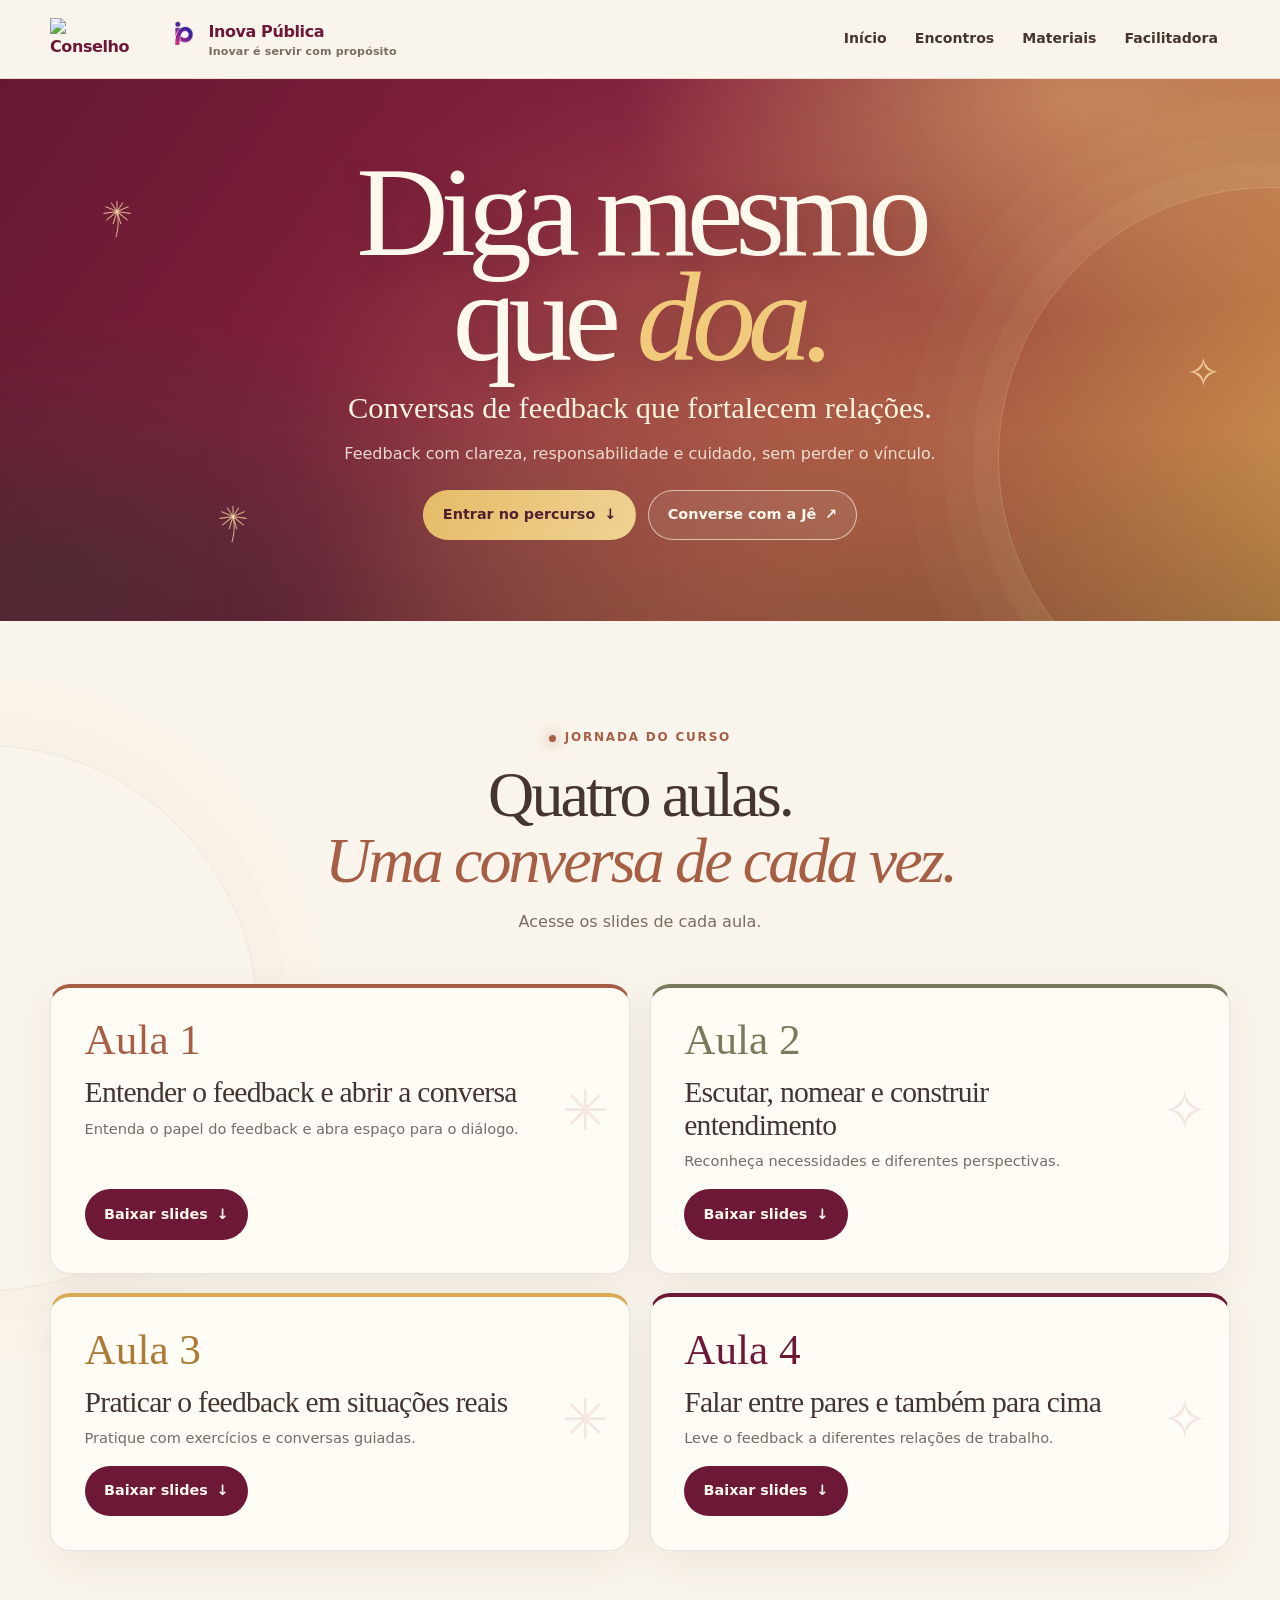
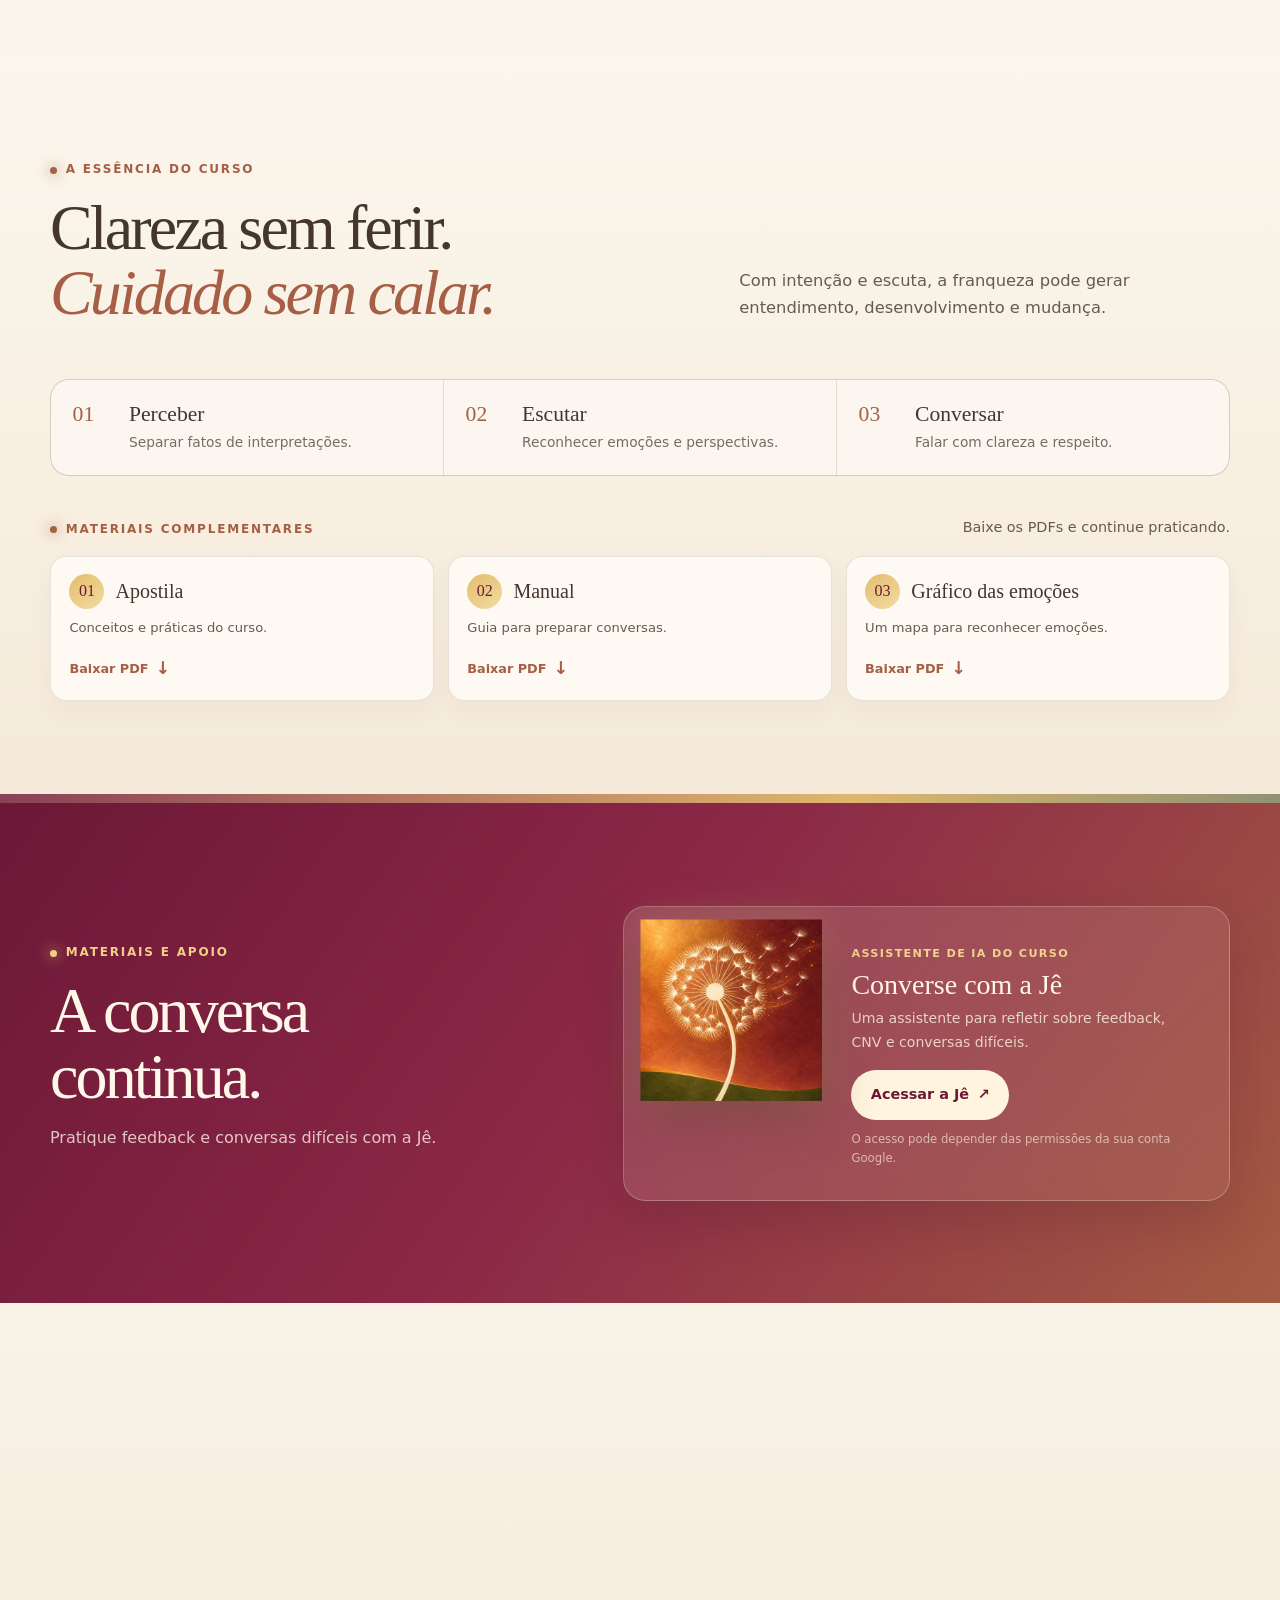
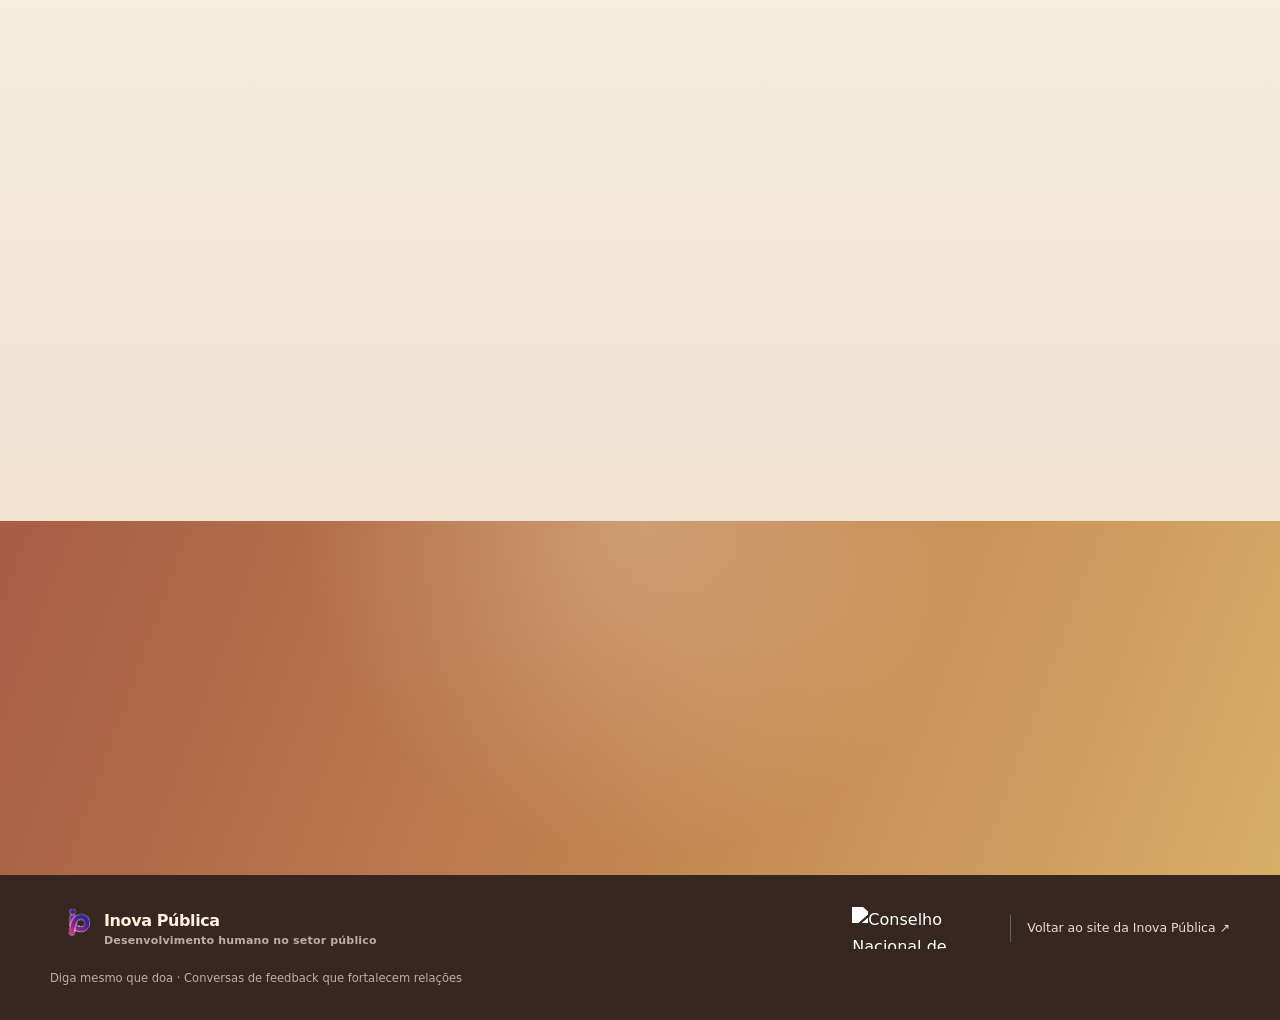
==== deploy/assets/cursos/diga-mesmo-que-doa/portal/index.html @ 983ce07f "Adiciona imagem de prévia para compartilhamento" ====
<!doctype html>
<html lang="pt-BR">
<head>
  <meta charset="utf-8">
  <meta name="viewport" content="width=device-width, initial-scale=1">
  <meta name="theme-color" content="#6c1836">
  <title>Diga mesmo que doa | Portal do curso</title>
  <meta name="description" content="Um percurso de conversas de feedback que fortalecem relações, com coragem, escuta e cuidado.">
  <meta property="og:title" content="Diga mesmo que doa">
  <meta property="og:description" content="Conversas de feedback que fortalecem relações.">
  <meta property="og:type" content="website">
  <meta property="og:url" content="https://andersonjonio-inova.github.io/site/deploy/assets/cursos/diga-mesmo-que-doa/portal/">
  <meta property="og:image" content="https://andersonjonio-inova.github.io/site/deploy/assets/cursos/diga-mesmo-que-doa/portal/assets/share-diga-mesmo-que-doa.png">
  <meta property="og:image:type" content="image/png">
  <meta property="og:image:width" content="1200">
  <meta property="og:image:height" content="630">
  <meta property="og:image:alt" content="Diga mesmo que doa: conversas de feedback que fortalecem relações, com ilustração de dente-de-leão.">
  <meta name="twitter:card" content="summary_large_image">
  <meta name="twitter:title" content="Diga mesmo que doa">
  <meta name="twitter:description" content="Conversas de feedback que fortalecem relações.">
  <meta name="twitter:image" content="https://andersonjonio-inova.github.io/site/deploy/assets/cursos/diga-mesmo-que-doa/portal/assets/share-diga-mesmo-que-doa.png">
  <link rel="stylesheet" href="assets/portal.css?v=je-destaque-06">
  <script src="assets/portal.js?v=redesign-01" defer></script>
</head>
<body>
  <a class="skip-link" href="#conteudo">Ir para o conteúdo</a>
  <header class="site-header">
    <div class="container header-inner">
      <a class="brand partnership-brand" href="#inicio" aria-label="Diga mesmo que doa, início">
        <img class="cnj-header-logo" src="https://www.cnj.jus.br/wp-content/uploads/2023/09/logo-cnj-preta-2023.png" alt="Conselho Nacional de Justiça">
        <span class="header-logo-divider" aria-hidden="true"></span>
        <img class="inova-header-logo" src="assets/logo-inova.png" alt="Inova Pública">
        <span class="header-brand-copy">Inova Pública<small>Inovar é servir com propósito</small></span>
      </a>
      <button class="menu-button" type="button" aria-expanded="false" aria-controls="menu-principal">Menu <span aria-hidden="true">☰</span></button>
      <nav class="site-nav" id="menu-principal" aria-label="Navegação principal">
        <a href="#inicio">Início</a><a href="#percurso">Encontros</a><a href="#materiais-pdf">Materiais</a><a href="#jeanne">Facilitadora</a>
      </nav>
    </div>
  </header>

  <main id="conteudo">
    <section class="hero" id="inicio">
      <div class="hero-glow" aria-hidden="true"></div>
      <div class="container hero-inner">
        <div class="hero-copy reveal">
          <h1>Diga mesmo<br>que <em>doa.</em></h1>
          <p class="hero-lead">Conversas de feedback que fortalecem relações.</p>
          <p class="hero-description">Feedback com clareza, responsabilidade e cuidado, sem perder o vínculo.</p>
          <div class="actions">
            <a class="button primary" href="#percurso">Entrar no percurso <span aria-hidden="true">↓</span></a>
            <a class="button outline" href="https://notebook.google.com/notebook/41f9f648-b92c-46b4-a08c-46b07037c9ea/preview" target="_blank" rel="noopener noreferrer">Converse com a Jê <span aria-hidden="true">↗</span></a>
          </div>
        </div>
      </div>
      <span class="seed seed-a" aria-hidden="true"><svg viewBox="0 0 32 42" fill="none"><g stroke="currentColor" stroke-width="1.15" stroke-linecap="round"><path d="M16 13 16 2M16 13 22 4M16 13 28 8M16 13 30 15M16 13 27 22M16 13 20 26M16 13 12 26M16 13 5 22M16 13 2 15M16 13 4 8M16 13 10 4"/><path d="M16 13c2 8 2 16-1 27"/></g><circle cx="16" cy="13" r="1.4" fill="currentColor"/></svg></span><div class="seed seed-b" aria-hidden="true">✧</div><span class="seed seed-c" aria-hidden="true"><svg viewBox="0 0 32 42" fill="none"><g stroke="currentColor" stroke-width="1.15" stroke-linecap="round"><path d="M16 13 16 2M16 13 22 4M16 13 28 8M16 13 30 15M16 13 27 22M16 13 20 26M16 13 12 26M16 13 5 22M16 13 2 15M16 13 4 8M16 13 10 4"/><path d="M16 13c2 8 2 16-1 27"/></g><circle cx="16" cy="13" r="1.4" fill="currentColor"/></svg></span>
    </section>

    <section class="journey section" id="percurso">
      <div class="container">
        <div class="section-heading centered reveal"><p class="eyebrow dark"><span class="eyebrow-dot"></span> Jornada do curso</p><h2>Quatro aulas.<br><em>Uma conversa de cada vez.</em></h2><p>Acesse os slides de cada aula.</p></div>
        <div class="days">
          <article class="day-card day-one reveal"><div class="day-head"><span class="day-number">Aula 1</span></div><h3>Entender o feedback e abrir a conversa</h3><p>Entenda o papel do feedback e abra espaço para o diálogo.</p><a class="button download" href="./slides/slides-dia-01.pdf" download="Diga-mesmo-que-doa-Aula-1.pdf">Baixar slides <span aria-hidden="true">↓</span></a><span class="card-spark" aria-hidden="true">✳︎</span></article>
          <article class="day-card day-two reveal"><div class="day-head"><span class="day-number">Aula 2</span></div><h3>Escutar, nomear e construir entendimento</h3><p>Reconheça necessidades e diferentes perspectivas.</p><a class="button download" href="./slides/slides-dia-02.pdf" download="Diga-mesmo-que-doa-Aula-2.pdf">Baixar slides <span aria-hidden="true">↓</span></a><span class="card-spark" aria-hidden="true">✧</span></article>
          <article class="day-card day-three reveal"><div class="day-head"><span class="day-number">Aula 3</span></div><h3>Praticar o feedback em situações reais</h3><p>Pratique com exercícios e conversas guiadas.</p><a class="button download" href="./slides/slides-dia-03.pdf" download="Diga-mesmo-que-doa-Aula-3.pdf">Baixar slides <span aria-hidden="true">↓</span></a><span class="card-spark" aria-hidden="true">✳︎</span></article>
          <article class="day-card day-four reveal"><div class="day-head"><span class="day-number">Aula 4</span></div><h3>Falar entre pares e também para cima</h3><p>Leve o feedback a diferentes relações de trabalho.</p><a class="button download" href="./slides/slides-dia-04.pdf" download="Diga-mesmo-que-doa-Aula-4.pdf">Baixar slides <span aria-hidden="true">↓</span></a><span class="card-spark" aria-hidden="true">✧</span></article>
        </div>
      </div>
    </section>

    <section class="essence section" id="essencia">
      <div class="container essence-grid">
        <div class="section-heading reveal"><p class="eyebrow dark"><span class="eyebrow-dot"></span> A essência do curso</p><h2>Clareza sem ferir.<br><em>Cuidado sem calar.</em></h2></div>
        <p class="essence-copy reveal">Com intenção e escuta, a franqueza pode gerar entendimento, desenvolvimento e mudança.</p>
      </div>
      <div class="container principles reveal">
        <article class="principle"><span>01</span><div><h3>Perceber</h3><p>Separar fatos de interpretações.</p></div></article>
        <article class="principle"><span>02</span><div><h3>Escutar</h3><p>Reconhecer emoções e perspectivas.</p></div></article>
        <article class="principle"><span>03</span><div><h3>Conversar</h3><p>Falar com clareza e respeito.</p></div></article>
      </div>
      <div class="container essence-materials reveal" id="materiais-pdf">
        <div class="essence-materials-heading"><p class="eyebrow dark"><span class="eyebrow-dot"></span> Materiais complementares</p><p>Baixe os PDFs e continue praticando.</p></div>
        <div class="essence-material-grid" aria-label="Materiais complementares em PDF">
          <a class="essence-resource" href="./materiais/Apostila_Diga_Mesmo_Que_Doa.pdf" download="Apostila_Diga_Mesmo_Que_Doa.pdf"><span class="essence-resource-head"><span class="essence-resource-number">01</span><strong>Apostila</strong></span><span class="essence-resource-description">Conceitos e práticas do curso.</span><span class="essence-resource-cta">Baixar PDF <b aria-hidden="true">↓</b></span></a>
          <a class="essence-resource" href="./materiais/Manual_Diga_Mesmo_Que_Doa.pdf" download="Manual_Diga_Mesmo_Que_Doa.pdf"><span class="essence-resource-head"><span class="essence-resource-number">02</span><strong>Manual</strong></span><span class="essence-resource-description">Guia para preparar conversas.</span><span class="essence-resource-cta">Baixar PDF <b aria-hidden="true">↓</b></span></a>
          <a class="essence-resource" href="./materiais/Grafico_das_Emocoes_Diga_Mesmo_Que_Doa.pdf" download="Grafico_das_Emocoes_Diga_Mesmo_Que_Doa.pdf"><span class="essence-resource-head"><span class="essence-resource-number">03</span><strong>Gráfico das emoções</strong></span><span class="essence-resource-description">Um mapa para reconhecer emoções.</span><span class="essence-resource-cta">Baixar PDF <b aria-hidden="true">↓</b></span></a>
        </div>
      </div>
    </section>

    <section class="resources section" id="materiais">
      <div class="container resources-panel reveal">
        <div class="resource-copy"><p class="eyebrow"><span class="eyebrow-dot"></span> Materiais e apoio</p><h2>A conversa<br>continua.</h2><p>Pratique feedback e conversas difíceis com a Jê.</p></div>
        <article class="assistant-card"><img class="je-avatar" src="assets/je-dente-de-leao.webp" alt="Dente-de-leão ilustrado que representa a assistente Jê."><div><span class="small-label">Assistente de IA do curso</span><h3>Converse com a Jê</h3><p>Uma assistente para refletir sobre feedback, CNV e conversas difíceis.</p><a class="button light" href="https://notebook.google.com/notebook/41f9f648-b92c-46b4-a08c-46b07037c9ea/preview" target="_blank" rel="noopener noreferrer">Acessar a Jê <span aria-hidden="true">↗</span></a><small>O acesso pode depender das permissões da sua conta Google.</small></div></article>

      </div>
    </section>

    <section class="facilitator section" id="jeanne">
      <div class="container facilitator-panel reveal">
        <div class="facilitator-photo"><img src="../../../img/jeanne-nogueira.png" alt="Retrato individual de Jeanne Nogueira."></div>
        <div class="facilitator-copy"><p class="eyebrow dark"><span class="eyebrow-dot"></span> Idealizadora do curso</p><h2>Jeanne Nogueira</h2><p class="facilitator-role">Desenvolvimento de Pessoas · Comunicação e Feedback</p><p>Jeanne Nogueira atua há mais de 10 anos no desenvolvimento de pessoas, comunicação eficaz, cultura organizacional e formação de lideranças no serviço público.</p><p>Pedagoga pela UnB, pós-graduada em Gestão de Pessoas e mestre em Gestão Estratégica de Organizações, possui sólida experiência em facilitação e um profundo conhecimento sobre aprendizagem do adulto.</p><p>Construiu sua trajetória em instituições federais como o Departamento de Polícia Federal, o TJDFT e o STJ, onde atuou como gestora da área de Desenvolvimento Gerencial.</p><p>Já ministrou treinamentos e palestras em diversos órgãos públicos, sempre com excelentes avaliações de reação, destacando-se pela clareza, acolhimento e capacidade de transformar temas sensíveis em aprendizados práticos e aplicáveis.</p></div>
      </div>
    </section>

    <section class="closing-band"><div class="container closing-inner reveal"><span class="closing-flower" aria-hidden="true">✳︎</span><p>Que a coragem abra espaço para a verdade,<br>e que o cuidado ajude a relação a continuar.</p><a href="#inicio">Voltar ao início <span aria-hidden="true">↑</span></a></div></section>
  </main>

  <footer class="site-footer"><div class="container footer-inner"><div class="footer-brand"><img src="assets/logo-inova.png" alt=""><span>Inova Pública<small>Desenvolvimento humano no setor público</small></span></div><div class="footer-partners"><img src="https://www.cnj.jus.br/wp-content/uploads/2023/09/logo-cnj-branca-2023.png" alt="Conselho Nacional de Justiça"><span aria-hidden="true"></span><a href="https://www.inovapublica.com.br/">Voltar ao site da Inova Pública ↗</a></div><small class="footer-credit">Diga mesmo que doa · Conversas de feedback que fortalecem relações</small></div></footer>
</body>
</html>
---- deploy/assets/cursos/diga-mesmo-que-doa/portal/assets/portal.css ----
:root{--terracotta:#a65e45;--sand:#d8b89c;--ivory:#eee3d3;--olive:#777b5b;--brown:#45352f;--paper:#faf5ec;--ink:#392d29;--muted:#786b62;--burgundy:#6c1836;--wine:#8e2446;--gold:#d9aa53;--line:rgba(69,53,47,.16);--serif:Georgia,"Times New Roman",serif;--sans:system-ui,-apple-system,BlinkMacSystemFont,"Segoe UI",sans-serif;--max:1180px;--shadow:0 20px 54px rgba(69,35,37,.12)}
*{box-sizing:border-box}html{scroll-behavior:smooth;scroll-padding-top:90px}body{margin:0;background:var(--paper);color:var(--ink);font:16px/1.65 var(--sans)}img{display:block;max-width:100%}a{color:inherit}.container{width:min(calc(100% - 2.5rem),var(--max));margin-inline:auto}.skip-link{position:fixed;top:.75rem;left:.75rem;z-index:100;padding:.7rem 1rem;border-radius:.6rem;background:white;color:var(--burgundy);transform:translateY(-180%)}.skip-link:focus{transform:none}:focus-visible{outline:3px solid var(--gold);outline-offset:4px}
.site-header{position:sticky;top:0;z-index:30;border-bottom:1px solid rgba(216,184,156,.45);background:rgba(250,245,236,.92);backdrop-filter:blur(14px)}.header-inner{min-height:78px;display:flex;align-items:center;justify-content:space-between;gap:1.5rem}.brand,.footer-brand{display:flex;align-items:center;gap:.75rem;text-decoration:none;color:var(--burgundy);font-weight:850;letter-spacing:-.025em}.brand img,.footer-brand img{width:42px;height:42px;object-fit:contain}.brand small,.footer-brand small{display:block;font-size:.69rem;line-height:1.3;color:var(--muted);font-weight:650;letter-spacing:.015em}.site-nav{display:flex;align-items:center;gap:.25rem}.site-nav a{padding:.6rem .75rem;border-radius:999px;color:var(--brown);text-decoration:none;font-size:.88rem;font-weight:750;transition:background .2s,color .2s}.site-nav a:hover{background:var(--ivory);color:var(--burgundy)}.menu-button{display:none;border:0;border-radius:999px;padding:.65rem .9rem;background:var(--burgundy);color:white;font:inherit;font-weight:750}
.hero{position:relative;overflow:hidden;isolation:isolate;padding:clamp(3.8rem,9vh,6rem) 0;background:linear-gradient(125deg,#671831 0%,#84213e 40%,#aa5c43 73%,#d09a4c 100%);color:#fff9ef}.hero:before,.hero:after{position:absolute;z-index:-1;content:"";pointer-events:none}.hero:before{inset:0;background:radial-gradient(ellipse at 84% 3%,rgba(246,208,127,.42),transparent 30%),radial-gradient(ellipse at 5% 90%,rgba(33,71,53,.32),transparent 36%),linear-gradient(180deg,transparent 65%,rgba(49,20,31,.28))}.hero:after{width:540px;height:540px;right:-260px;top:20%;border:1px solid rgba(255,236,197,.23);border-radius:50%;box-shadow:0 0 0 25px rgba(255,236,197,.035),0 0 0 55px rgba(255,236,197,.025),0 0 0 90px rgba(255,236,197,.018)}.hero-glow{position:absolute;z-index:-1;width:35rem;height:35rem;top:20%;left:28%;border-radius:50%;background:rgba(241,184,102,.16);filter:blur(80px);animation:glow-drift 9s ease-in-out infinite alternate}.hero-inner{position:relative}.hero-topline{display:flex;justify-content:space-between;align-items:center;gap:1.2rem;margin-bottom:clamp(2rem,4vw,3.6rem)}.eyebrow{display:inline-flex;align-items:center;gap:.55rem;margin:0 0 .9rem;color:#f2cf87;font-size:.75rem;font-weight:900;letter-spacing:.15em;text-transform:uppercase}.eyebrow.dark{color:var(--terracotta)}.eyebrow-dot{width:7px;height:7px;border-radius:50%;background:currentColor;box-shadow:0 0 14px currentColor}.inova-lockup img{width:32px;height:32px;object-fit:contain}.hero-copy{max-width:810px;margin:0 auto;text-align:center}.hero-kicker{margin:0 0 .5rem;color:#f4d7a0;font-size:.94rem;font-weight:700;letter-spacing:.035em}.hero h1{margin:0;color:#fff8ec;font:500 clamp(4rem,10vw,8.4rem)/.82 var(--serif);letter-spacing:-.065em;text-shadow:0 8px 28px rgba(54,17,30,.22)}.hero h1 em{color:#f1ca7b;font-weight:400}.hero-lead{margin:1.2rem 0 .75rem;color:#fff4df;font:500 clamp(1.25rem,2.5vw,1.9rem)/1.3 var(--serif)}.hero-description{max-width:660px;margin:0 auto;color:rgba(255,248,236,.84);font-size:1rem}.actions{display:flex;justify-content:center;flex-wrap:wrap;gap:.8rem;margin-top:1.45rem}.button{display:inline-flex;min-height:48px;align-items:center;justify-content:center;gap:.55rem;padding:.76rem 1.15rem;border:1px solid transparent;border-radius:999px;text-decoration:none;font-size:.9rem;font-weight:850;transition:transform .22s,box-shadow .22s,background .22s,color .22s}.button:hover{transform:translateY(-3px);box-shadow:0 10px 25px rgba(40,20,23,.17)}.button.primary{background:linear-gradient(115deg,#e5bc68,#f0d293);color:#4e2030}.button.outline{border-color:rgba(255,248,236,.65);background:rgba(255,255,255,.07);color:#fff9ef}.key-visual img{width:100%;aspect-ratio:1.505;object-fit:cover;border-radius:1rem}.key-visual figcaption{position:absolute;right:2rem;bottom:1.7rem;max-width:270px;padding:.55rem .9rem;border:1px solid rgba(255,255,255,.65);border-radius:999px;background:rgba(70,32,43,.8);color:#fff7e7;font:italic .95rem var(--serif);backdrop-filter:blur(7px)}.hero-bottomline{display:flex;justify-content:space-between;align-items:center;gap:1rem;padding:1.35rem .2rem .2rem;color:rgba(255,248,236,.76);font-size:.79rem;letter-spacing:.035em}.hero-bottomline a{color:#f5d88e;text-decoration:none;font-weight:800}.hero-bottomline a span{padding-left:.2rem}.seed{position:absolute;z-index:-1;display:block;width:30px;height:42px;color:rgba(255,226,173,.72);animation:seed-drift 8s ease-in-out infinite}.seed svg{display:block;width:100%;height:100%;overflow:visible}.seed-a{top:22%;left:8%}.seed-b{top:48%;right:5%;font-size:2.6rem;animation-delay:-3s}.seed-c{bottom:14%;left:17%;font-size:1.4rem;animation-delay:-5s}
.section{padding:clamp(4.3rem,8vw,7.5rem) 0}.essence{position:relative;background:linear-gradient(180deg,#fbf6ed,#f5ead9)}.essence:after{position:absolute;right:0;bottom:0;left:0;height:9px;background:linear-gradient(90deg,var(--burgundy),var(--terracotta),var(--gold),var(--olive));content:"";opacity:.8}.essence-grid{display:grid;grid-template-columns:1.1fr .9fr;gap:clamp(2rem,7vw,6rem);align-items:end}.section-heading h2,.resource-copy h2,.facilitator-copy h2{margin:0;color:var(--brown);font:500 clamp(2.3rem,5vw,4.35rem)/1.03 var(--serif);letter-spacing:-.045em}.section-heading h2 em{color:var(--terracotta);font-weight:400}.essence-copy{max-width:470px;margin:0 0 .3rem;color:#685950;font-size:1.02rem}.principles{display:grid;grid-template-columns:repeat(3,1fr);gap:1px;margin-top:3.3rem;border:1px solid rgba(69,53,47,.1);border-radius:1.2rem;background:rgba(69,53,47,.1);overflow:hidden}.principle{display:grid;grid-template-columns:42px 1fr;gap:.9rem;padding:1.35rem;background:rgba(255,252,246,.84)}.principle>span{color:var(--terracotta);font:1.35rem var(--serif)}.principle h3{margin:0;color:var(--brown);font:500 1.35rem var(--serif)}.principle p{margin:.25rem 0 0;color:var(--muted);font-size:.86rem}
.journey{position:relative;background:var(--paper);overflow:hidden}.journey:before{position:absolute;top:12%;left:-18rem;width:34rem;height:34rem;border:1px solid rgba(166,94,69,.1);border-radius:50%;box-shadow:0 0 0 30px rgba(216,184,156,.04),0 0 0 65px rgba(216,184,156,.03);content:""}.section-heading.centered{position:relative;max-width:760px;margin:0 auto 3rem;text-align:center}.section-heading.centered .eyebrow{justify-content:center}.section-heading.centered>p:last-child{max-width:560px;margin:.95rem auto 0;color:var(--muted)}.days{position:relative;display:grid;grid-template-columns:repeat(2,minmax(0,1fr));gap:1.2rem}.day-card{position:relative;display:flex;min-width:0;flex-direction:column;overflow:hidden;padding:clamp(1.4rem,3vw,2.1rem);border:1px solid rgba(69,53,47,.12);border-top:4px solid var(--terracotta);border-radius:1.25rem;background:rgba(255,252,247,.9);box-shadow:0 12px 38px rgba(69,53,47,.07);transition:transform .3s,box-shadow .3s,border-color .3s}.day-card:hover{transform:translateY(-6px);box-shadow:var(--shadow);border-top-color:var(--gold)}.day-two{border-top-color:var(--olive)}.day-three{border-top-color:var(--gold)}.day-four{border-top-color:var(--burgundy)}.day-head{display:flex;align-items:center;justify-content:space-between;gap:.8rem}.day-number{color:var(--terracotta);font:2.7rem/.9 var(--serif)}.day-two .day-number{color:var(--olive)}.day-three .day-number{color:#aa7b35}.day-four .day-number{color:var(--burgundy)}.day-meta{padding:.35rem .7rem;border:1px solid rgba(166,94,69,.17);border-radius:999px;background:#f6ede0;color:var(--brown);font-size:.74rem;font-weight:800;letter-spacing:.025em}.day-card h3{max-width:440px;margin:1rem 0 .5rem;color:var(--brown);font:500 clamp(1.45rem,2.5vw,1.85rem)/1.1 var(--serif);letter-spacing:-.025em}.day-card>p{margin:0 0 1rem;color:var(--muted);font-size:.91rem}.topic-list{display:flex;flex-wrap:wrap;gap:.45rem;list-style:none;margin:0 0 1.35rem;padding:0}.topic-list li{padding:.36rem .65rem;border:1px solid rgba(69,53,47,.07);border-radius:999px;background:#f3ebdf;color:#68564d;font-size:.75rem;line-height:1.35}.topic-list li:nth-child(3n){background:#e9ecdf}.button.download{align-self:flex-start;margin-top:auto;background:var(--burgundy);color:#fff8ec}.button.download:hover{background:#50142b}.card-spark{position:absolute;top:4.8rem;right:1.3rem;color:rgba(166,94,69,.12);font-size:3.5rem;transition:transform .6s,color .4s}.day-card:hover .card-spark{transform:rotate(28deg) scale(1.12);color:rgba(217,170,83,.34)}
.resources{background:linear-gradient(125deg,#6c1836 0%,#8b2747 46%,#a45b43 100%);color:#fff7e9}.resources-panel{position:relative;display:grid;grid-template-columns:.9fr 1.1fr;gap:clamp(2rem,6vw,5rem);align-items:center}.resource-copy h2{color:#fff7e9}.resource-copy>p:last-child{max-width:450px;color:rgba(255,247,233,.78)}.assistant-card{display:grid;grid-template-columns:86px 1fr;gap:1.2rem;padding:clamp(1.3rem,3vw,2rem);border:1px solid rgba(255,247,233,.25);border-radius:1.4rem;background:linear-gradient(135deg,rgba(255,248,235,.15),rgba(255,248,235,.06));box-shadow:0 20px 50px rgba(42,14,25,.15);backdrop-filter:blur(10px)}.assistant-card{grid-template-columns:176px 1fr}.je-avatar{position:relative;z-index:1;width:168px;height:168px;object-fit:cover;border:0;border-radius:0;transform:translate(-.55rem,-.8rem) scale(1.08);transform-origin:center;filter:drop-shadow(0 14px 24px rgba(29,11,17,.34)) drop-shadow(0 0 18px rgba(236,194,112,.34))}.small-label{color:#f1d28f;font-size:.7rem;font-weight:850;letter-spacing:.12em;text-transform:uppercase}.assistant-card h3{margin:.25rem 0 .4rem;font:500 1.75rem var(--serif)}.assistant-card p{margin:0 0 1rem;color:rgba(255,247,233,.78);font-size:.88rem}.button.light{background:#fff5df;color:var(--burgundy)}.assistant-card small{display:block;margin-top:.6rem;color:rgba(255,247,233,.63);font-size:.73rem}
.facilitator{background:linear-gradient(180deg,#f9f3e8,#efe2cf)}.facilitator-panel{display:grid;grid-template-columns:minmax(240px,.7fr) minmax(0,1.3fr);gap:clamp(2rem,6vw,5rem);align-items:center;padding:clamp(1.3rem,4vw,3rem);border:1px solid rgba(69,53,47,.12);border-radius:1.6rem;background:rgba(255,252,247,.77);box-shadow:0 22px 62px rgba(69,53,47,.09)}.facilitator-photo{position:relative;overflow:hidden;min-height:330px;border-radius:1.15rem;background:linear-gradient(145deg,#7a1e47,#c87552 58%,#e2b75d)}.facilitator-photo:after{position:absolute;inset:0;border:9px solid rgba(255,246,229,.23);border-radius:inherit;content:"";pointer-events:none}.facilitator-photo img{width:100%;height:100%;min-height:330px;object-fit:cover;object-position:center 42%;mix-blend-mode:multiply}.facilitator-copy h2{font-size:clamp(2.5rem,5vw,4rem)}.facilitator-role{margin:.5rem 0 1.1rem;color:var(--terracotta);font-size:.87rem;font-weight:850;letter-spacing:.04em}.facilitator-copy>p:not(.eyebrow):not(.facilitator-role){color:#685950;font-size:.95rem}.curriculum-note{display:inline-block;margin-top:.3rem;padding:.55rem .8rem;border-left:3px solid var(--gold);background:#f3eadb;color:var(--olive);font:italic .9rem var(--serif)}
.closing-band{position:relative;overflow:hidden;padding:4rem 0;background:linear-gradient(110deg,#a65e45,#bf8050 48%,#d8ae67);color:#fff8ec;text-align:center}.closing-band:before{position:absolute;inset:0;background:radial-gradient(circle at 50% 0,rgba(255,245,221,.26),transparent 46%);content:""}.closing-inner{position:relative}.closing-flower{display:block;color:#f7dfa7;font-size:2.5rem;animation:flower-turn 24s linear infinite}.closing-inner p{margin:.55rem auto 1.1rem;font:500 clamp(1.6rem,4vw,2.8rem)/1.2 var(--serif)}.closing-inner a{color:#fff7e6;font-size:.82rem;font-weight:850;text-decoration:none}.site-footer{padding:2rem 0;background:#362721;color:#eadccc}.footer-inner{display:grid;grid-template-columns:1fr auto;align-items:center;gap:1.25rem}.footer-brand{color:#fff3df}.footer-brand small{color:#bdaea0}.footer-partners{display:flex;align-items:center;gap:1rem}.footer-partners img{width:142px;max-height:42px;object-fit:contain;filter:brightness(0) invert(1)}.footer-partners>span{width:1px;height:27px;background:rgba(255,255,255,.25)}.footer-partners a{color:#eadccc;text-decoration:none;font-size:.78rem}.footer-credit{grid-column:1/-1;color:#bdaea0;font-size:.72rem}
.reveal{opacity:1;transform:none}.has-motion .reveal{opacity:0;transform:translateY(18px);transition:opacity .7s ease,transform .7s cubic-bezier(.2,.8,.2,1)}.has-motion .reveal.is-visible{opacity:1;transform:none}.days .reveal:nth-child(2){transition-delay:90ms}.days .reveal:nth-child(3){transition-delay:150ms}.days .reveal:nth-child(4){transition-delay:210ms}@keyframes glow-drift{from{transform:translate(-12px,0) scale(.94)}to{transform:translate(22px,-20px) scale(1.08)}}@keyframes seed-drift{0%,100%{transform:translate3d(0,0,0) rotate(0)}50%{transform:translate3d(12px,-18px,0) rotate(12deg)}}@keyframes flower-turn{to{transform:rotate(360deg)}}
@media(max-width:820px){.hero-topline{align-items:flex-start}.essence-grid,.resources-panel{grid-template-columns:1fr}.essence-copy{max-width:700px}.days{gap:.9rem}.facilitator-panel{grid-template-columns:.8fr 1.2fr;gap:1.5rem}.facilitator-photo,.facilitator-photo img{min-height:290px}.footer-inner{grid-template-columns:1fr}.footer-partners{flex-wrap:wrap}.footer-credit{grid-column:auto}}
@media(max-width:640px){.container{width:min(calc(100% - 1.5rem),var(--max))}.header-inner{min-height:68px}.brand img{width:36px;height:36px}.brand{font-size:.9rem}.brand small{font-size:.62rem}.menu-button{display:inline-flex;gap:.5rem;align-items:center}.site-nav{position:absolute;inset:68px .75rem auto;display:none;flex-direction:column;align-items:stretch;padding:.6rem;border:1px solid var(--line);border-radius:1rem;background:var(--paper);box-shadow:var(--shadow)}.site-nav.open{display:flex}.site-nav a{padding:.75rem .9rem}.hero{padding:3.2rem 0 3rem}.inova-lockup img{width:27px;height:27px}.eyebrow{font-size:.68rem}.hero-copy{padding:0 .35rem}.hero h1{font-size:clamp(3.6rem,18vw,6rem)}.hero-lead{margin-top:1rem}.hero-description{font-size:.91rem}.actions{flex-direction:column;align-items:stretch}.button{width:100%}.key-visual img{aspect-ratio:1.1;object-position:center}.key-visual figcaption{right:.65rem;bottom:.65rem;max-width:220px;font-size:.78rem}.hero-bottomline{align-items:flex-start;font-size:.69rem}.hero-bottomline span{max-width:58%}.seed-a{left:1%;top:26%}.seed-b{right:0;top:64%}.section{padding:4rem 0}.essence-grid{gap:1rem}.section-heading h2,.resource-copy h2{font-size:clamp(2.25rem,11vw,3.4rem)}.principles{grid-template-columns:1fr;margin-top:2rem}.principle{padding:1rem 1.1rem}.section-heading.centered{margin-bottom:2rem}.days{grid-template-columns:1fr}.day-card{padding:1.35rem}.day-card h3{font-size:1.65rem}.resources-panel{gap:1.5rem}.assistant-card{grid-template-columns:132px 1fr;gap:.9rem;padding:1.1rem}.je-avatar{width:124px;height:124px;transform:translate(-.5rem,-.45rem) scale(1.05)}.assistant-card h3{font-size:1.5rem}.facilitator-panel{grid-template-columns:1fr;padding:1rem}.facilitator-photo,.facilitator-photo img{min-height:0;aspect-ratio:1.2;object-fit:cover}.facilitator-photo img{object-position:center 36%}.facilitator-copy{padding:.2rem}.facilitator-copy h2{font-size:2.7rem}.closing-band{padding:3rem 0}.footer-partners{gap:.7rem}.footer-partners img{width:118px}.footer-partners a{font-size:.72rem}}
@media(prefers-reduced-motion:reduce){html{scroll-behavior:auto}*,*:before,*:after{scroll-behavior:auto!important;animation:none!important;transition:none!important}.has-motion .reveal{opacity:1;transform:none}}

/* Retrato individual de Jeanne Nogueira no cartão biográfico. */
.facilitator-photo{width:min(100%,270px);height:280px;min-height:280px;aspect-ratio:auto;justify-self:center;background:#fff}
.facilitator-photo img{position:relative;inset:auto;width:100%;height:100%;max-width:100%;min-height:0;object-fit:contain;object-position:center;transform:none;mix-blend-mode:normal}
@media(max-width:640px){.facilitator-photo{width:min(100%,220px);height:230px;min-height:230px;aspect-ratio:auto}.facilitator-photo img{width:100%;height:100%;min-height:0}}

/* Síntese do curso e downloads integrados */
.essence-materials{margin-top:2.5rem}
.essence-materials-heading{display:flex;justify-content:space-between;align-items:end;gap:1rem;margin-bottom:1rem}
.essence-materials-heading .eyebrow{margin:0}
.essence-materials-heading>p:last-child{margin:0;color:#685950;font-size:.9rem}
.essence-material-grid{display:grid;grid-template-columns:repeat(3,minmax(0,1fr));gap:.85rem}
.essence-resource{display:flex;min-height:145px;flex-direction:column;align-items:flex-start;gap:.65rem;padding:1.05rem 1.15rem;border:1px solid rgba(69,53,47,.13);border-radius:1rem;background:rgba(255,252,246,.88);color:var(--brown);text-decoration:none;box-shadow:0 8px 24px rgba(69,53,47,.045);transition:transform .2s ease,border-color .2s ease,box-shadow .2s ease}
.essence-resource:hover{transform:translateY(-3px);border-color:rgba(166,94,69,.42);box-shadow:0 15px 30px rgba(69,53,47,.09)}
.essence-resource:focus-visible{outline:3px solid #a65e45;outline-offset:3px}
.essence-resource-head{display:flex;align-items:center;gap:.7rem}.essence-resource-head strong{font:500 1.25rem var(--serif)}
.essence-resource-number{display:grid;width:35px;height:35px;place-items:center;border-radius:50%;background:linear-gradient(145deg,#e5bd6d,#f1dba1);color:var(--burgundy);font:1rem var(--serif)}
.essence-resource-description{color:#685950;font-size:.82rem;line-height:1.4}
.essence-resource-cta{display:flex;align-items:center;gap:.45rem;margin-top:auto;color:var(--terracotta);font-size:.8rem;font-weight:850}.essence-resource-cta b{font-size:1.1rem}
@media(max-width:820px){.essence-material-grid{grid-template-columns:repeat(2,minmax(0,1fr))}.essence-resource:last-child{grid-column:1/-1}}
@media(max-width:640px){.essence-materials{margin-top:2rem}.essence-materials-heading{display:block}.essence-materials-heading>p:last-child{margin-top:.45rem}.essence-material-grid{grid-template-columns:1fr}.essence-resource:last-child{grid-column:auto}.essence-resource{min-height:120px}}
@media(prefers-reduced-motion:reduce){.essence-resource{transition:none}}

/* Marcas parceiras no cabeçalho */
.partnership-brand{gap:.8rem}.partnership-brand .cnj-header-logo{width:82px;height:42px;flex:0 0 auto;object-fit:contain}.partnership-brand .inova-header-logo{width:38px;height:38px;flex:0 0 auto}
@media(max-width:640px){.partnership-brand{gap:.55rem}.partnership-brand .cnj-header-logo{width:62px;height:34px}.partnership-brand .inova-header-logo{width:30px;height:30px}.header-inner{gap:.5rem}}
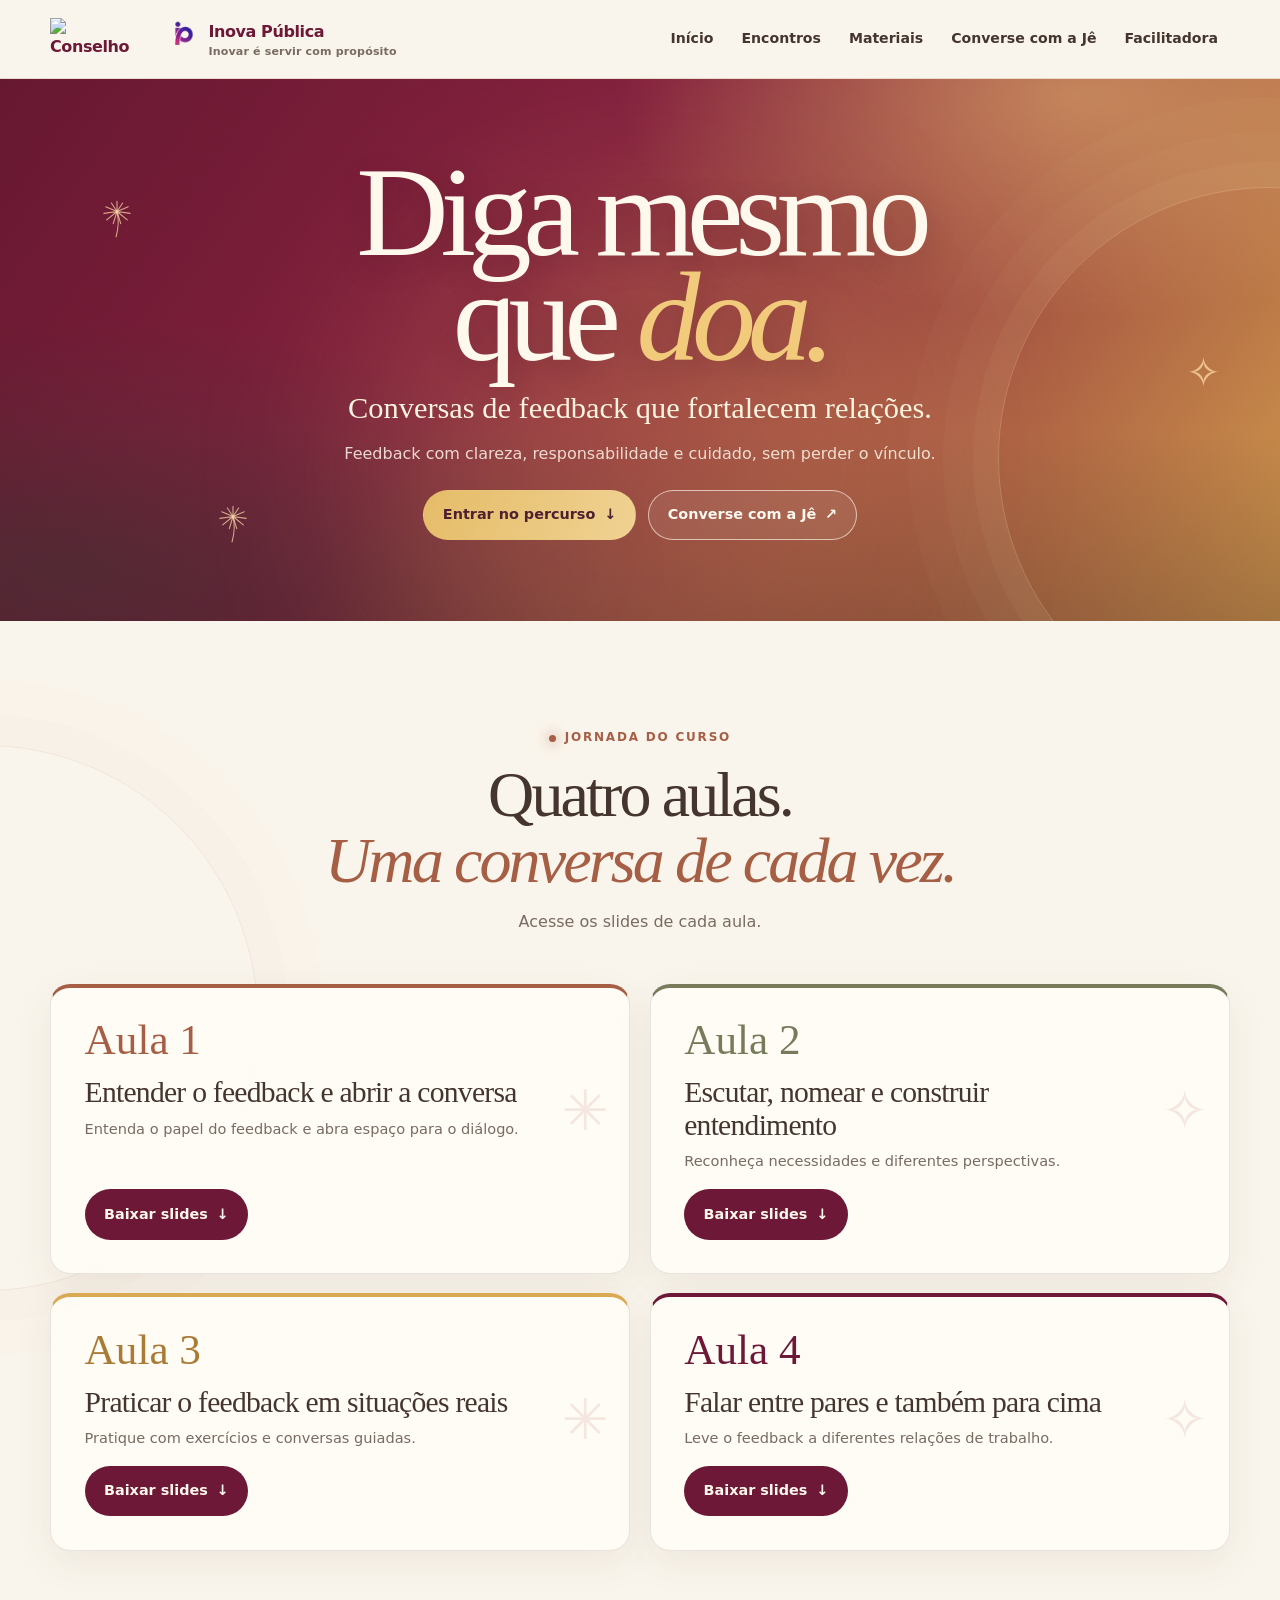
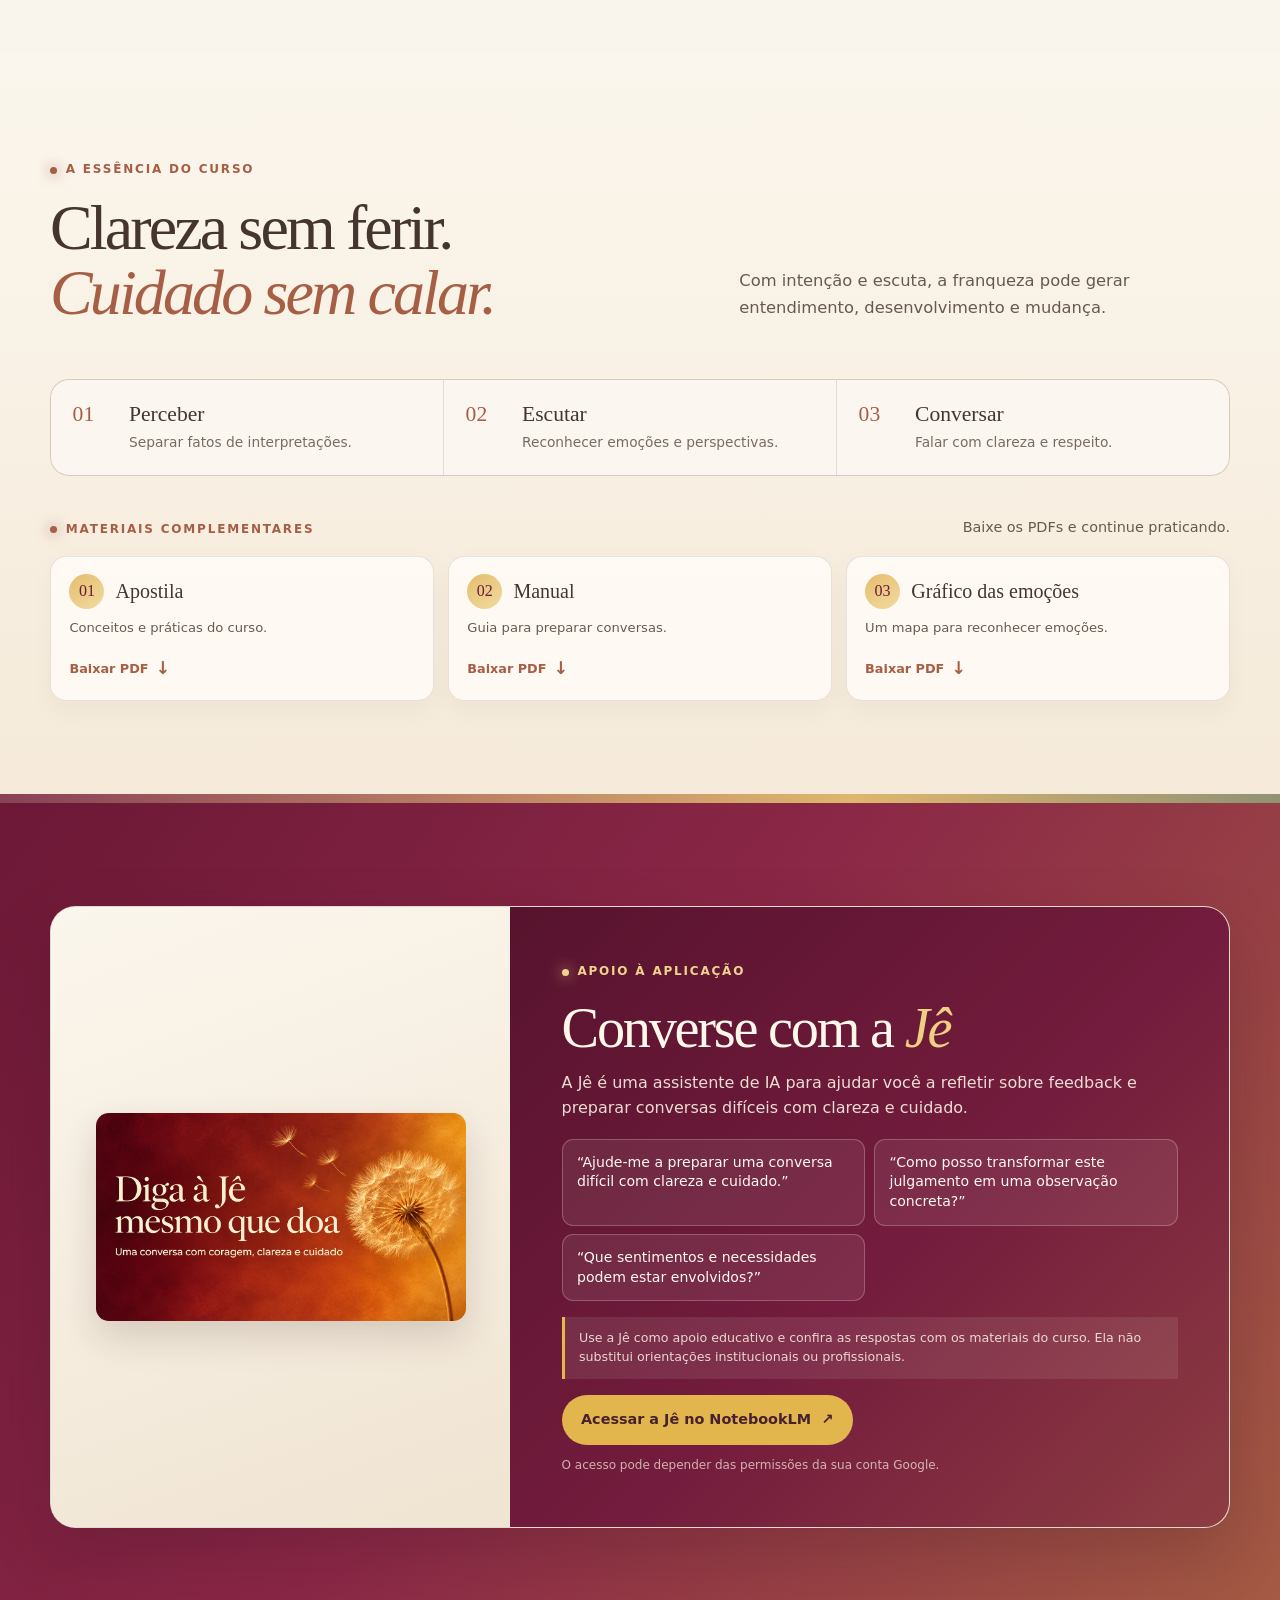
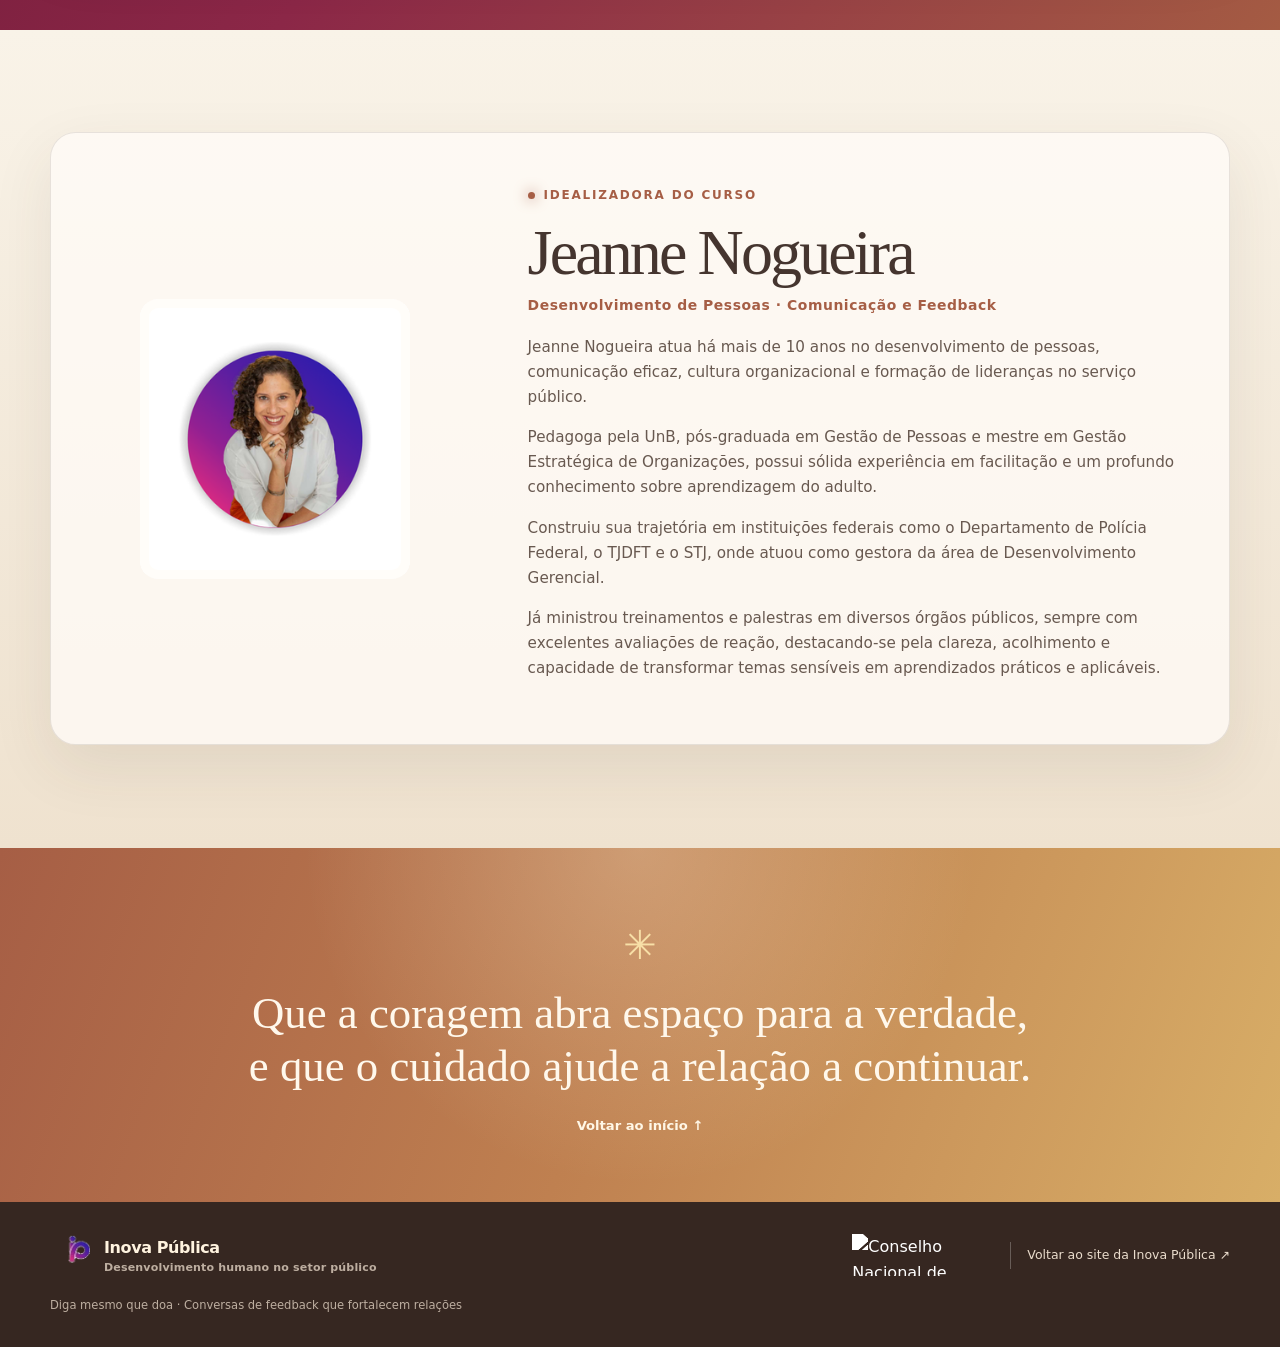
==== commit 36b6fa75: "Atualiza seção de apresentação da Jê" ====
--- a/deploy/assets/cursos/diga-mesmo-que-doa/portal/index.html
+++ b/deploy/assets/cursos/diga-mesmo-que-doa/portal/index.html
@@ -19,7 +19,7 @@
   <meta name="twitter:title" content="Diga mesmo que doa">
   <meta name="twitter:description" content="Conversas de feedback que fortalecem relações.">
   <meta name="twitter:image" content="https://andersonjonio-inova.github.io/site/deploy/assets/cursos/diga-mesmo-que-doa/portal/assets/share-diga-mesmo-que-doa.png">
-  <link rel="stylesheet" href="assets/portal.css?v=je-destaque-06">
+  <link rel="stylesheet" href="assets/portal.css?v=je-assistente-split-01">
   <script src="assets/portal.js?v=redesign-01" defer></script>
 </head>
 <body>
@@ -34,7 +34,7 @@
       </a>
       <button class="menu-button" type="button" aria-expanded="false" aria-controls="menu-principal">Menu <span aria-hidden="true">☰</span></button>
       <nav class="site-nav" id="menu-principal" aria-label="Navegação principal">
-        <a href="#inicio">Início</a><a href="#percurso">Encontros</a><a href="#materiais-pdf">Materiais</a><a href="#jeanne">Facilitadora</a>
+        <a href="#inicio">Início</a><a href="#percurso">Encontros</a><a href="#materiais-pdf">Materiais</a><a href="#je">Converse com a Jê</a><a href="#jeanne">Facilitadora</a>
       </nav>
     </div>
   </header>
@@ -88,11 +88,22 @@
       </div>
     </section>
 
-    <section class="resources section" id="materiais">
-      <div class="container resources-panel reveal">
-        <div class="resource-copy"><p class="eyebrow"><span class="eyebrow-dot"></span> Materiais e apoio</p><h2>A conversa<br>continua.</h2><p>Pratique feedback e conversas difíceis com a Jê.</p></div>
-        <article class="assistant-card"><img class="je-avatar" src="assets/je-dente-de-leao.webp" alt="Dente-de-leão ilustrado que representa a assistente Jê."><div><span class="small-label">Assistente de IA do curso</span><h3>Converse com a Jê</h3><p>Uma assistente para refletir sobre feedback, CNV e conversas difíceis.</p><a class="button light" href="https://notebook.google.com/notebook/41f9f648-b92c-46b4-a08c-46b07037c9ea/preview" target="_blank" rel="noopener noreferrer">Acessar a Jê <span aria-hidden="true">↗</span></a><small>O acesso pode depender das permissões da sua conta Google.</small></div></article>
-
+    <section class="resources section" id="je">
+      <div class="container je-section reveal">
+        <div class="je-cover-wrap"><img class="je-cover" src="assets/diga-a-je-notebooklm.jpg" alt="Capa da Jê com dente-de-leão dourado e o título Diga à Jê mesmo que doa."></div>
+        <article class="je-intro">
+          <p class="eyebrow"><span class="eyebrow-dot"></span> Apoio à aplicação</p>
+          <h2>Converse com a <em>Jê</em></h2>
+          <p class="je-description">A Jê é uma assistente de IA para ajudar você a refletir sobre feedback e preparar conversas difíceis com clareza e cuidado.</p>
+          <div class="je-prompts" aria-label="Sugestões para começar uma conversa com a Jê">
+            <p>“Ajude-me a preparar uma conversa difícil com clareza e cuidado.”</p>
+            <p>“Como posso transformar este julgamento em uma observação concreta?”</p>
+            <p>“Que sentimentos e necessidades podem estar envolvidos?”</p>
+          </div>
+          <p class="je-note">Use a Jê como apoio educativo e confira as respostas com os materiais do curso. Ela não substitui orientações institucionais ou profissionais.</p>
+          <a class="button je-cta" href="https://notebook.google.com/notebook/41f9f648-b92c-46b4-a08c-46b07037c9ea/preview" target="_blank" rel="noopener noreferrer">Acessar a Jê no NotebookLM <span aria-hidden="true">↗</span></a>
+          <small class="je-access-note">O acesso pode depender das permissões da sua conta Google.</small>
+        </article>
       </div>
     </section>
 
--- a/deploy/assets/cursos/diga-mesmo-que-doa/portal/assets/portal.css
+++ b/deploy/assets/cursos/diga-mesmo-que-doa/portal/assets/portal.css
@@ -37,3 +37,22 @@
 /* Marcas parceiras no cabeçalho */
 .partnership-brand{gap:.8rem}.partnership-brand .cnj-header-logo{width:82px;height:42px;flex:0 0 auto;object-fit:contain}.partnership-brand .inova-header-logo{width:38px;height:38px;flex:0 0 auto}
 @media(max-width:640px){.partnership-brand{gap:.55rem}.partnership-brand .cnj-header-logo{width:62px;height:34px}.partnership-brand .inova-header-logo{width:30px;height:30px}.header-inner{gap:.5rem}}
+
+/* Seção em destaque da assistente Jê, inspirada no layout do curso de comunicação do TJMS. */
+.je-section{display:grid;grid-template-columns:minmax(280px,.78fr) minmax(0,1.22fr);align-items:stretch;overflow:hidden;border:1px solid rgba(69,53,47,.12);border-radius:1.6rem;background:#f7f0e5;box-shadow:0 24px 64px rgba(42,14,25,.2)}
+.je-cover-wrap{display:flex;align-items:center;justify-content:center;min-width:0;padding:clamp(1.2rem,3.5vw,2.8rem);background:linear-gradient(160deg,#fbf6ed,#f0e4d2)}
+.je-cover{display:block;width:100%;height:auto;aspect-ratio:16/9;object-fit:cover;border-radius:.8rem;box-shadow:0 16px 36px rgba(54,30,24,.16)}
+.je-intro{padding:clamp(1.6rem,4vw,3.4rem);background:linear-gradient(135deg,#57132d 0%,#741c3d 55%,#8e3d42 100%);color:#fff7e9}
+.je-intro>.eyebrow{color:#f1d28f}
+.je-intro h2{margin:.2rem 0 .85rem;color:#fff7e9;font:500 clamp(2.2rem,4.4vw,3.75rem)/1.02 var(--serif);letter-spacing:-.04em}
+.je-intro h2 em{color:#efd083;font-weight:400}
+.je-description{max-width:620px;margin:0 0 1.15rem;color:rgba(255,247,233,.88);font-size:1rem;line-height:1.55}
+.je-prompts{display:grid;grid-template-columns:repeat(2,minmax(0,1fr));gap:.55rem;margin:0 0 1rem}
+.je-prompts p{margin:0;min-height:64px;padding:.8rem .9rem;border:1px solid rgba(255,247,233,.24);border-radius:.7rem;background:rgba(255,247,233,.08);color:#fff9ef;font-size:.88rem;line-height:1.4}
+.je-note{margin:0 0 1rem;padding:.75rem .9rem;border-left:3px solid #e4b84b;background:rgba(255,247,233,.09);color:rgba(255,247,233,.84);font-size:.79rem;line-height:1.5}
+.button.je-cta{display:inline-flex;width:auto;align-items:center;gap:.65rem;background:#e2b64c;color:#452131;font-weight:850;text-decoration:none}
+.button.je-cta:hover{background:#f0cb70;transform:translateY(-2px)}
+.je-access-note{display:block;margin-top:.65rem;color:rgba(255,247,233,.68);font-size:.75rem}
+@media(max-width:820px){.je-section{grid-template-columns:1fr}.je-cover-wrap{padding:1.4rem}.je-cover{width:min(100%,620px)}}
+@media(max-width:640px){.je-section{border-radius:1.2rem}.je-cover-wrap{padding:1rem}.je-cover{border-radius:.55rem}.je-intro{padding:1.3rem}.je-intro h2{font-size:2.35rem}.je-prompts{grid-template-columns:1fr}.je-prompts p{min-height:auto}.button.je-cta{width:100%;justify-content:center}}
+@media(prefers-reduced-motion:reduce){.button.je-cta{transition:none}}
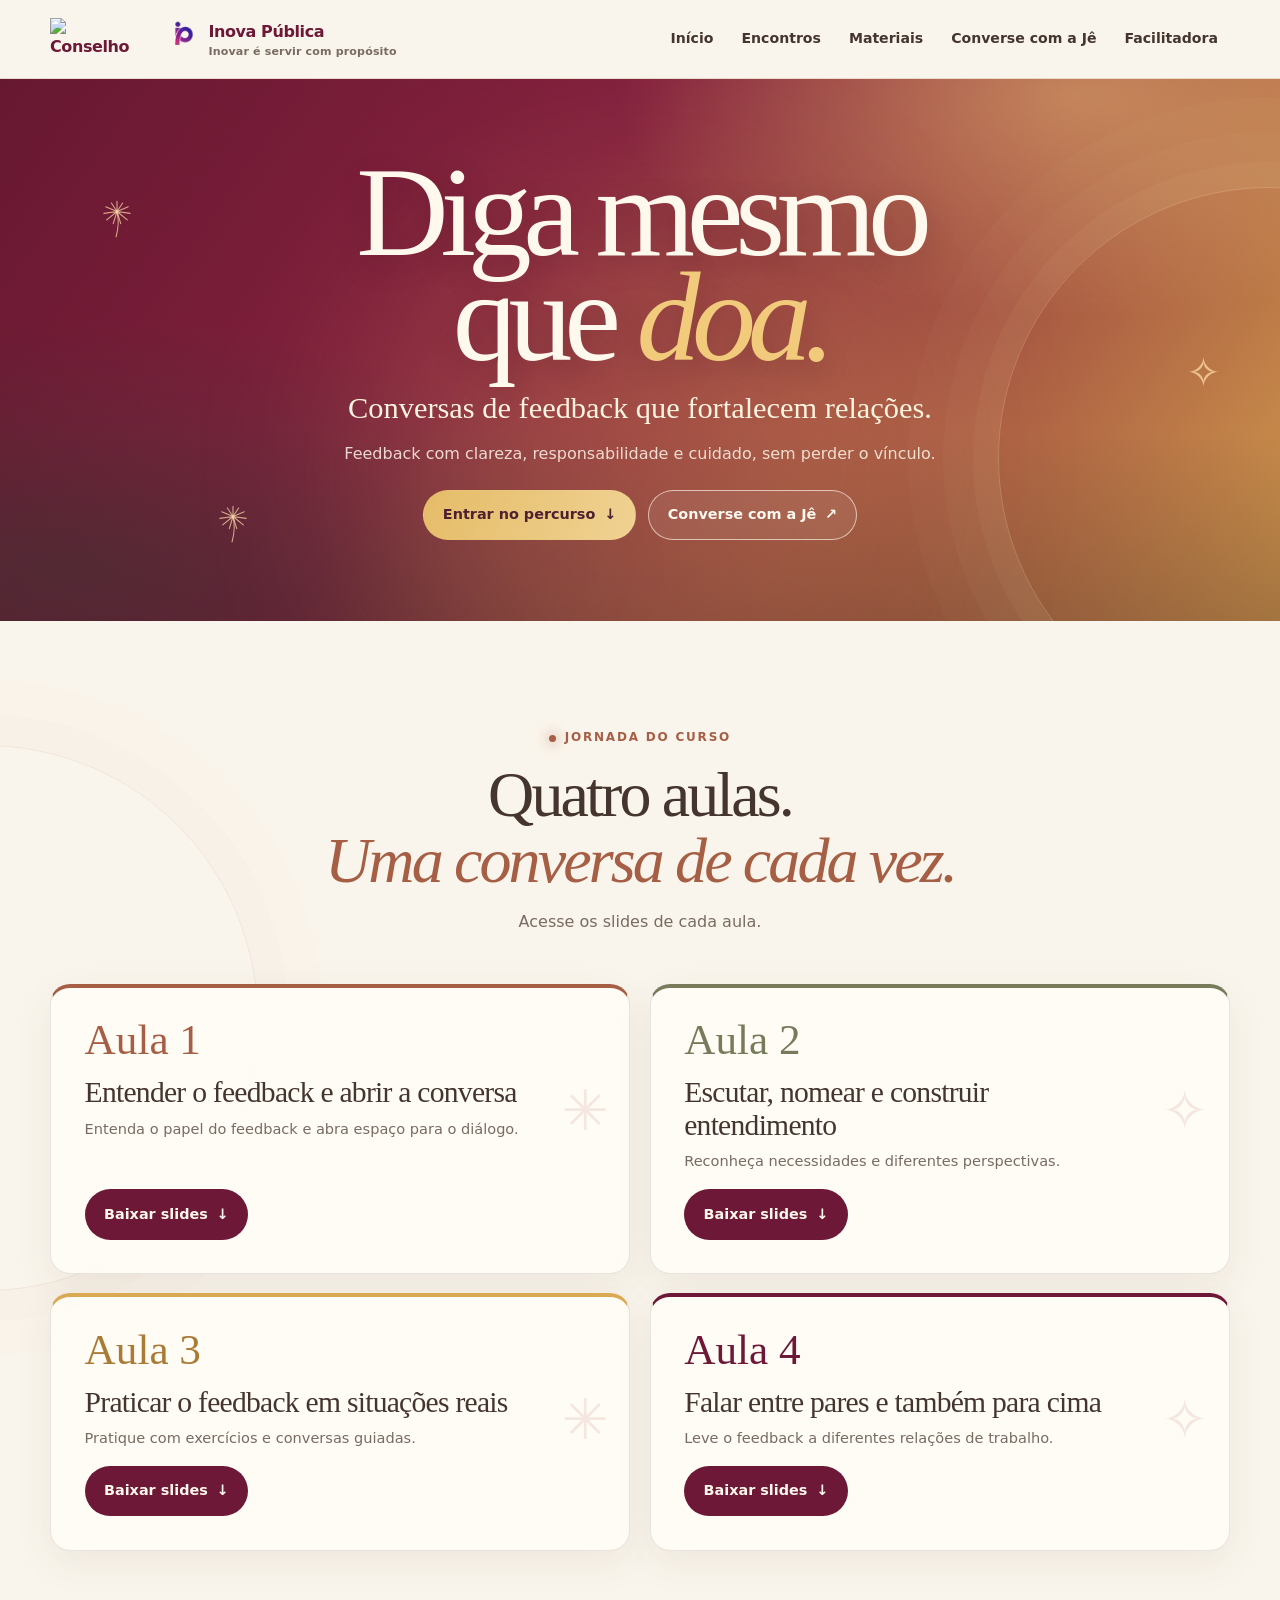
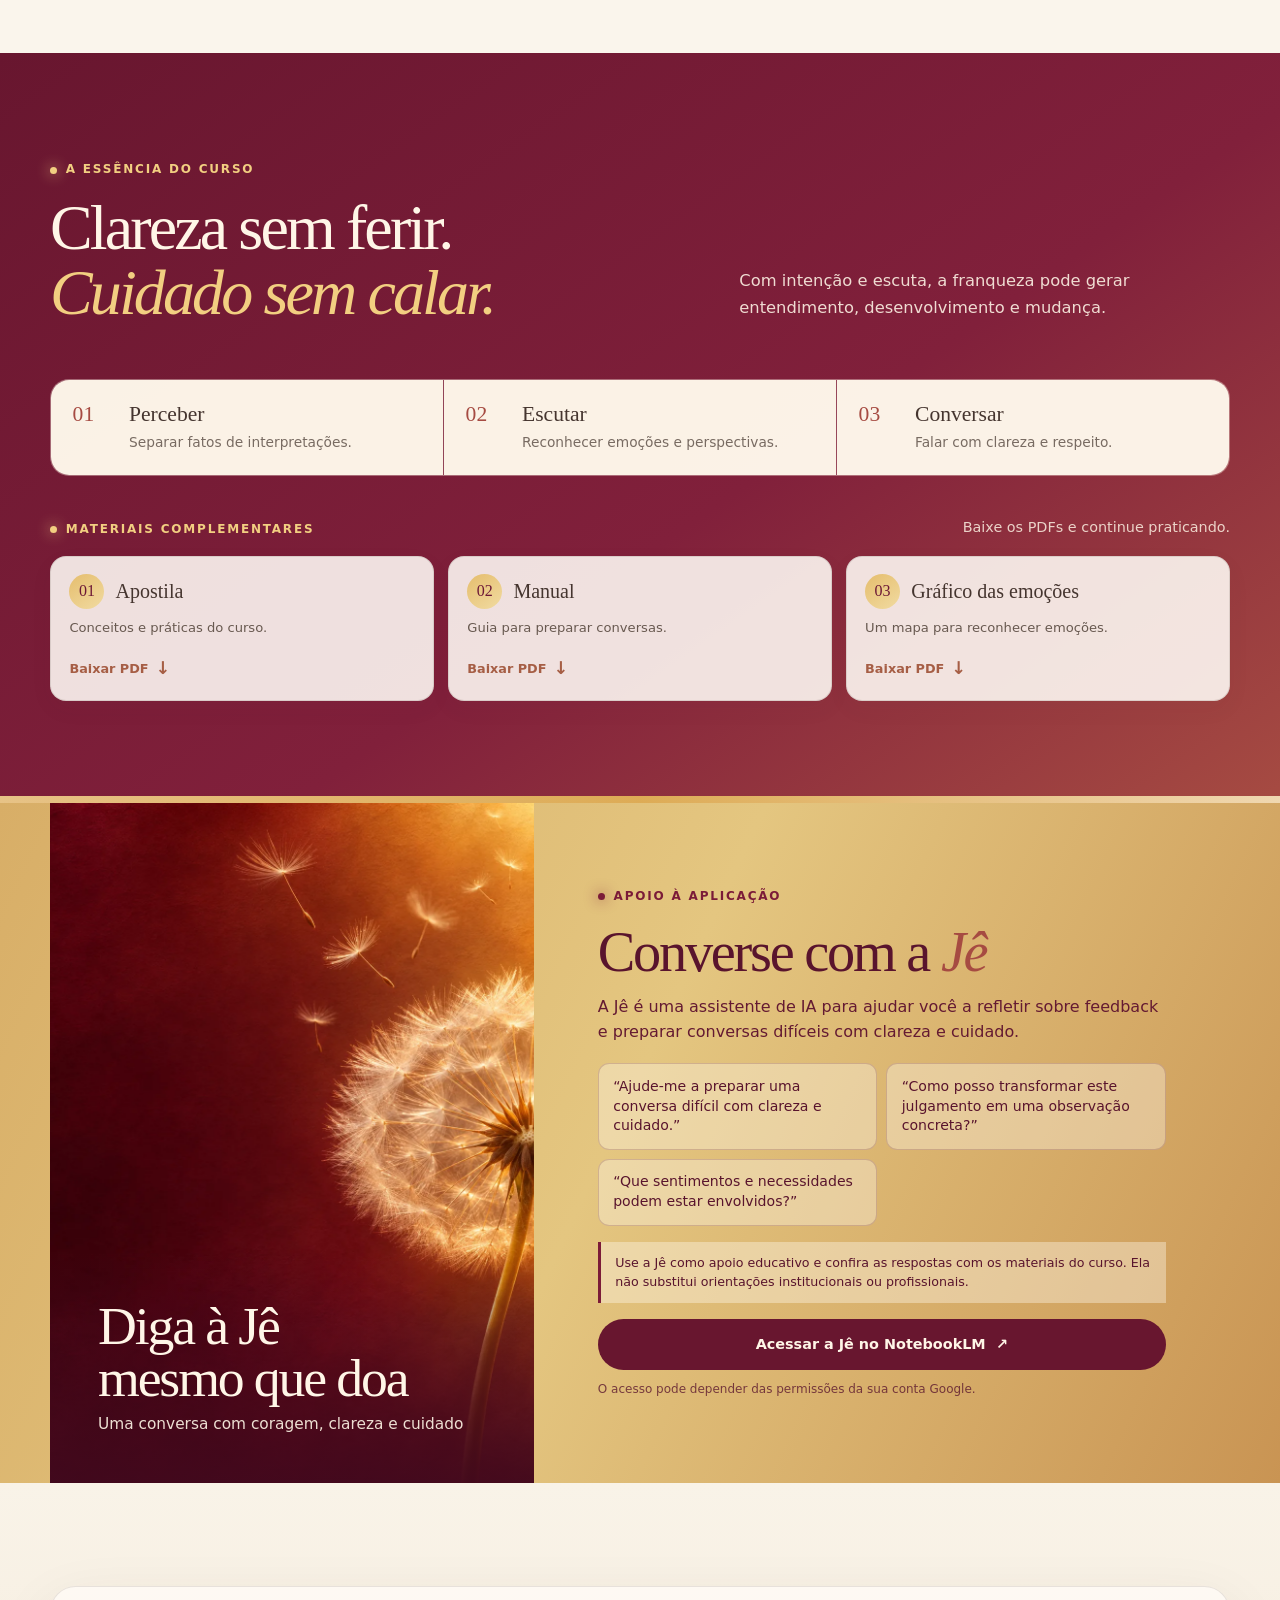
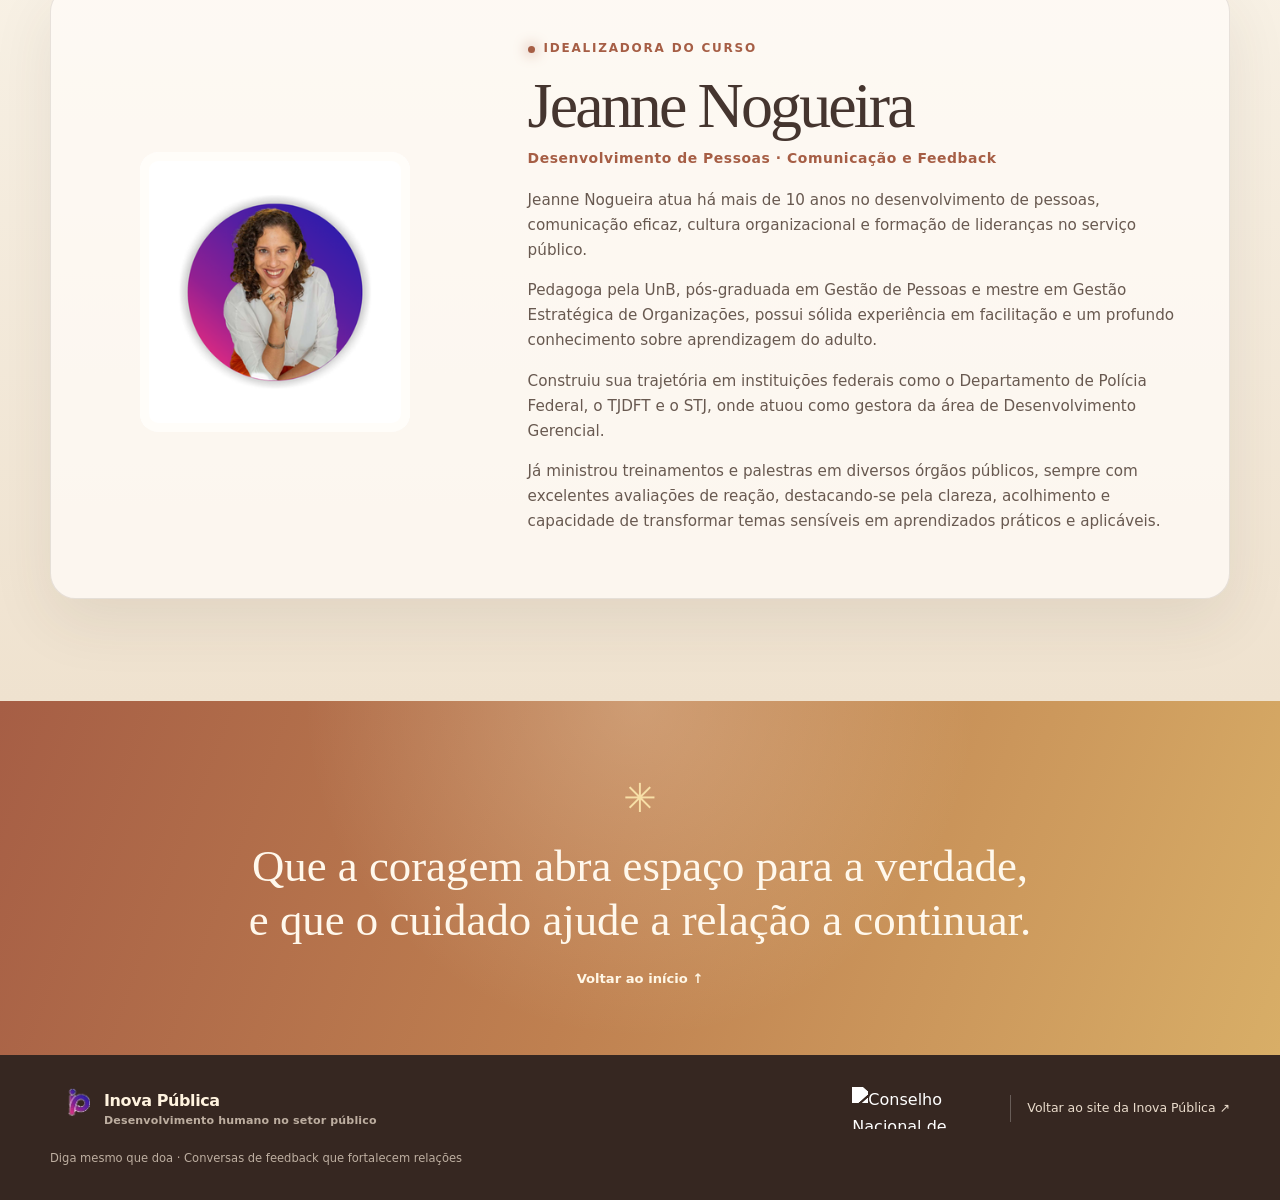
==== commit 5a21ef23: "Atualiza painel visual da Jê e cores do portal" ====
--- a/deploy/assets/cursos/diga-mesmo-que-doa/portal/index.html
+++ b/deploy/assets/cursos/diga-mesmo-que-doa/portal/index.html
@@ -19,7 +19,7 @@
   <meta name="twitter:title" content="Diga mesmo que doa">
   <meta name="twitter:description" content="Conversas de feedback que fortalecem relações.">
   <meta name="twitter:image" content="https://andersonjonio-inova.github.io/site/deploy/assets/cursos/diga-mesmo-que-doa/portal/assets/share-diga-mesmo-que-doa.png">
-  <link rel="stylesheet" href="assets/portal.css?v=je-assistente-split-01">
+  <link rel="stylesheet" href="assets/portal.css?v=je-vertical-gold-02">
   <script src="assets/portal.js?v=redesign-01" defer></script>
 </head>
 <body>
@@ -90,7 +90,7 @@
 
     <section class="resources section" id="je">
       <div class="container je-section reveal">
-        <div class="je-cover-wrap"><img class="je-cover" src="assets/diga-a-je-notebooklm.jpg" alt="Capa da Jê com dente-de-leão dourado e o título Diga à Jê mesmo que doa."></div>
+        <div class="je-cover-wrap"><img class="je-cover" src="assets/je-panel-vertical.webp" alt="Dente-de-leão iluminado em tons de vinho e dourado, símbolo da Jê."><div class="je-cover-title"><p>Diga à Jê<br>mesmo que doa</p><span>Uma conversa com coragem, clareza e cuidado</span></div></div>
         <article class="je-intro">
           <p class="eyebrow"><span class="eyebrow-dot"></span> Apoio à aplicação</p>
           <h2>Converse com a <em>Jê</em></h2>
--- a/deploy/assets/cursos/diga-mesmo-que-doa/portal/assets/portal.css
+++ b/deploy/assets/cursos/diga-mesmo-que-doa/portal/assets/portal.css
@@ -56,3 +56,35 @@
 @media(max-width:820px){.je-section{grid-template-columns:1fr}.je-cover-wrap{padding:1.4rem}.je-cover{width:min(100%,620px)}}
 @media(max-width:640px){.je-section{border-radius:1.2rem}.je-cover-wrap{padding:1rem}.je-cover{border-radius:.55rem}.je-intro{padding:1.3rem}.je-intro h2{font-size:2.35rem}.je-prompts{grid-template-columns:1fr}.je-prompts p{min-height:auto}.button.je-cta{width:100%;justify-content:center}}
 @media(prefers-reduced-motion:reduce){.button.je-cta{transition:none}}
+
+/* Nova paleta da síntese e painel vertical da Jê. */
+.essence{background:linear-gradient(145deg,#68162f 0%,#81203b 58%,#a64b42 100%);color:#fff6e7}
+.essence:after{height:7px;background:linear-gradient(90deg,#f3d58f,#e6b958,#f8e7bd);opacity:.9}
+.essence .section-heading h2{color:#fff6e7}
+.essence .section-heading h2 em{color:#f2cf81}
+.essence .eyebrow.dark{color:#f2cf81}
+.essence-copy{color:rgba(255,246,231,.88)}
+.principles{border-color:rgba(255,246,231,.22);background:rgba(255,246,231,.18)}
+.principle{background:rgba(255,249,237,.96)}
+.principle>span{color:#a64b42}
+.essence-materials-heading .eyebrow.dark{color:#f2cf81}
+.essence-materials-heading>p:last-child{color:rgba(255,246,231,.82)}
+#je.resources.section{padding:0;background:linear-gradient(115deg,#d8ae67 0%,#e4c680 48%,#c99453 100%);color:#59142d}
+.je-section{grid-template-columns:minmax(330px,.82fr) minmax(0,1.18fr);align-items:stretch;overflow:hidden;margin-block:0;border:0;border-radius:0;background:transparent;box-shadow:none}
+.je-cover-wrap{position:relative;display:block;min-width:0;min-height:680px;padding:0;overflow:hidden;background:#68162f}
+.je-cover{position:absolute;inset:0;width:100%;height:100%;aspect-ratio:auto;object-fit:cover;object-position:center 48%;border-radius:0;box-shadow:none}
+.je-cover-title{position:absolute;inset:auto 0 0;padding:clamp(1.5rem,4vw,3rem);background:linear-gradient(0deg,rgba(65,9,30,.92),rgba(65,9,30,.45) 66%,transparent);color:#fff6e7}
+.je-cover-title p{margin:0 0 .55rem;font:500 clamp(2.15rem,4.2vw,3.65rem)/.98 var(--serif);letter-spacing:-.04em}
+.je-cover-title span{display:block;max-width:28rem;color:rgba(255,246,231,.9);font-size:clamp(.82rem,1.2vw,1rem);line-height:1.4}
+.je-intro{display:flex;flex-direction:column;justify-content:center;padding:clamp(2rem,5vw,4.5rem);background:transparent;color:#59142d}
+.je-intro>.eyebrow{color:#7b1b38}
+.je-intro h2{color:#59142d}
+.je-intro h2 em{color:#a64b42}
+.je-description{color:#641a32}
+.je-prompts p{border-color:rgba(89,20,45,.2);background:rgba(255,250,238,.36);color:#59142d}
+.je-note{border-left-color:#7b1b38;background:rgba(255,250,238,.38);color:#59142d}
+.button.je-cta{background:#68162f;color:#fff6e7}
+.button.je-cta:hover{background:#501126}
+.je-access-note{color:rgba(89,20,45,.78)}
+@media(max-width:820px){.je-section{grid-template-columns:1fr}.je-cover-wrap{min-height:clamp(520px,76svh,760px)}.je-intro{padding:clamp(1.6rem,5vw,3rem)}}
+@media(max-width:640px){.je-cover-wrap{min-height:72svh}.je-cover{object-position:57% center}.je-cover-title{padding:1.35rem 1.25rem 1.6rem}.je-cover-title p{font-size:clamp(2.25rem,10vw,3.25rem)}.je-intro{padding:1.5rem 1.2rem 2rem}}
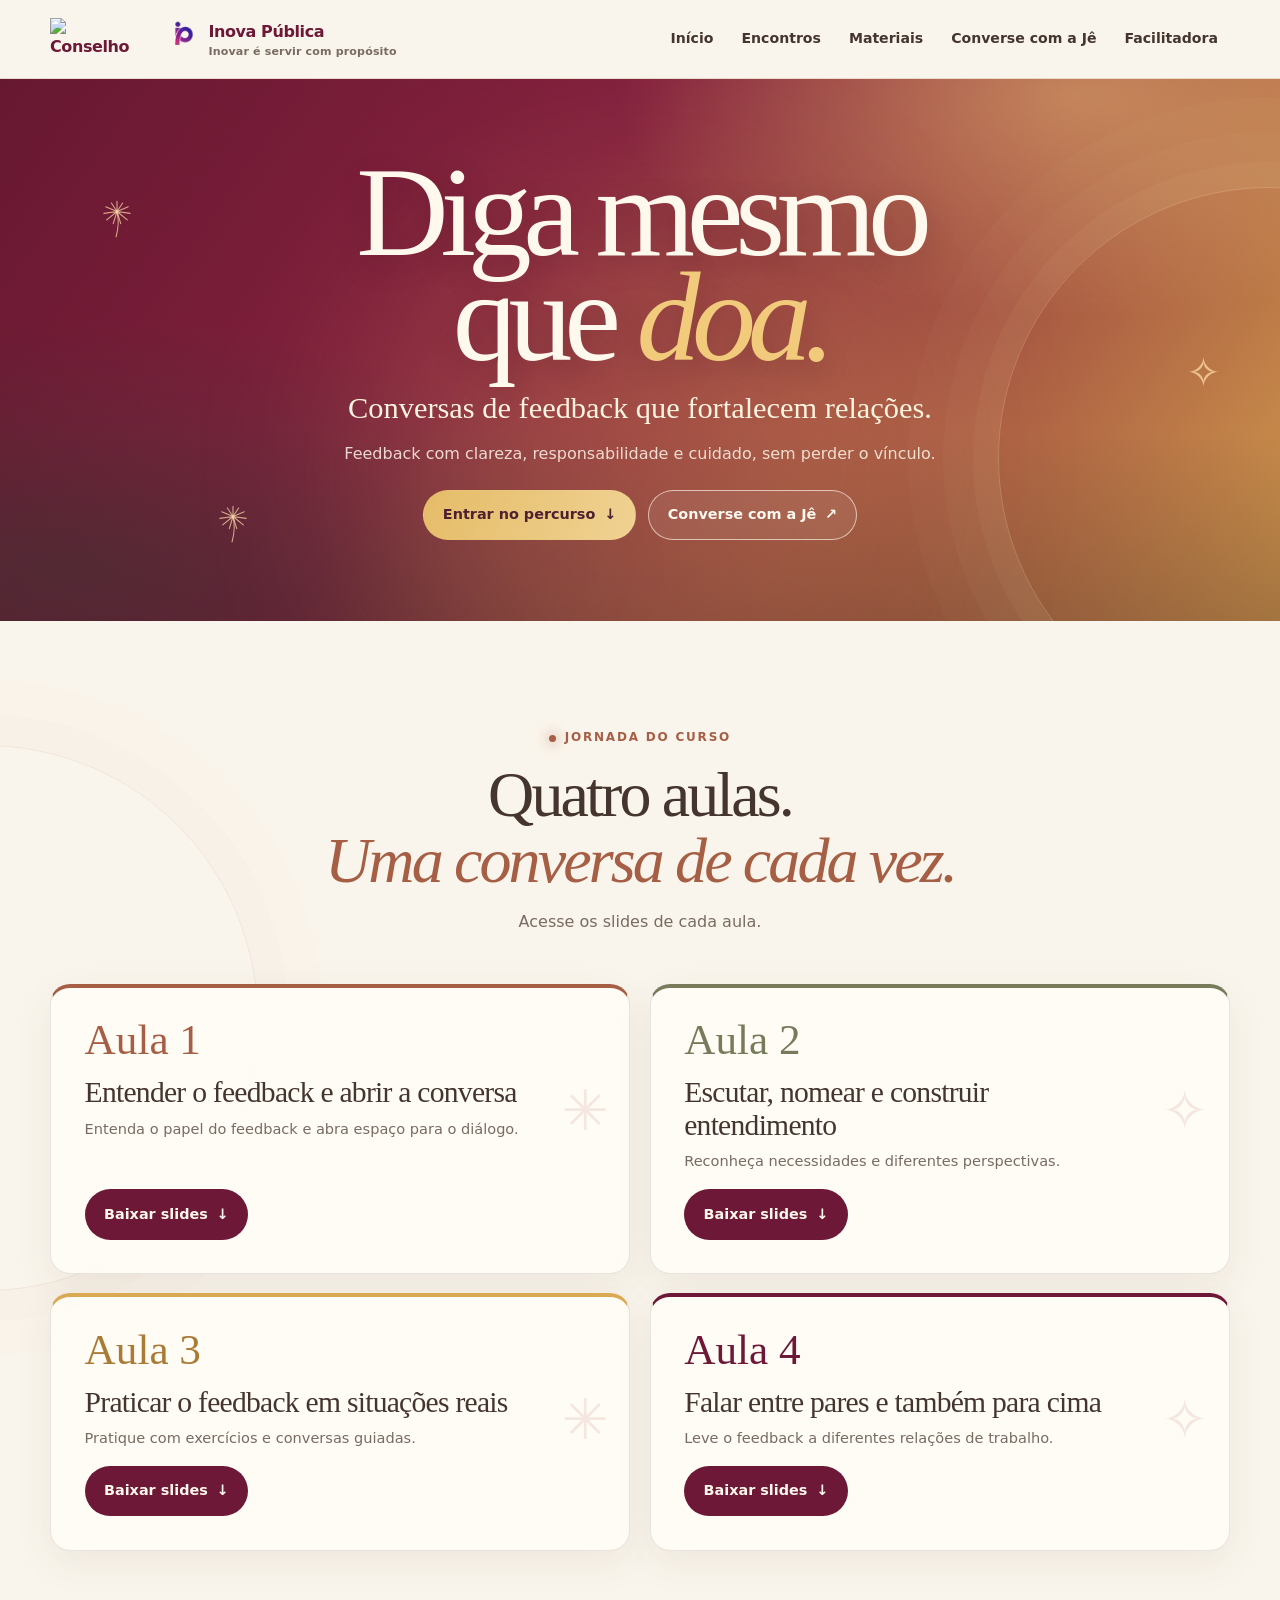
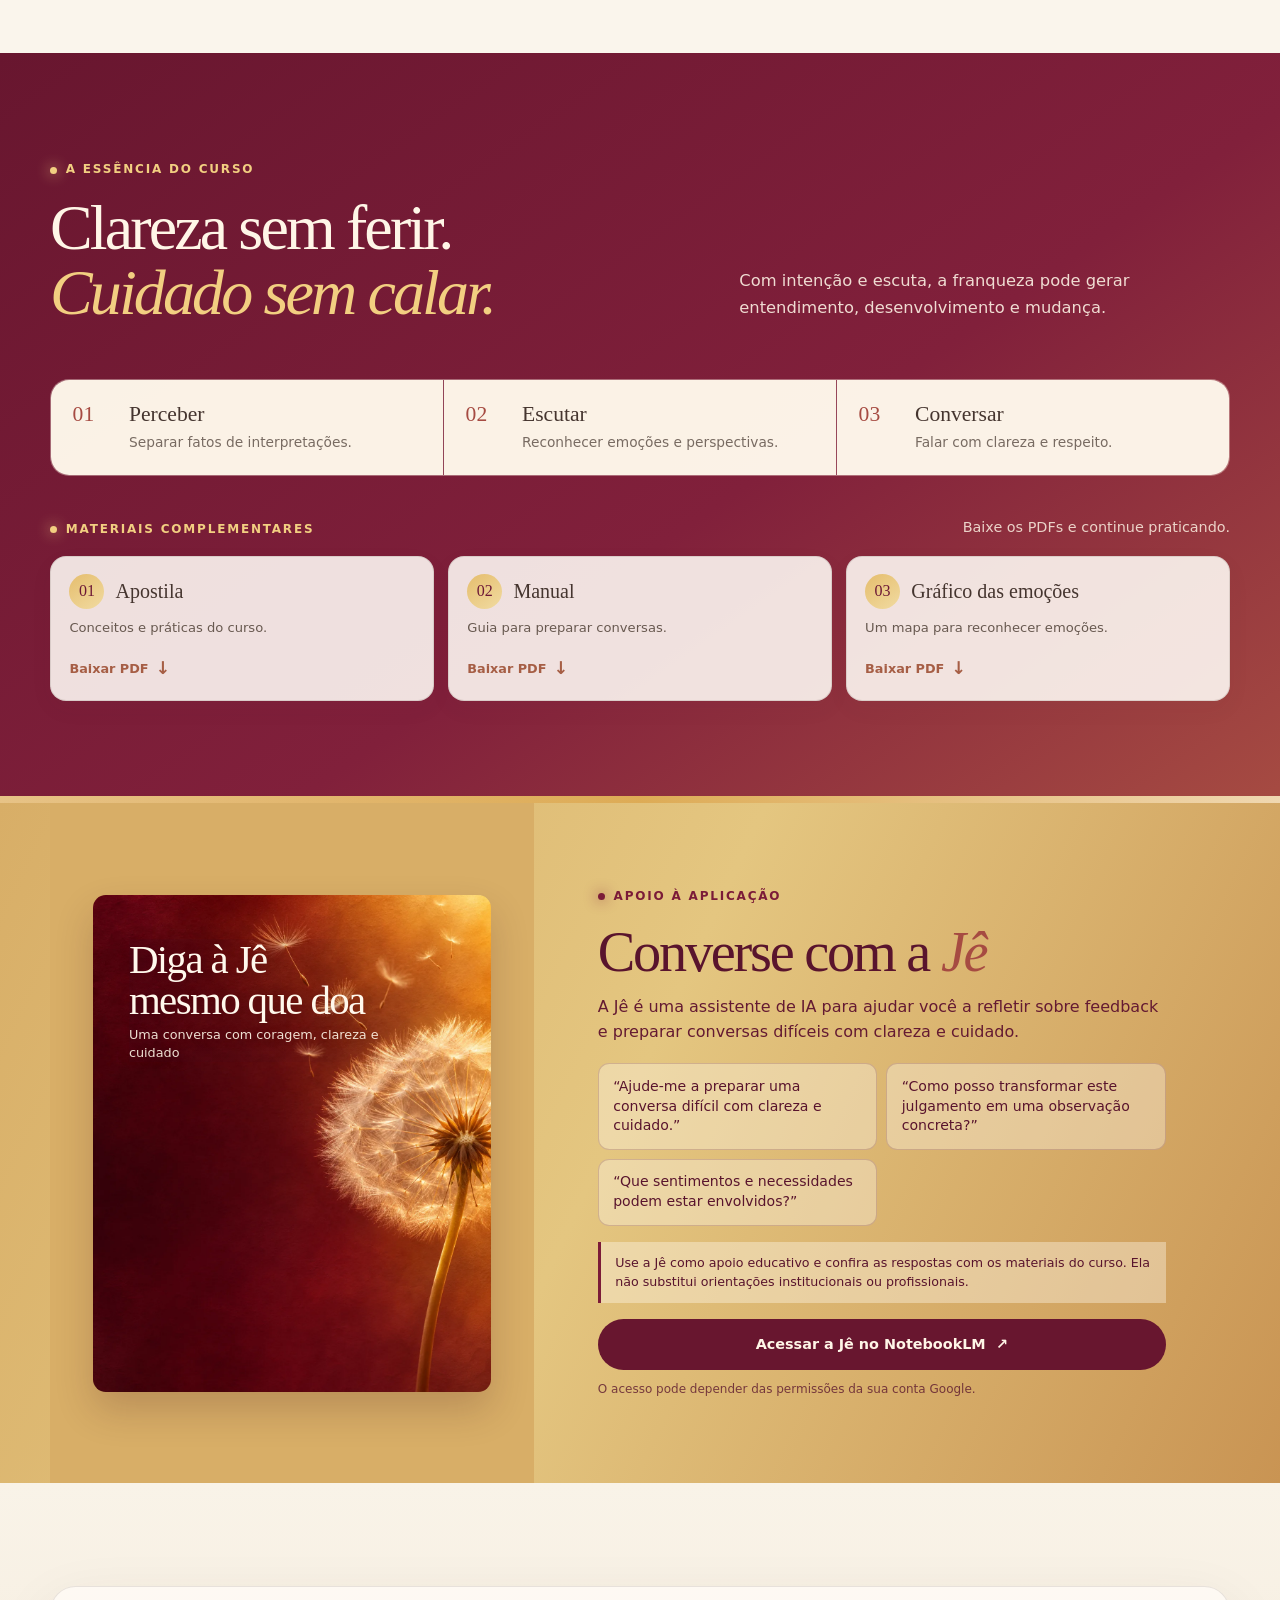
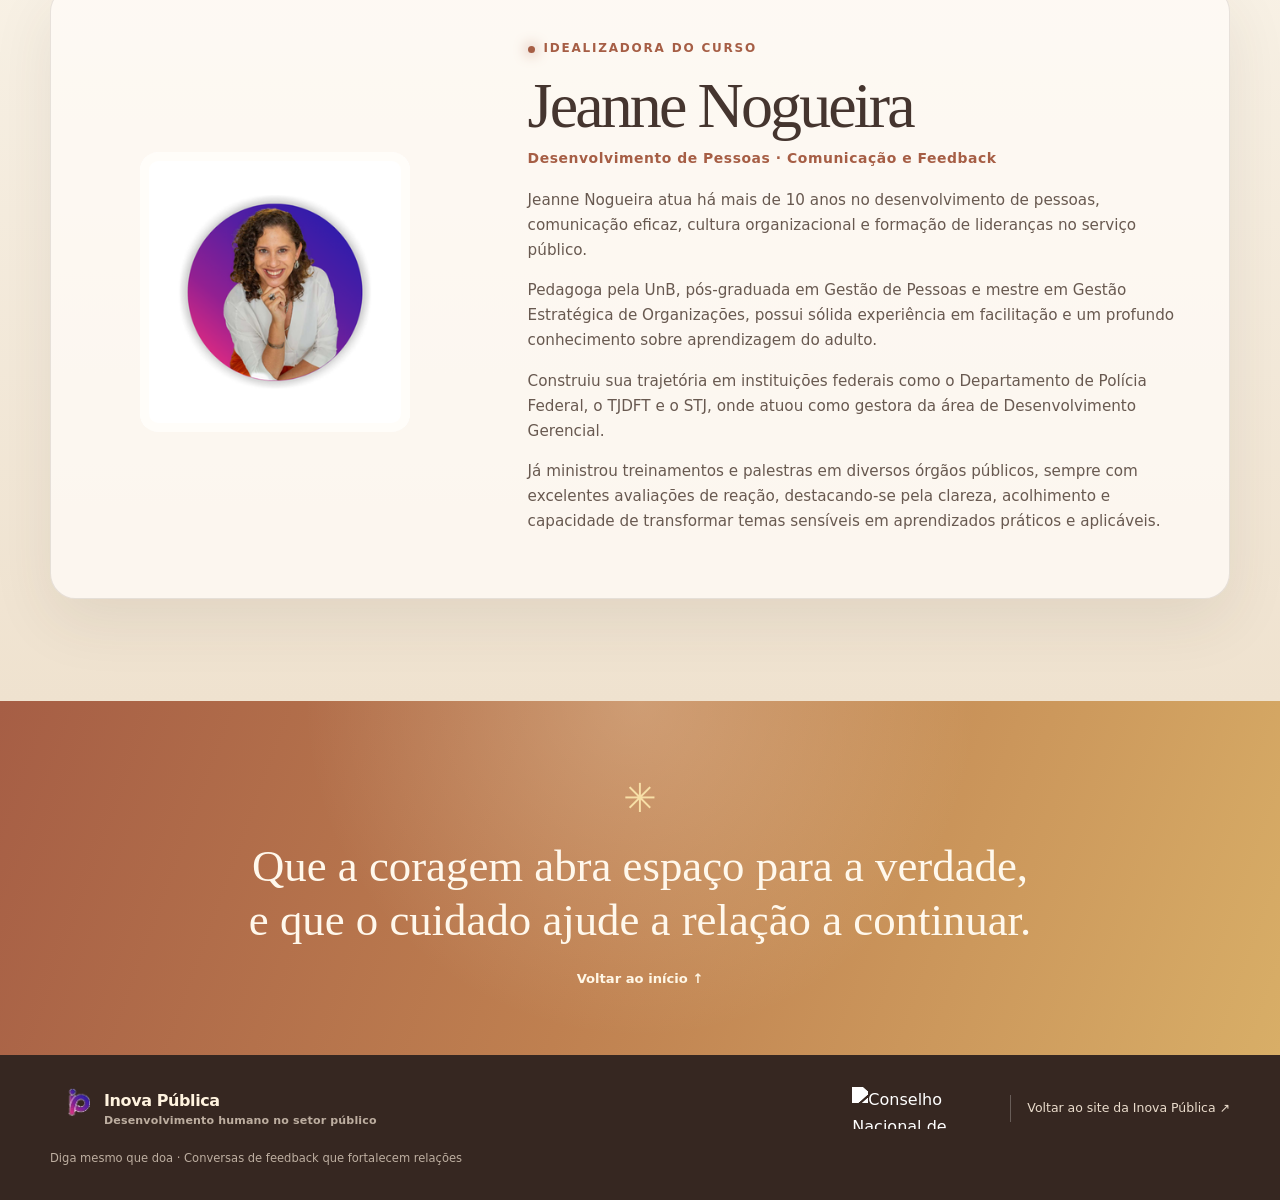
==== commit 4a6b3e73: "Reposiciona título e reduz capa vertical da Jê" ====
--- a/deploy/assets/cursos/diga-mesmo-que-doa/portal/index.html
+++ b/deploy/assets/cursos/diga-mesmo-que-doa/portal/index.html
@@ -19,7 +19,7 @@
   <meta name="twitter:title" content="Diga mesmo que doa">
   <meta name="twitter:description" content="Conversas de feedback que fortalecem relações.">
   <meta name="twitter:image" content="https://andersonjonio-inova.github.io/site/deploy/assets/cursos/diga-mesmo-que-doa/portal/assets/share-diga-mesmo-que-doa.png">
-  <link rel="stylesheet" href="assets/portal.css?v=je-vertical-gold-02">
+  <link rel="stylesheet" href="assets/portal.css?v=je-vertical-gold-03">
   <script src="assets/portal.js?v=redesign-01" defer></script>
 </head>
 <body>
@@ -90,7 +90,7 @@
 
     <section class="resources section" id="je">
       <div class="container je-section reveal">
-        <div class="je-cover-wrap"><img class="je-cover" src="assets/je-panel-vertical.webp" alt="Dente-de-leão iluminado em tons de vinho e dourado, símbolo da Jê."><div class="je-cover-title"><p>Diga à Jê<br>mesmo que doa</p><span>Uma conversa com coragem, clareza e cuidado</span></div></div>
+        <div class="je-cover-wrap"><div class="je-cover-visual"><img class="je-cover" src="assets/je-panel-vertical.webp" alt="Dente-de-leão iluminado em tons de vinho e dourado, símbolo da Jê."><div class="je-cover-title"><p>Diga à Jê<br>mesmo que doa</p><span>Uma conversa com coragem, clareza e cuidado</span></div></div></div>
         <article class="je-intro">
           <p class="eyebrow"><span class="eyebrow-dot"></span> Apoio à aplicação</p>
           <h2>Converse com a <em>Jê</em></h2>
--- a/deploy/assets/cursos/diga-mesmo-que-doa/portal/assets/portal.css
+++ b/deploy/assets/cursos/diga-mesmo-que-doa/portal/assets/portal.css
@@ -88,3 +88,13 @@
 .je-access-note{color:rgba(89,20,45,.78)}
 @media(max-width:820px){.je-section{grid-template-columns:1fr}.je-cover-wrap{min-height:clamp(520px,76svh,760px)}.je-intro{padding:clamp(1.6rem,5vw,3rem)}}
 @media(max-width:640px){.je-cover-wrap{min-height:72svh}.je-cover{object-position:57% center}.je-cover-title{padding:1.35rem 1.25rem 1.6rem}.je-cover-title p{font-size:clamp(2.25rem,10vw,3.25rem)}.je-intro{padding:1.5rem 1.2rem 2rem}}
+
+/* Refinamento solicitado: arte vertical menor, com título na parte superior. */
+.je-cover-wrap{display:flex;align-items:center;justify-content:center;padding:2rem 1rem;background:#d8ae67}
+.je-cover-visual{position:relative;width:min(88%,400px);aspect-ratio:4/5;overflow:hidden;border-radius:.8rem;box-shadow:0 18px 38px rgba(63,18,31,.2)}
+.je-cover{position:absolute;inset:0;width:100%;height:100%;aspect-ratio:auto;object-fit:cover;object-position:center 48%;border-radius:0;box-shadow:none;transform:none}
+.je-cover-title{inset:9% 9% auto;padding:0;background:linear-gradient(90deg,rgba(63,9,29,.18),transparent 88%);color:#fff8ec;text-shadow:0 2px 14px rgba(40,8,20,.32)}
+.je-cover-title p{max-width:90%;margin:0 0 .4rem;font-size:clamp(1.8rem,3.2vw,2.75rem);line-height:.98}
+.je-cover-title span{max-width:80%;font-size:clamp(.72rem,1vw,.88rem)}
+@media(max-width:820px){.je-cover-wrap{min-height:clamp(520px,76svh,760px)}.je-cover-visual{width:min(86%,420px)}}
+@media(max-width:640px){.je-cover-wrap{min-height:72svh;padding:1.5rem .75rem}.je-cover-visual{width:min(88%,400px)}.je-cover-title{inset:9% 9% auto;padding:0}.je-cover-title p{font-size:clamp(1.8rem,8vw,2.5rem)}.je-cover-title span{max-width:82%;font-size:.72rem}}
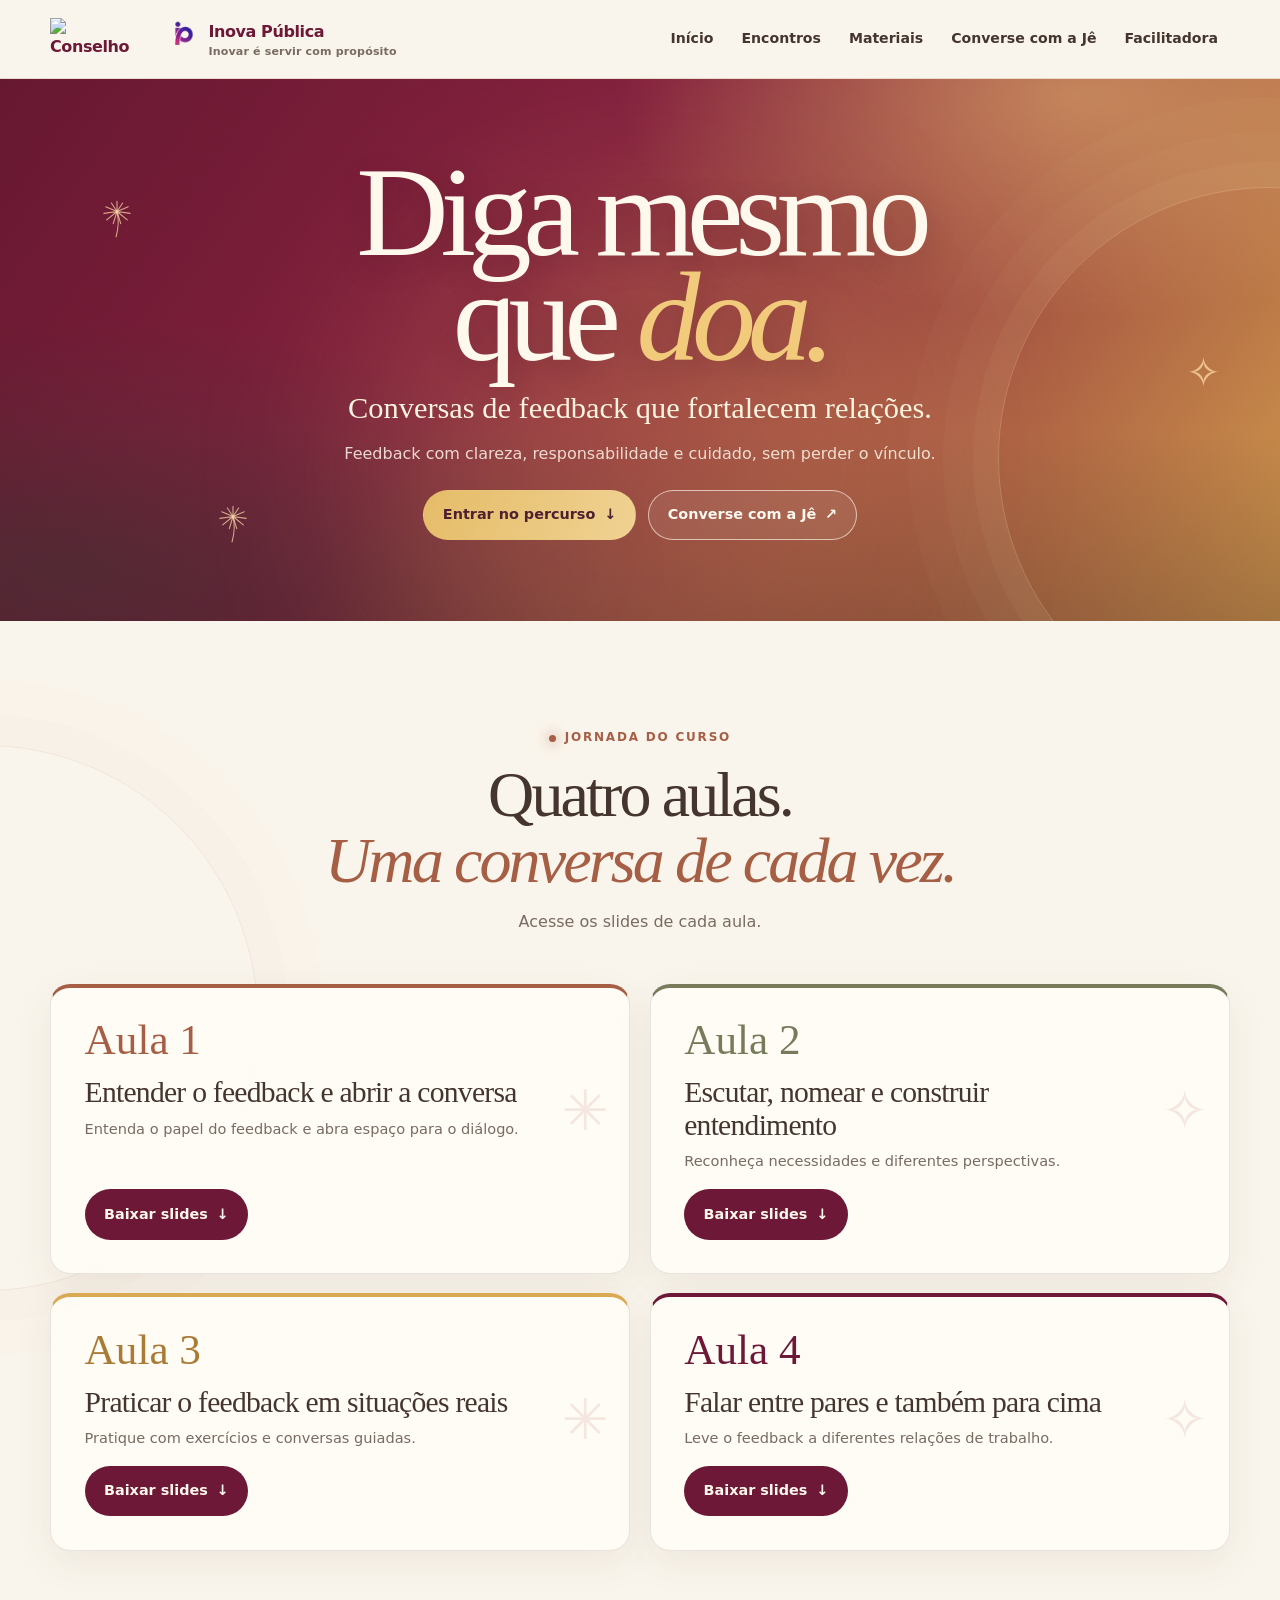
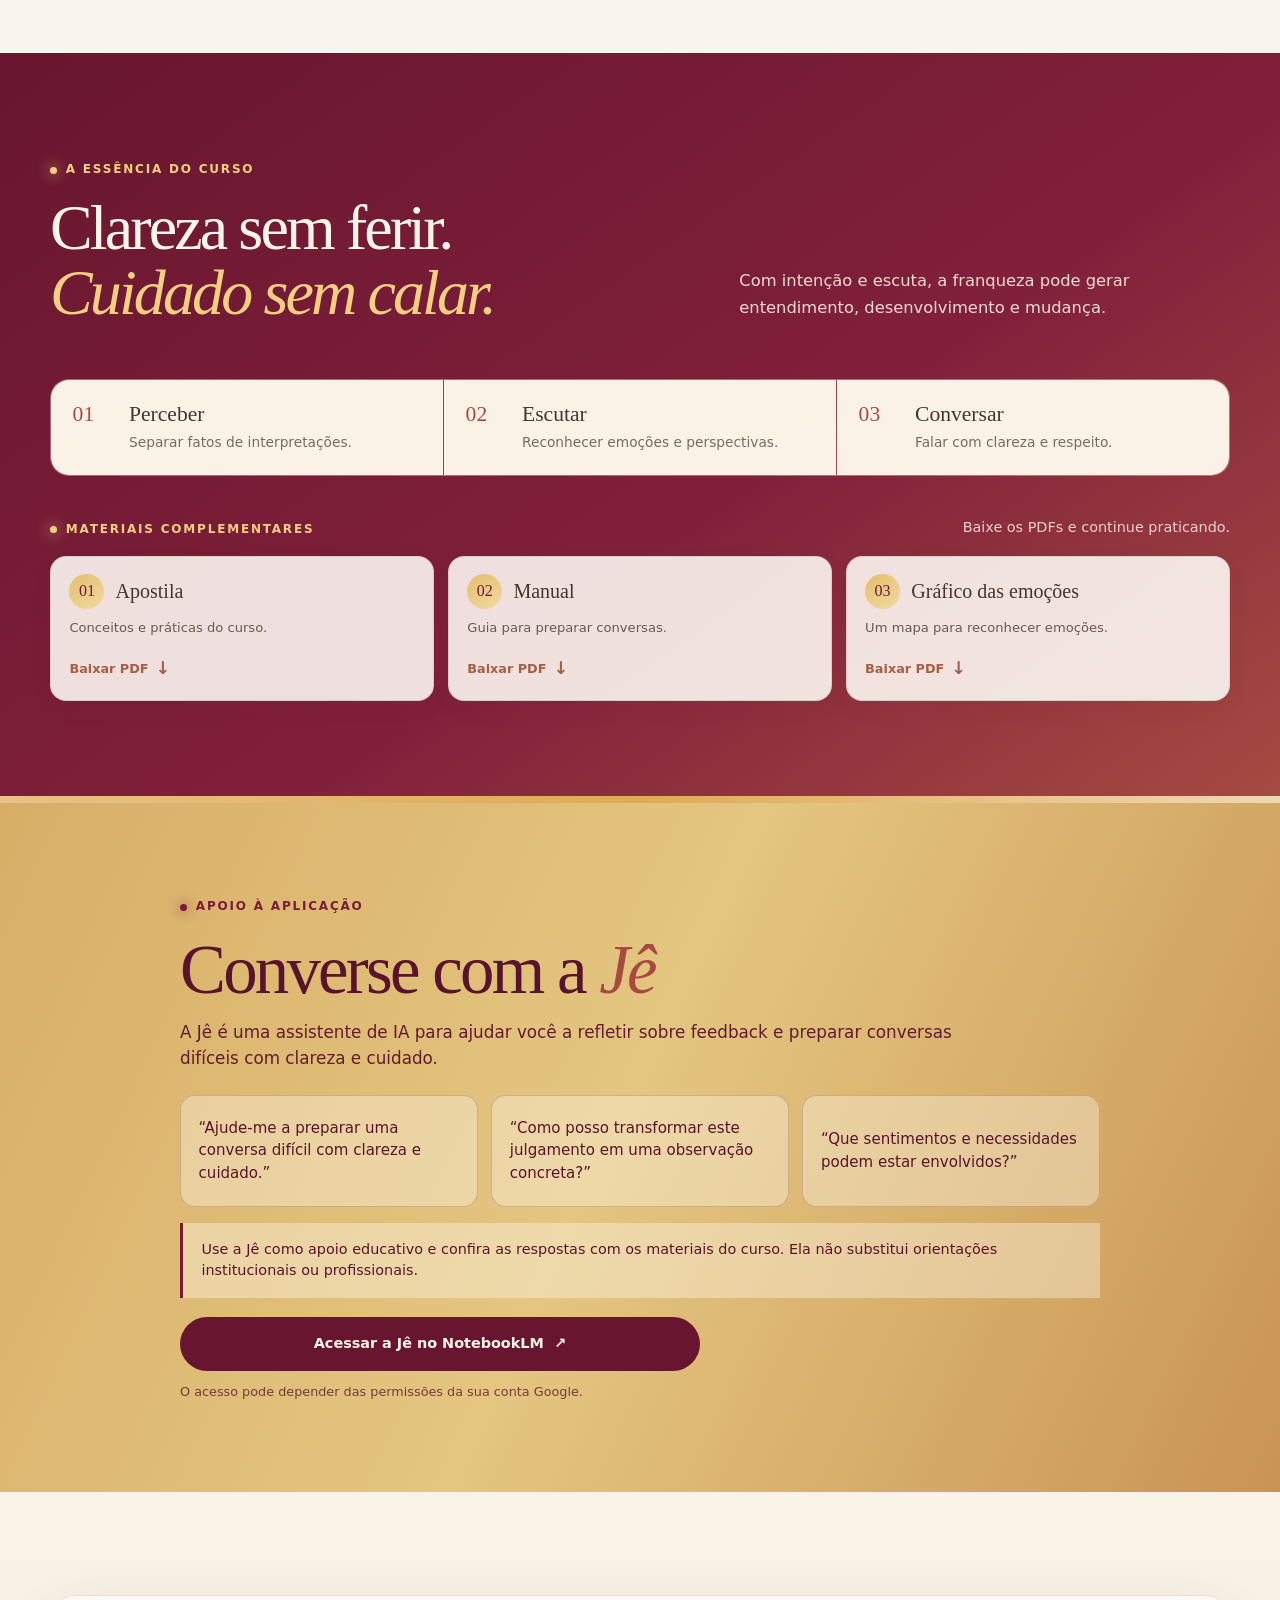
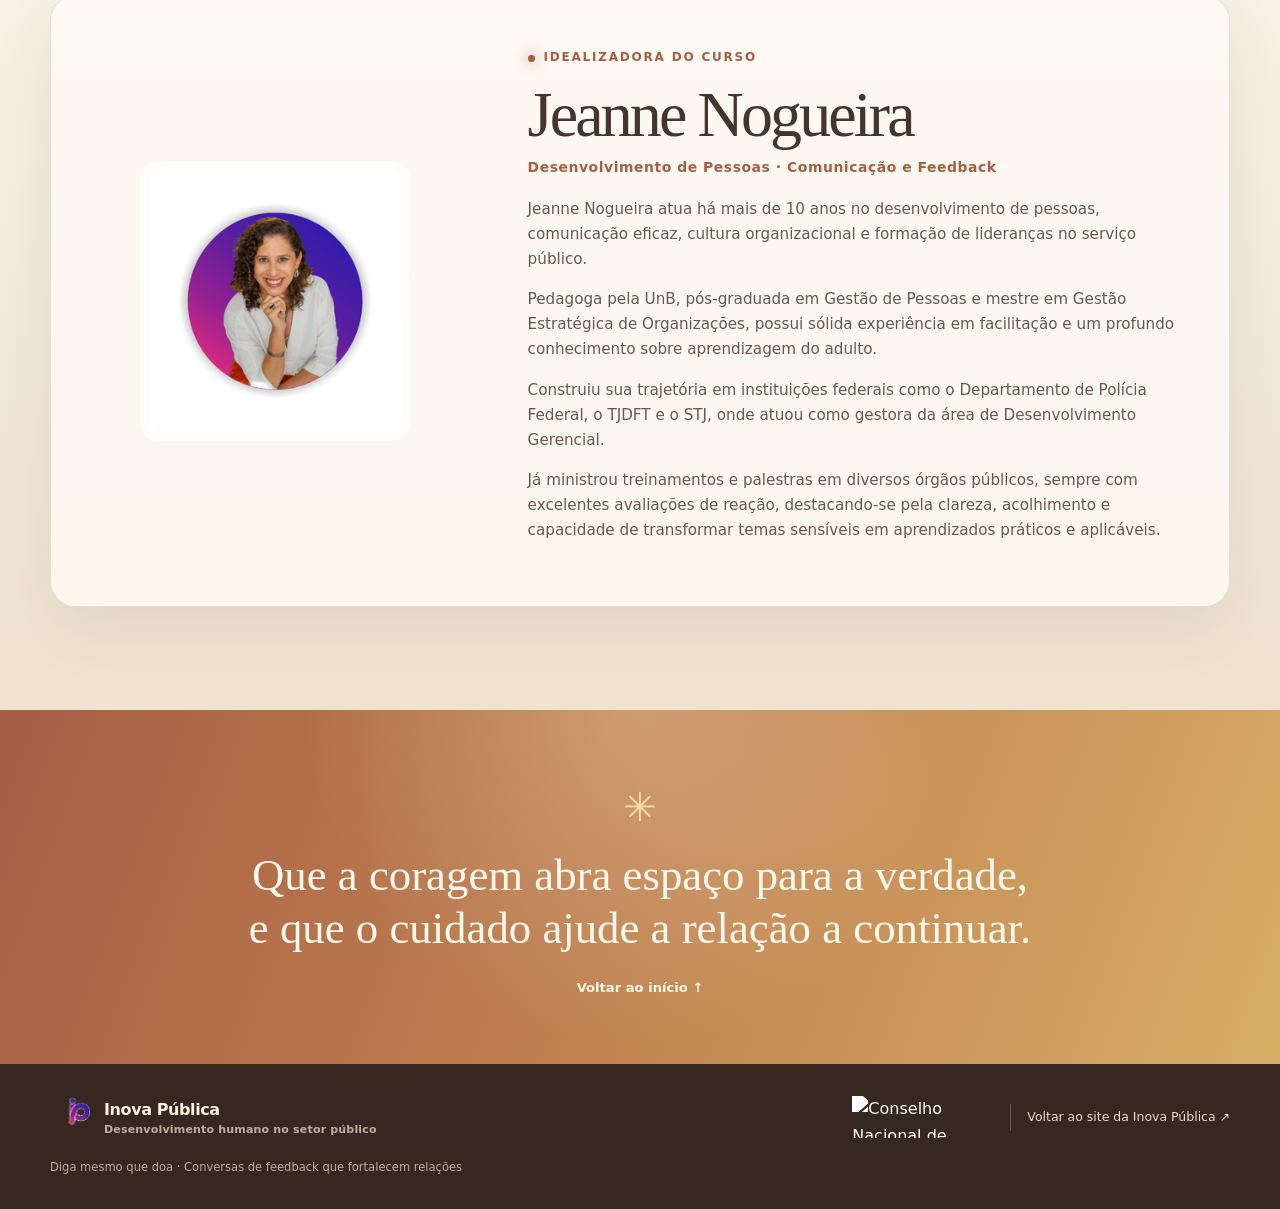
==== commit 26b941e6: "Remove arte lateral e amplia apresentação da Jê" ====
--- a/deploy/assets/cursos/diga-mesmo-que-doa/portal/index.html
+++ b/deploy/assets/cursos/diga-mesmo-que-doa/portal/index.html
@@ -19,7 +19,7 @@
   <meta name="twitter:title" content="Diga mesmo que doa">
   <meta name="twitter:description" content="Conversas de feedback que fortalecem relações.">
   <meta name="twitter:image" content="https://andersonjonio-inova.github.io/site/deploy/assets/cursos/diga-mesmo-que-doa/portal/assets/share-diga-mesmo-que-doa.png">
-  <link rel="stylesheet" href="assets/portal.css?v=je-vertical-gold-03">
+  <link rel="stylesheet" href="assets/portal.css?v=je-gold-wide-01">
   <script src="assets/portal.js?v=redesign-01" defer></script>
 </head>
 <body>
@@ -90,7 +90,6 @@
 
     <section class="resources section" id="je">
       <div class="container je-section reveal">
-        <div class="je-cover-wrap"><div class="je-cover-visual"><img class="je-cover" src="assets/je-panel-vertical.webp" alt="Dente-de-leão iluminado em tons de vinho e dourado, símbolo da Jê."><div class="je-cover-title"><p>Diga à Jê<br>mesmo que doa</p><span>Uma conversa com coragem, clareza e cuidado</span></div></div></div>
         <article class="je-intro">
           <p class="eyebrow"><span class="eyebrow-dot"></span> Apoio à aplicação</p>
           <h2>Converse com a <em>Jê</em></h2>
--- a/deploy/assets/cursos/diga-mesmo-que-doa/portal/assets/portal.css
+++ b/deploy/assets/cursos/diga-mesmo-que-doa/portal/assets/portal.css
@@ -40,8 +40,6 @@
 
 /* Seção em destaque da assistente Jê, inspirada no layout do curso de comunicação do TJMS. */
 .je-section{display:grid;grid-template-columns:minmax(280px,.78fr) minmax(0,1.22fr);align-items:stretch;overflow:hidden;border:1px solid rgba(69,53,47,.12);border-radius:1.6rem;background:#f7f0e5;box-shadow:0 24px 64px rgba(42,14,25,.2)}
-.je-cover-wrap{display:flex;align-items:center;justify-content:center;min-width:0;padding:clamp(1.2rem,3.5vw,2.8rem);background:linear-gradient(160deg,#fbf6ed,#f0e4d2)}
-.je-cover{display:block;width:100%;height:auto;aspect-ratio:16/9;object-fit:cover;border-radius:.8rem;box-shadow:0 16px 36px rgba(54,30,24,.16)}
 .je-intro{padding:clamp(1.6rem,4vw,3.4rem);background:linear-gradient(135deg,#57132d 0%,#741c3d 55%,#8e3d42 100%);color:#fff7e9}
 .je-intro>.eyebrow{color:#f1d28f}
 .je-intro h2{margin:.2rem 0 .85rem;color:#fff7e9;font:500 clamp(2.2rem,4.4vw,3.75rem)/1.02 var(--serif);letter-spacing:-.04em}
@@ -53,8 +51,7 @@
 .button.je-cta{display:inline-flex;width:auto;align-items:center;gap:.65rem;background:#e2b64c;color:#452131;font-weight:850;text-decoration:none}
 .button.je-cta:hover{background:#f0cb70;transform:translateY(-2px)}
 .je-access-note{display:block;margin-top:.65rem;color:rgba(255,247,233,.68);font-size:.75rem}
-@media(max-width:820px){.je-section{grid-template-columns:1fr}.je-cover-wrap{padding:1.4rem}.je-cover{width:min(100%,620px)}}
-@media(max-width:640px){.je-section{border-radius:1.2rem}.je-cover-wrap{padding:1rem}.je-cover{border-radius:.55rem}.je-intro{padding:1.3rem}.je-intro h2{font-size:2.35rem}.je-prompts{grid-template-columns:1fr}.je-prompts p{min-height:auto}.button.je-cta{width:100%;justify-content:center}}
+@media(max-width:640px){.je-intro{padding:1.3rem}.je-intro h2{font-size:2.35rem}.je-prompts{grid-template-columns:1fr}.je-prompts p{min-height:auto}.button.je-cta{width:100%;justify-content:center}}
 @media(prefers-reduced-motion:reduce){.button.je-cta{transition:none}}
 
 /* Nova paleta da síntese e painel vertical da Jê. */
@@ -71,11 +68,6 @@
 .essence-materials-heading>p:last-child{color:rgba(255,246,231,.82)}
 #je.resources.section{padding:0;background:linear-gradient(115deg,#d8ae67 0%,#e4c680 48%,#c99453 100%);color:#59142d}
 .je-section{grid-template-columns:minmax(330px,.82fr) minmax(0,1.18fr);align-items:stretch;overflow:hidden;margin-block:0;border:0;border-radius:0;background:transparent;box-shadow:none}
-.je-cover-wrap{position:relative;display:block;min-width:0;min-height:680px;padding:0;overflow:hidden;background:#68162f}
-.je-cover{position:absolute;inset:0;width:100%;height:100%;aspect-ratio:auto;object-fit:cover;object-position:center 48%;border-radius:0;box-shadow:none}
-.je-cover-title{position:absolute;inset:auto 0 0;padding:clamp(1.5rem,4vw,3rem);background:linear-gradient(0deg,rgba(65,9,30,.92),rgba(65,9,30,.45) 66%,transparent);color:#fff6e7}
-.je-cover-title p{margin:0 0 .55rem;font:500 clamp(2.15rem,4.2vw,3.65rem)/.98 var(--serif);letter-spacing:-.04em}
-.je-cover-title span{display:block;max-width:28rem;color:rgba(255,246,231,.9);font-size:clamp(.82rem,1.2vw,1rem);line-height:1.4}
 .je-intro{display:flex;flex-direction:column;justify-content:center;padding:clamp(2rem,5vw,4.5rem);background:transparent;color:#59142d}
 .je-intro>.eyebrow{color:#7b1b38}
 .je-intro h2{color:#59142d}
@@ -86,15 +78,16 @@
 .button.je-cta{background:#68162f;color:#fff6e7}
 .button.je-cta:hover{background:#501126}
 .je-access-note{color:rgba(89,20,45,.78)}
-@media(max-width:820px){.je-section{grid-template-columns:1fr}.je-cover-wrap{min-height:clamp(520px,76svh,760px)}.je-intro{padding:clamp(1.6rem,5vw,3rem)}}
-@media(max-width:640px){.je-cover-wrap{min-height:72svh}.je-cover{object-position:57% center}.je-cover-title{padding:1.35rem 1.25rem 1.6rem}.je-cover-title p{font-size:clamp(2.25rem,10vw,3.25rem)}.je-intro{padding:1.5rem 1.2rem 2rem}}
-
-/* Refinamento solicitado: arte vertical menor, com título na parte superior. */
-.je-cover-wrap{display:flex;align-items:center;justify-content:center;padding:2rem 1rem;background:#d8ae67}
-.je-cover-visual{position:relative;width:min(88%,400px);aspect-ratio:4/5;overflow:hidden;border-radius:.8rem;box-shadow:0 18px 38px rgba(63,18,31,.2)}
-.je-cover{position:absolute;inset:0;width:100%;height:100%;aspect-ratio:auto;object-fit:cover;object-position:center 48%;border-radius:0;box-shadow:none;transform:none}
-.je-cover-title{inset:9% 9% auto;padding:0;background:linear-gradient(90deg,rgba(63,9,29,.18),transparent 88%);color:#fff8ec;text-shadow:0 2px 14px rgba(40,8,20,.32)}
-.je-cover-title p{max-width:90%;margin:0 0 .4rem;font-size:clamp(1.8rem,3.2vw,2.75rem);line-height:.98}
-.je-cover-title span{max-width:80%;font-size:clamp(.72rem,1vw,.88rem)}
-@media(max-width:820px){.je-cover-wrap{min-height:clamp(520px,76svh,760px)}.je-cover-visual{width:min(86%,420px)}}
-@media(max-width:640px){.je-cover-wrap{min-height:72svh;padding:1.5rem .75rem}.je-cover-visual{width:min(88%,400px)}.je-cover-title{inset:9% 9% auto;padding:0}.je-cover-title p{font-size:clamp(1.8rem,8vw,2.5rem)}.je-cover-title span{max-width:82%;font-size:.72rem}}
+/* A apresentação da Jê passa a ocupar sozinha a seção, conforme a nova referência. */
+#je.resources.section{padding:clamp(3rem,7vw,6rem) 0}
+.je-section{display:block;width:min(calc(100% - 2.5rem),980px);max-width:980px;overflow:visible;margin-inline:auto}
+.je-intro{display:block;width:100%;max-width:920px;margin:0 auto;padding:0;background:transparent}
+.je-intro h2{margin:.2rem 0 .85rem;font-size:clamp(2.7rem,5.5vw,4.3rem)}
+.je-description{max-width:780px;margin-bottom:1.5rem;font-size:1.05rem}
+.je-prompts{grid-template-columns:repeat(3,minmax(0,1fr));gap:.85rem;margin:0 0 1rem}
+.je-prompts p{display:flex;min-height:112px;align-items:center;padding:1.1rem;border-radius:.9rem;font-size:.94rem;line-height:1.5}
+.je-note{max-width:920px;margin-bottom:1.2rem;padding:1rem 1.15rem;font-size:.9rem}
+.button.je-cta{width:min(100%,520px);min-height:54px;justify-content:center}
+.je-access-note{font-size:.8rem}
+@media(max-width:820px){.je-section{width:min(calc(100% - 2rem),720px)}.je-prompts{grid-template-columns:repeat(2,minmax(0,1fr))}.je-prompts p{min-height:96px}}
+@media(max-width:640px){#je.resources.section{padding:3rem 0}.je-section{width:calc(100% - 1.5rem)}.je-intro h2{font-size:2.5rem}.je-description{font-size:.96rem}.je-prompts{grid-template-columns:1fr;gap:.65rem}.je-prompts p{min-height:auto;padding:1rem}.button.je-cta{width:100%}}
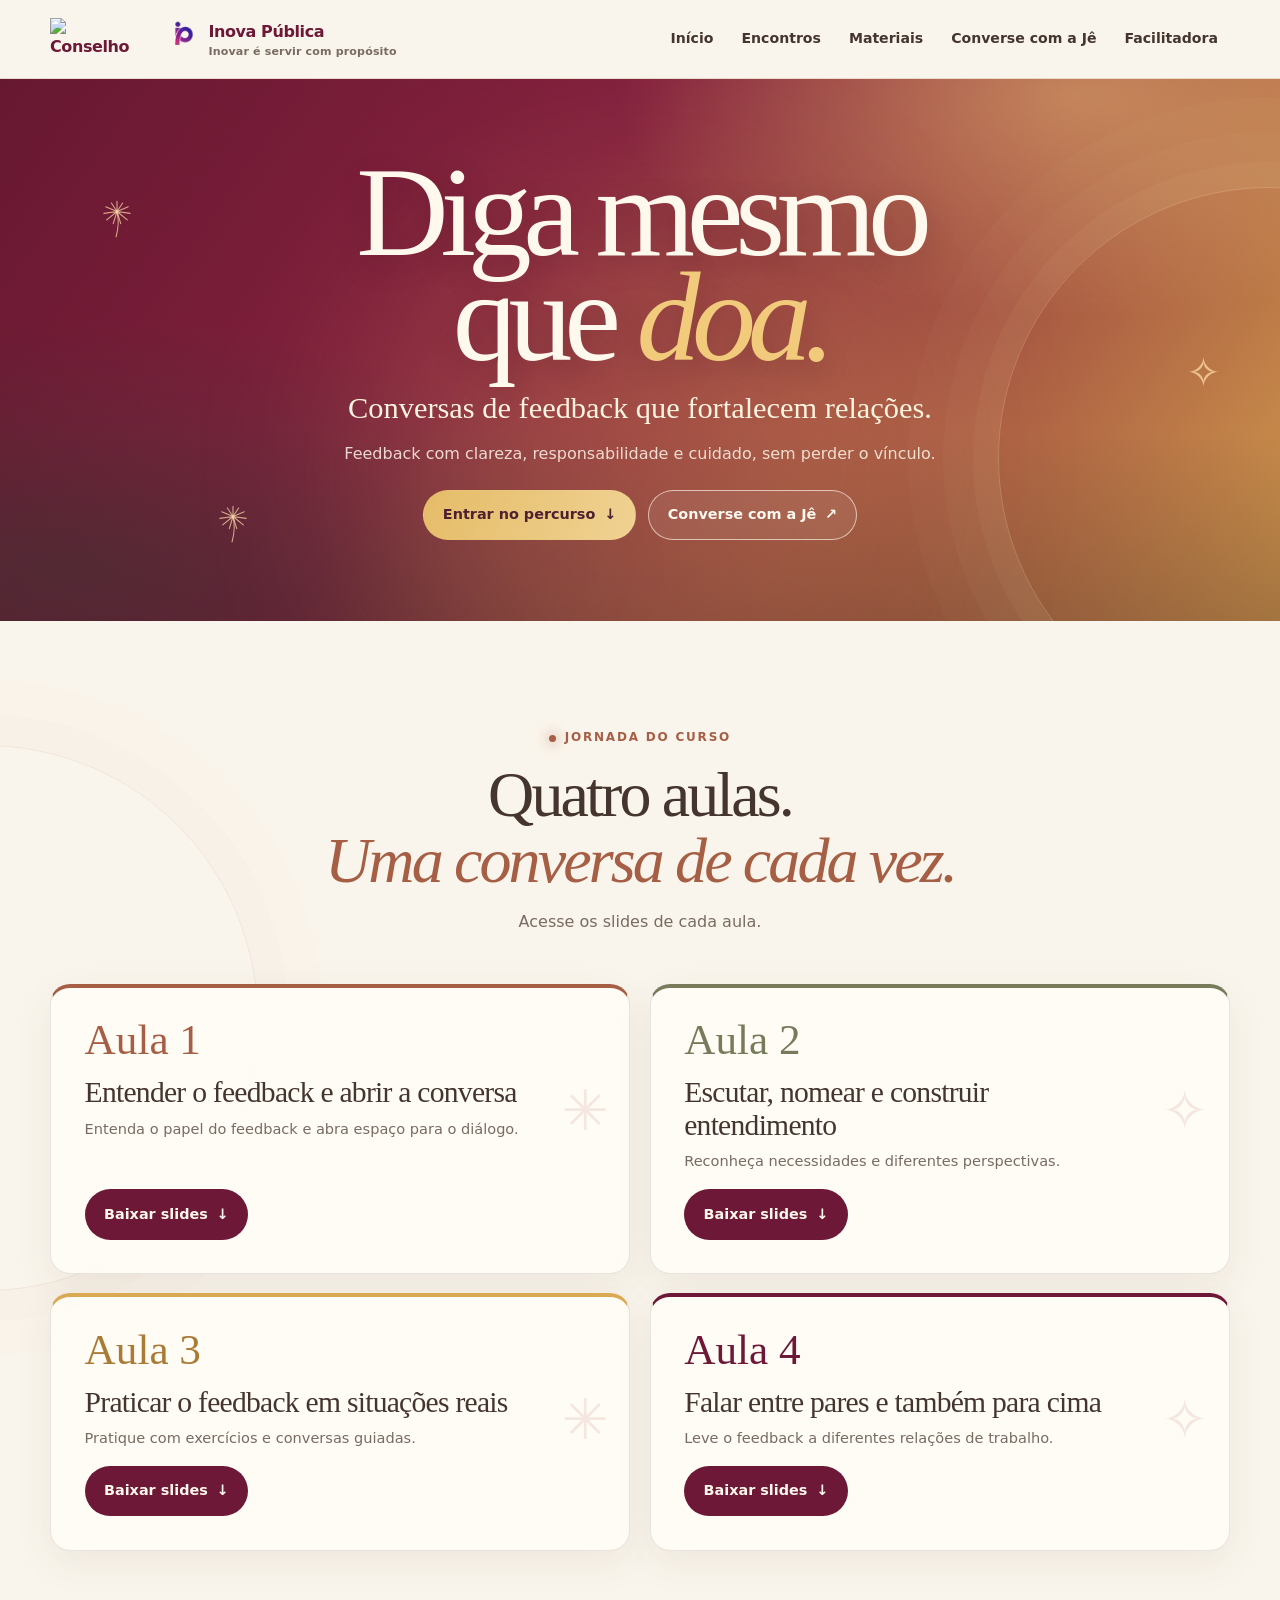
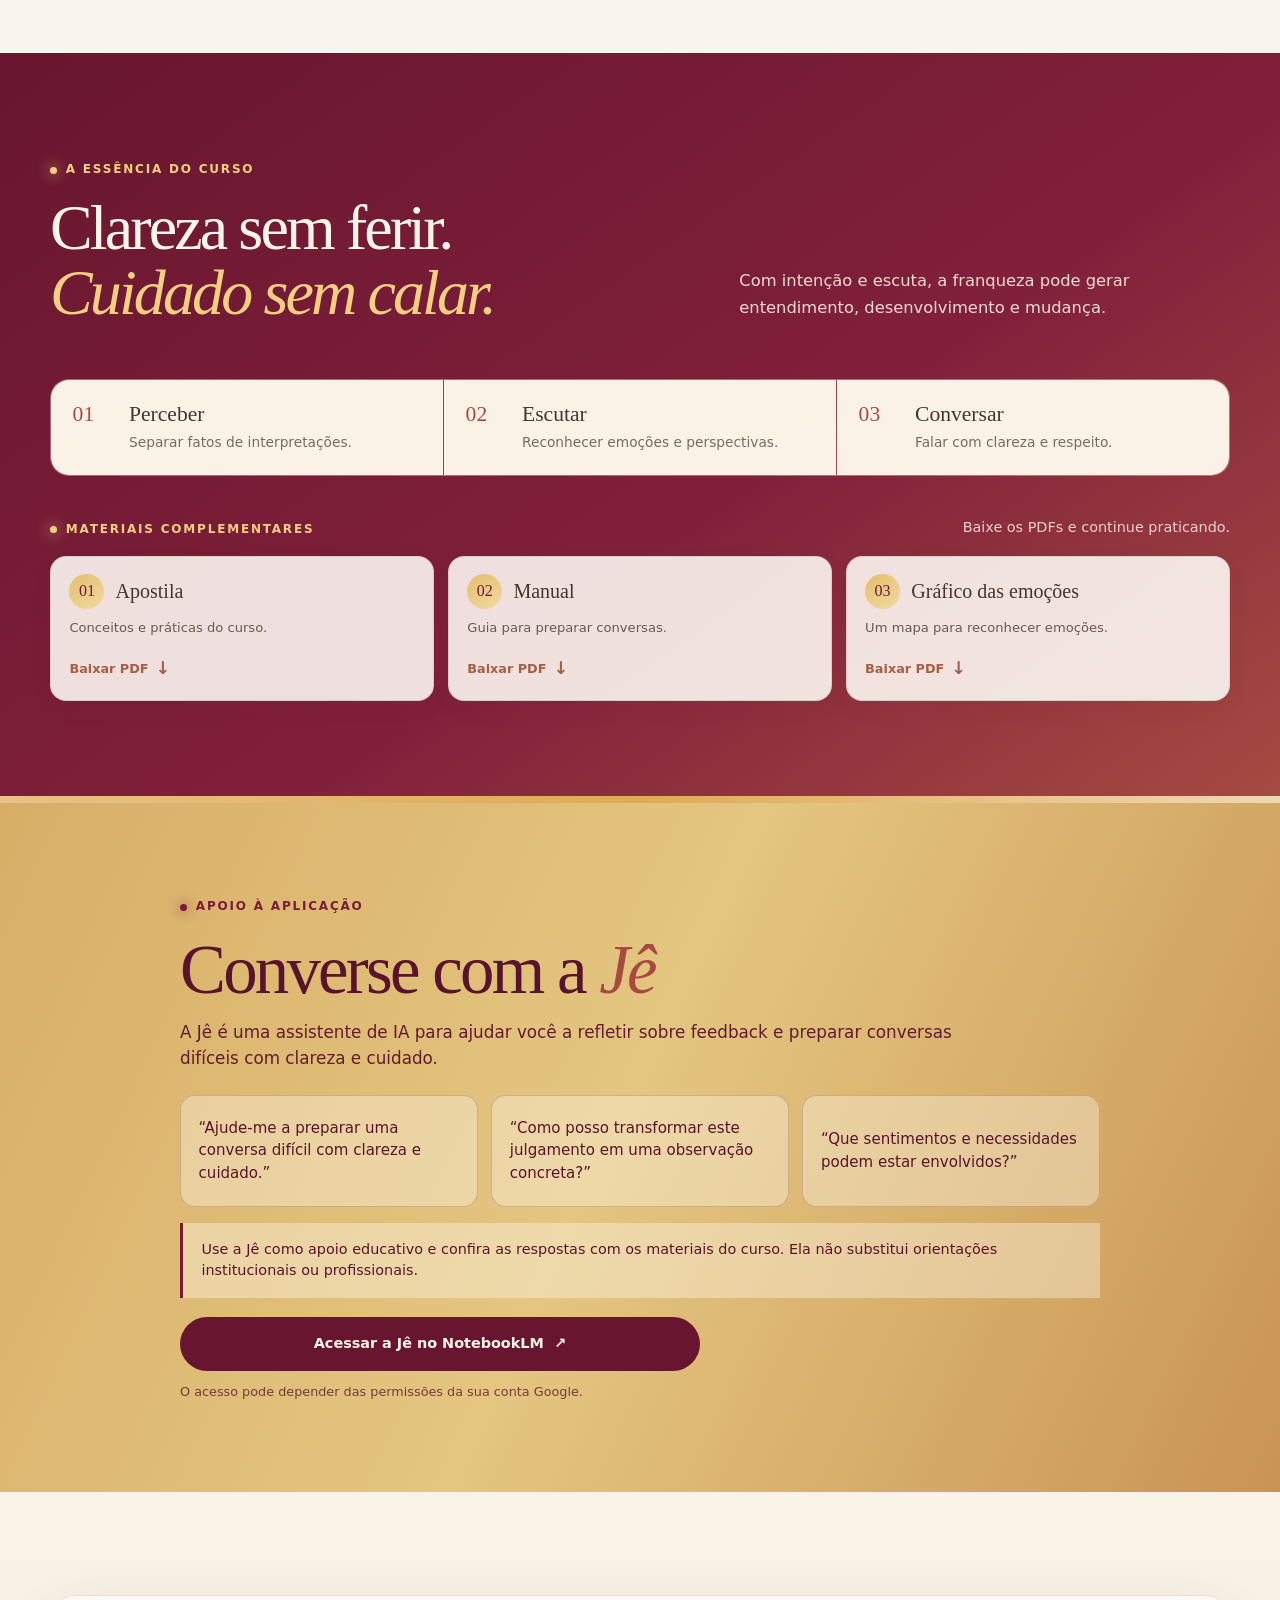
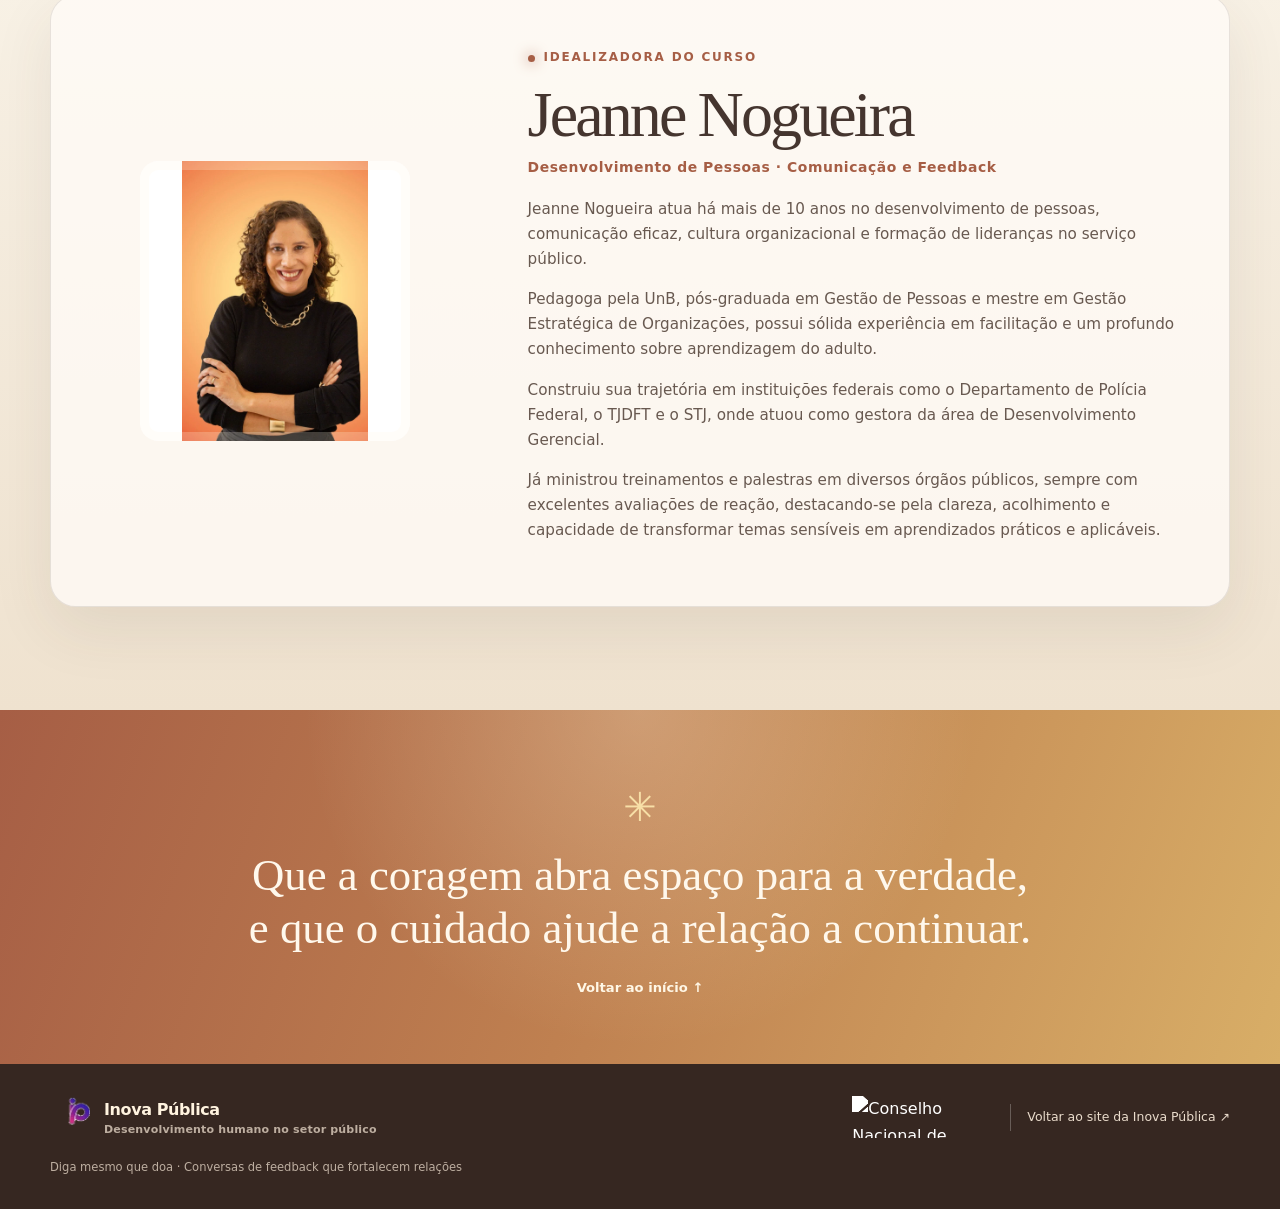
==== commit 2eda8f1e: "Substitui retrato da facilitadora no portal do curso" ====
--- a/deploy/assets/cursos/diga-mesmo-que-doa/portal/index.html
+++ b/deploy/assets/cursos/diga-mesmo-que-doa/portal/index.html
@@ -108,7 +108,7 @@
 
     <section class="facilitator section" id="jeanne">
       <div class="container facilitator-panel reveal">
-        <div class="facilitator-photo"><img src="../../../img/jeanne-nogueira.png" alt="Retrato individual de Jeanne Nogueira."></div>
+        <div class="facilitator-photo"><img src="assets/jeanne-nogueira.webp" alt="Retrato individual de Jeanne Nogueira."></div>
         <div class="facilitator-copy"><p class="eyebrow dark"><span class="eyebrow-dot"></span> Idealizadora do curso</p><h2>Jeanne Nogueira</h2><p class="facilitator-role">Desenvolvimento de Pessoas · Comunicação e Feedback</p><p>Jeanne Nogueira atua há mais de 10 anos no desenvolvimento de pessoas, comunicação eficaz, cultura organizacional e formação de lideranças no serviço público.</p><p>Pedagoga pela UnB, pós-graduada em Gestão de Pessoas e mestre em Gestão Estratégica de Organizações, possui sólida experiência em facilitação e um profundo conhecimento sobre aprendizagem do adulto.</p><p>Construiu sua trajetória em instituições federais como o Departamento de Polícia Federal, o TJDFT e o STJ, onde atuou como gestora da área de Desenvolvimento Gerencial.</p><p>Já ministrou treinamentos e palestras em diversos órgãos públicos, sempre com excelentes avaliações de reação, destacando-se pela clareza, acolhimento e capacidade de transformar temas sensíveis em aprendizados práticos e aplicáveis.</p></div>
       </div>
     </section>
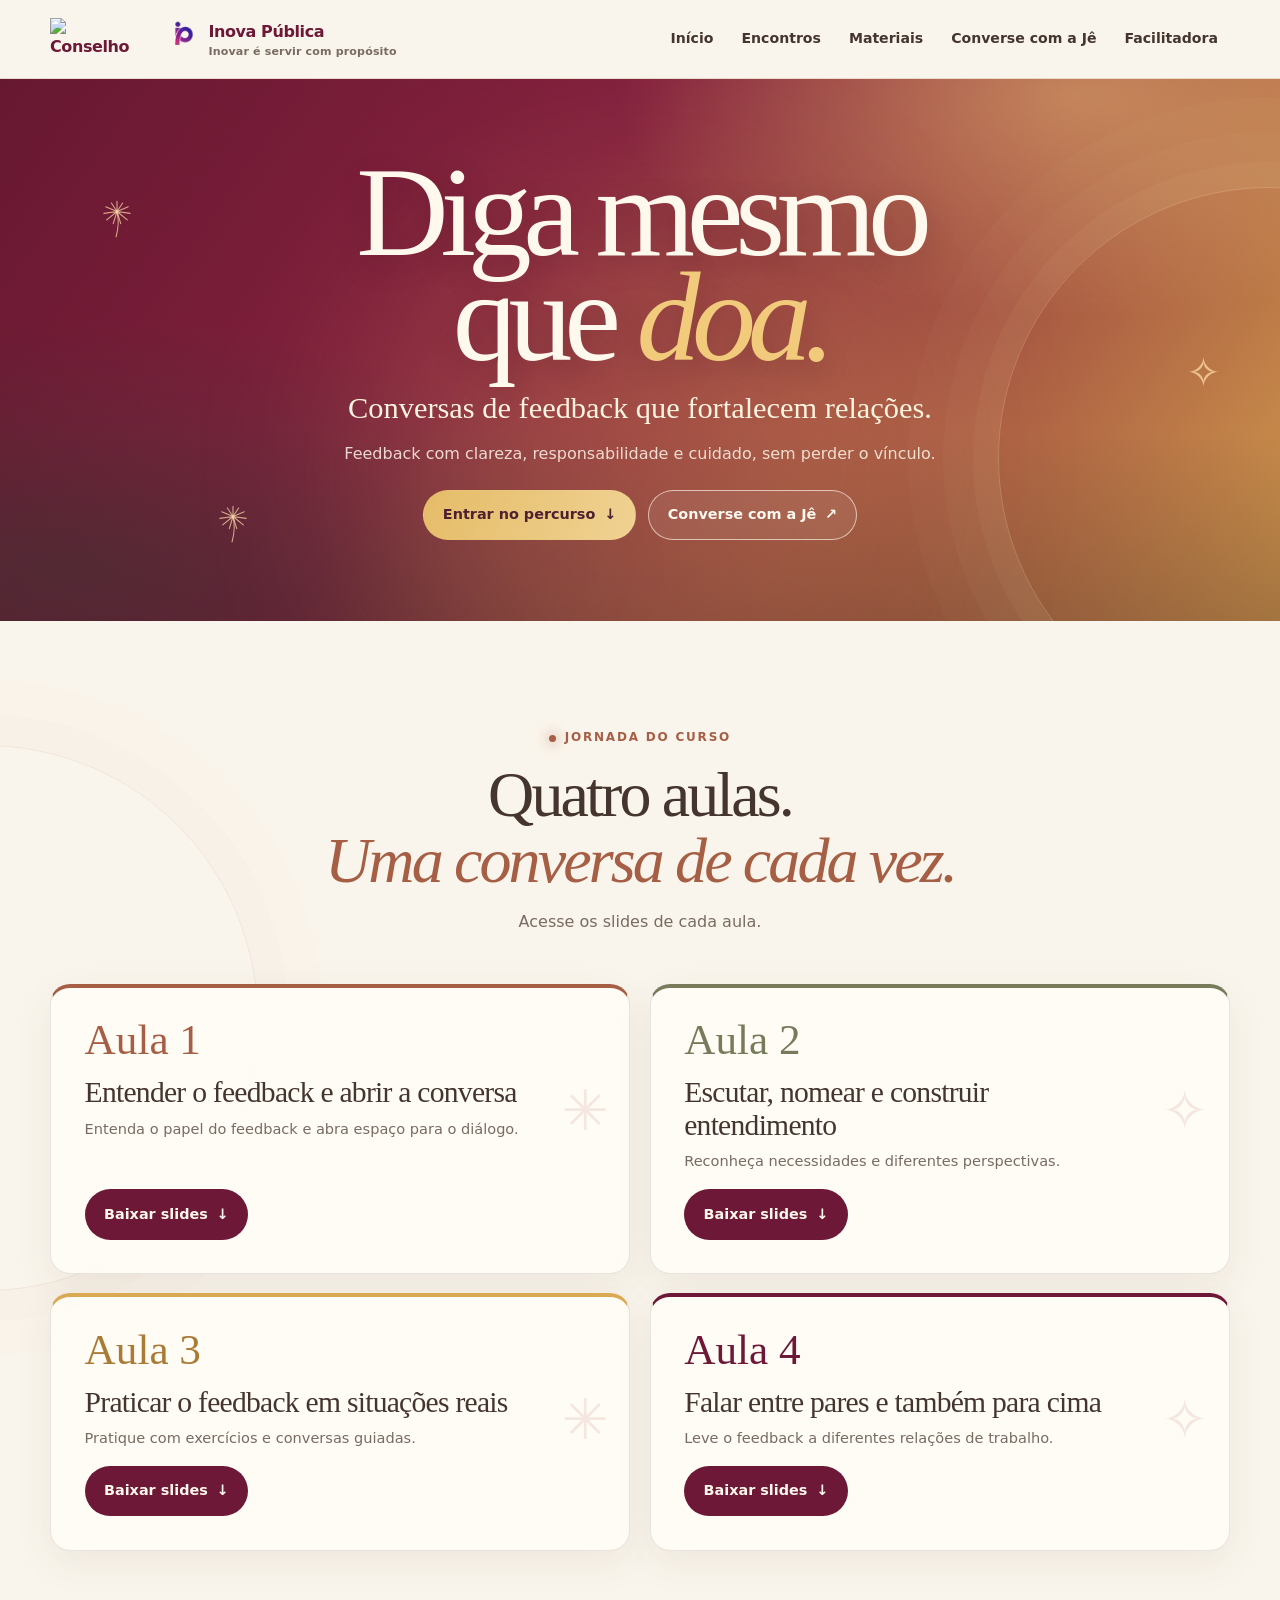
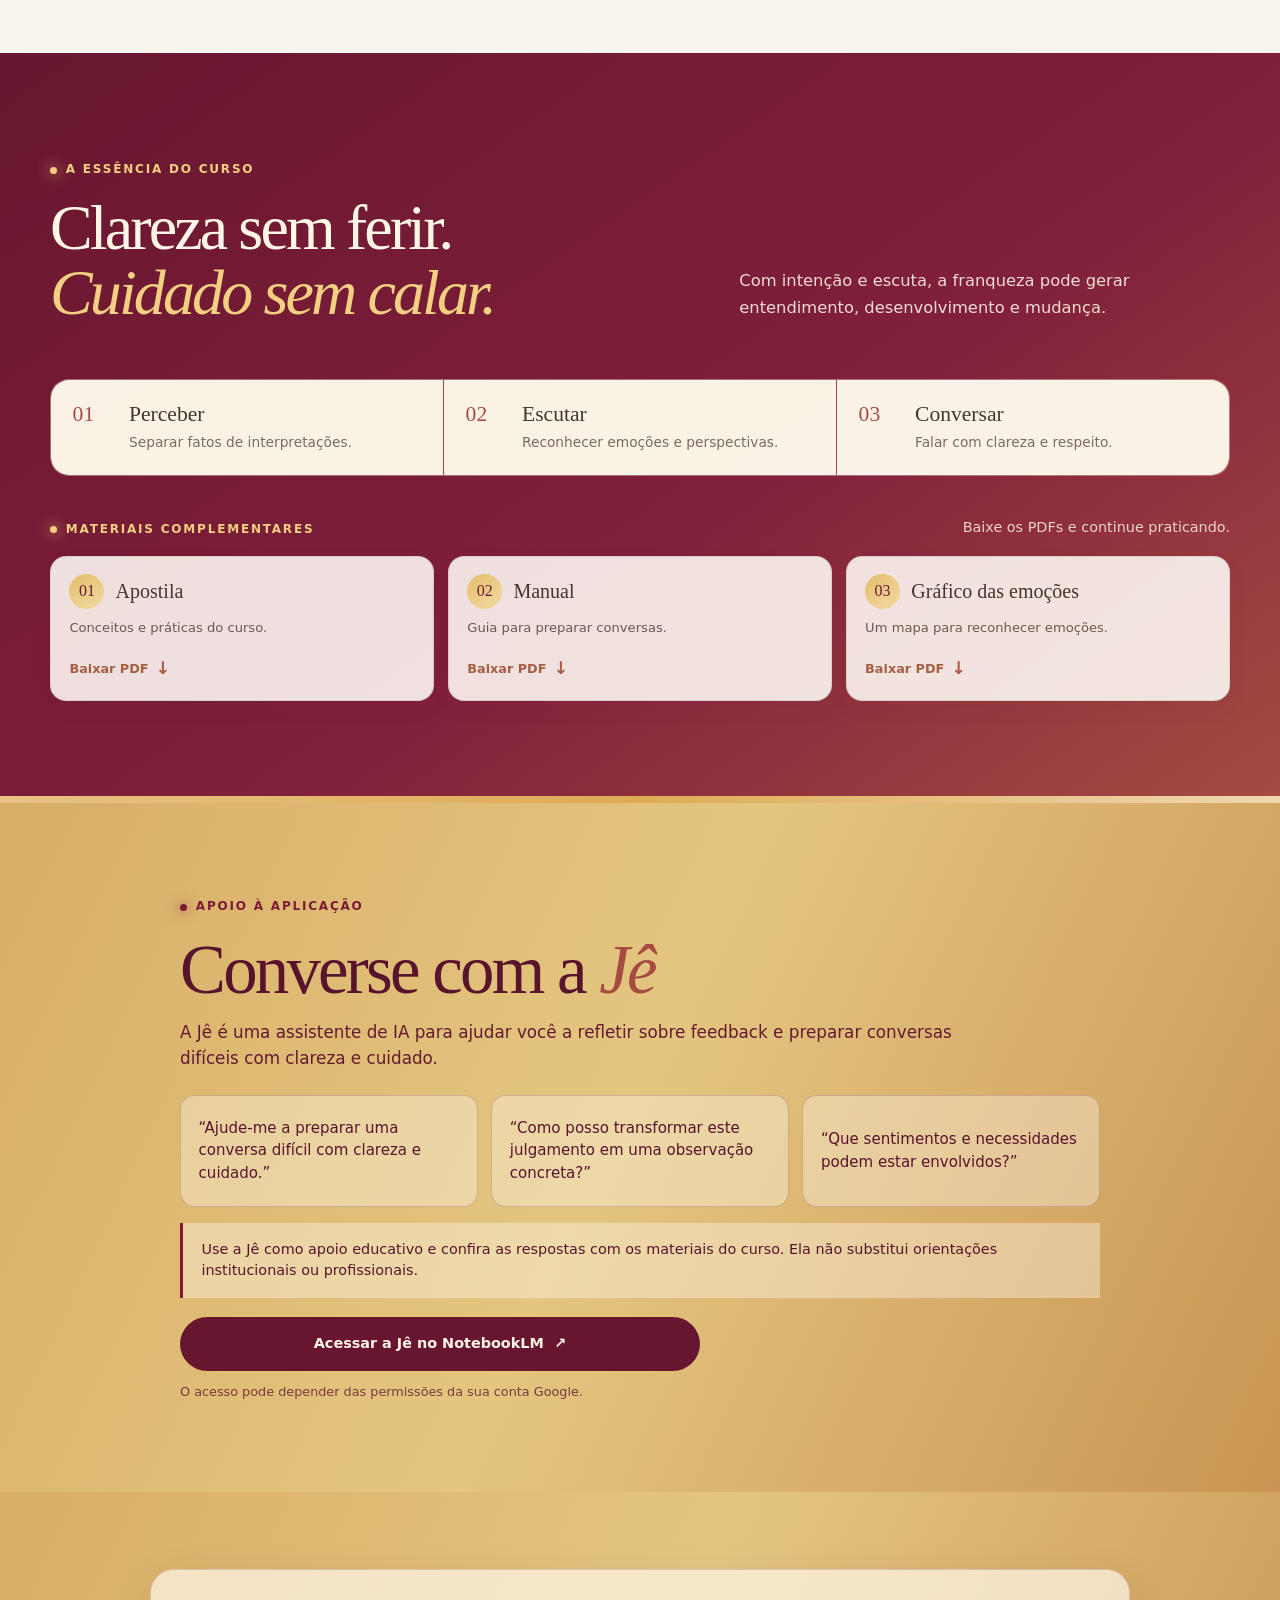
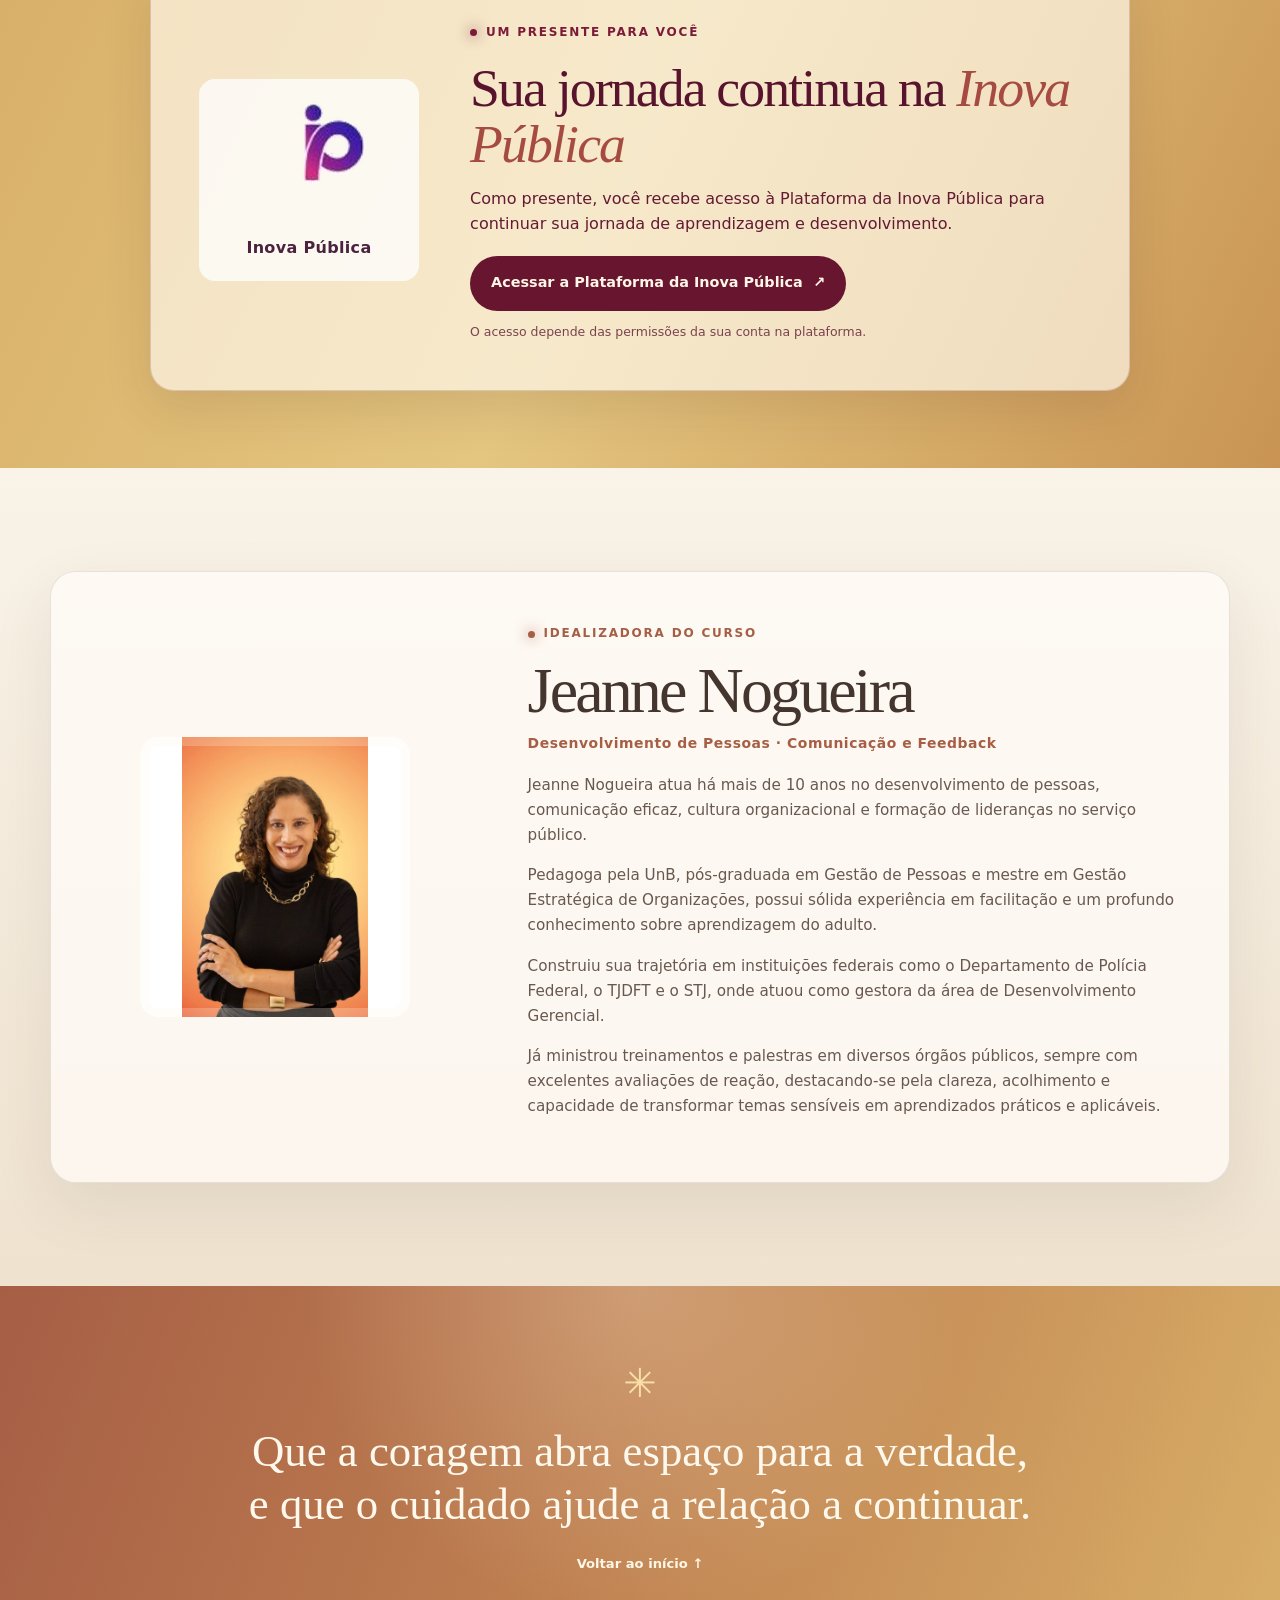
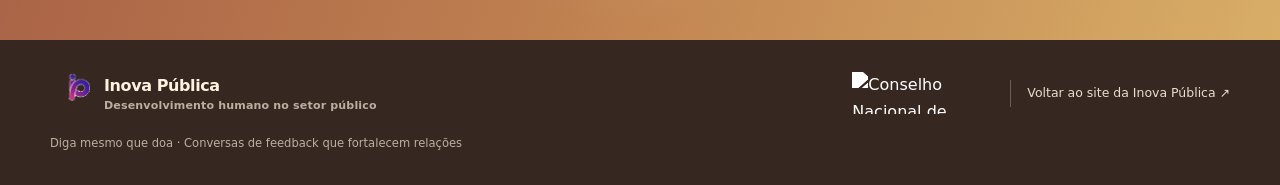
==== commit be953f2e: "Adiciona presente de acesso à plataforma Inova Pública" ====
--- a/deploy/assets/cursos/diga-mesmo-que-doa/portal/index.html
+++ b/deploy/assets/cursos/diga-mesmo-que-doa/portal/index.html
@@ -106,6 +106,24 @@
       </div>
     </section>
 
+    <section class="platform-gift section" id="plataforma-inova" aria-labelledby="platform-gift-title">
+      <div class="container">
+        <div class="platform-gift-panel reveal">
+          <div class="platform-gift-brand">
+            <img src="assets/logo-inova.png" alt="Logo da Inova Pública">
+            <span>Inova Pública</span>
+          </div>
+          <div class="platform-gift-copy">
+            <p class="eyebrow dark"><span class="eyebrow-dot"></span> Um presente para você</p>
+            <h2 id="platform-gift-title">Sua jornada continua na <em>Inova Pública</em></h2>
+            <p>Como presente, você recebe acesso à Plataforma da Inova Pública para continuar sua jornada de aprendizagem e desenvolvimento.</p>
+            <a class="button platform-gift-cta" href="https://inovapublica.membros.omenthor.com/" target="_blank" rel="noopener noreferrer">Acessar a Plataforma da Inova Pública <span aria-hidden="true">↗</span></a>
+            <small>O acesso depende das permissões da sua conta na plataforma.</small>
+          </div>
+        </div>
+      </div>
+    </section>
+
     <section class="facilitator section" id="jeanne">
       <div class="container facilitator-panel reveal">
         <div class="facilitator-photo"><img src="assets/jeanne-nogueira.webp" alt="Retrato individual de Jeanne Nogueira."></div>
--- a/deploy/assets/cursos/diga-mesmo-que-doa/portal/assets/portal.css
+++ b/deploy/assets/cursos/diga-mesmo-que-doa/portal/assets/portal.css
@@ -91,3 +91,18 @@
 .je-access-note{font-size:.8rem}
 @media(max-width:820px){.je-section{width:min(calc(100% - 2rem),720px)}.je-prompts{grid-template-columns:repeat(2,minmax(0,1fr))}.je-prompts p{min-height:96px}}
 @media(max-width:640px){#je.resources.section{padding:3rem 0}.je-section{width:calc(100% - 1.5rem)}.je-intro h2{font-size:2.5rem}.je-description{font-size:.96rem}.je-prompts{grid-template-columns:1fr;gap:.65rem}.je-prompts p{min-height:auto;padding:1rem}.button.je-cta{width:100%}}
+
+
+/* Presente de acesso à plataforma da Inova Pública */
+#plataforma-inova.platform-gift{padding:clamp(3rem,6vw,5rem) 0;background:linear-gradient(115deg,#d8ae67 0%,#e4c680 48%,#c99453 100%);color:#59142d}
+.platform-gift-panel{display:grid;grid-template-columns:minmax(150px,.36fr) minmax(0,1fr);gap:clamp(1.5rem,4vw,3.5rem);align-items:center;max-width:980px;margin-inline:auto;padding:clamp(1.5rem,4vw,3rem);border:1px solid rgba(89,20,45,.17);border-radius:1.5rem;background:rgba(255,250,238,.68);box-shadow:0 18px 48px rgba(69,35,23,.12)}
+.platform-gift-brand{display:flex;flex-direction:column;align-items:center;gap:.7rem;padding:1.25rem;border-radius:1rem;background:rgba(255,255,255,.76);color:#4b233f;font-weight:850;letter-spacing:.02em;text-align:center}
+.platform-gift-brand img{display:block;width:min(100%,110px);height:auto;object-fit:contain}
+.platform-gift-copy .eyebrow{color:#7b1b38}
+.platform-gift-copy h2{max-width:700px;margin:.2rem 0 .8rem;color:#59142d;font:500 clamp(2rem,4.2vw,3.4rem)/1.05 var(--serif);letter-spacing:-.035em}
+.platform-gift-copy h2 em{color:#a64b42;font-weight:400}
+.platform-gift-copy>p:not(.eyebrow){max-width:680px;margin:0 0 1.2rem;color:#641a32;font-size:1rem;line-height:1.6}
+.button.platform-gift-cta{display:inline-flex;min-height:52px;align-items:center;justify-content:center;gap:.65rem;padding:.9rem 1.25rem;border-radius:999px;background:#68162f;color:#fff6e7;font-weight:850;text-align:center;text-decoration:none;transition:transform .2s,background .2s}
+.button.platform-gift-cta:hover{transform:translateY(-2px);background:#501126}
+.platform-gift-copy>small{display:block;margin-top:.7rem;color:rgba(89,20,45,.78);font-size:.78rem}
+@media(max-width:640px){.platform-gift-panel{grid-template-columns:1fr;gap:1.3rem;padding:1.25rem}.platform-gift-brand{width:min(100%,240px);justify-self:center}.platform-gift-brand img{width:90px}.platform-gift-copy h2{font-size:2.35rem}.platform-gift-copy>p:not(.eyebrow){font-size:.94rem}.button.platform-gift-cta{width:100%}}
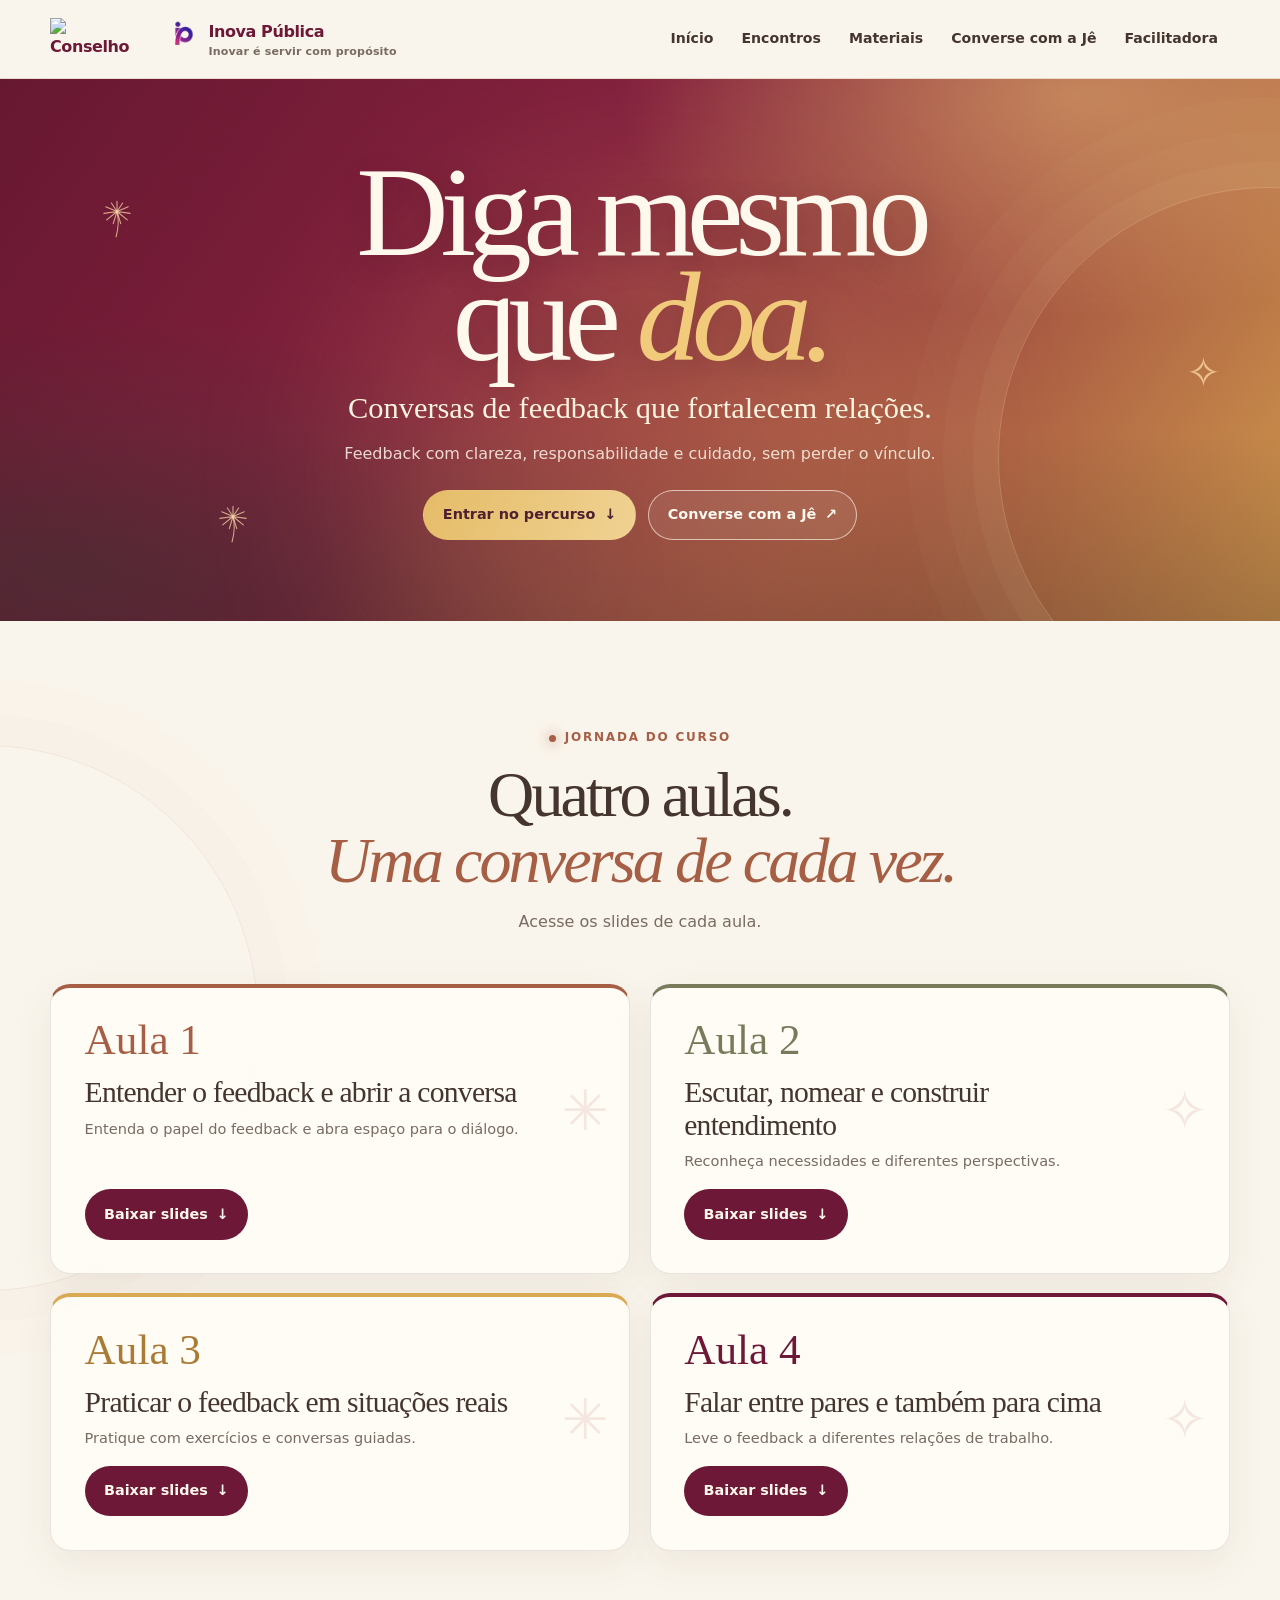
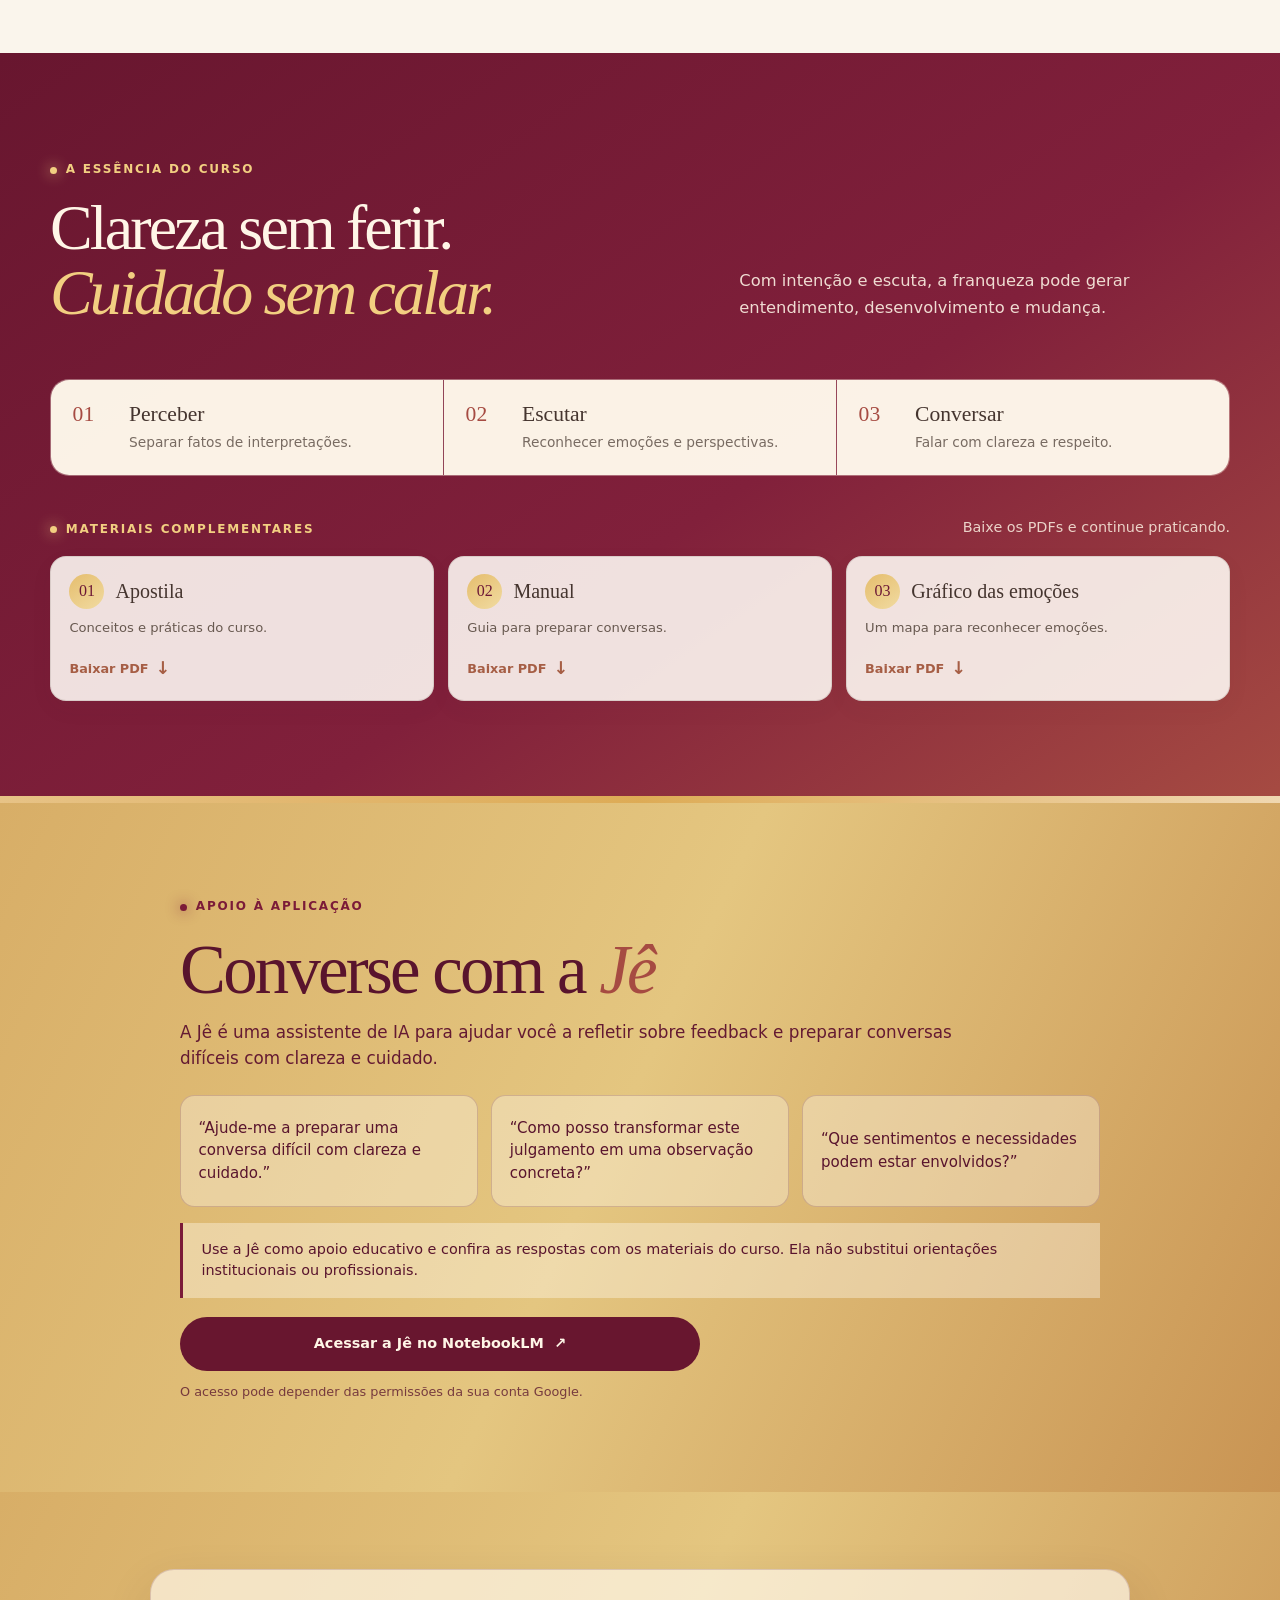
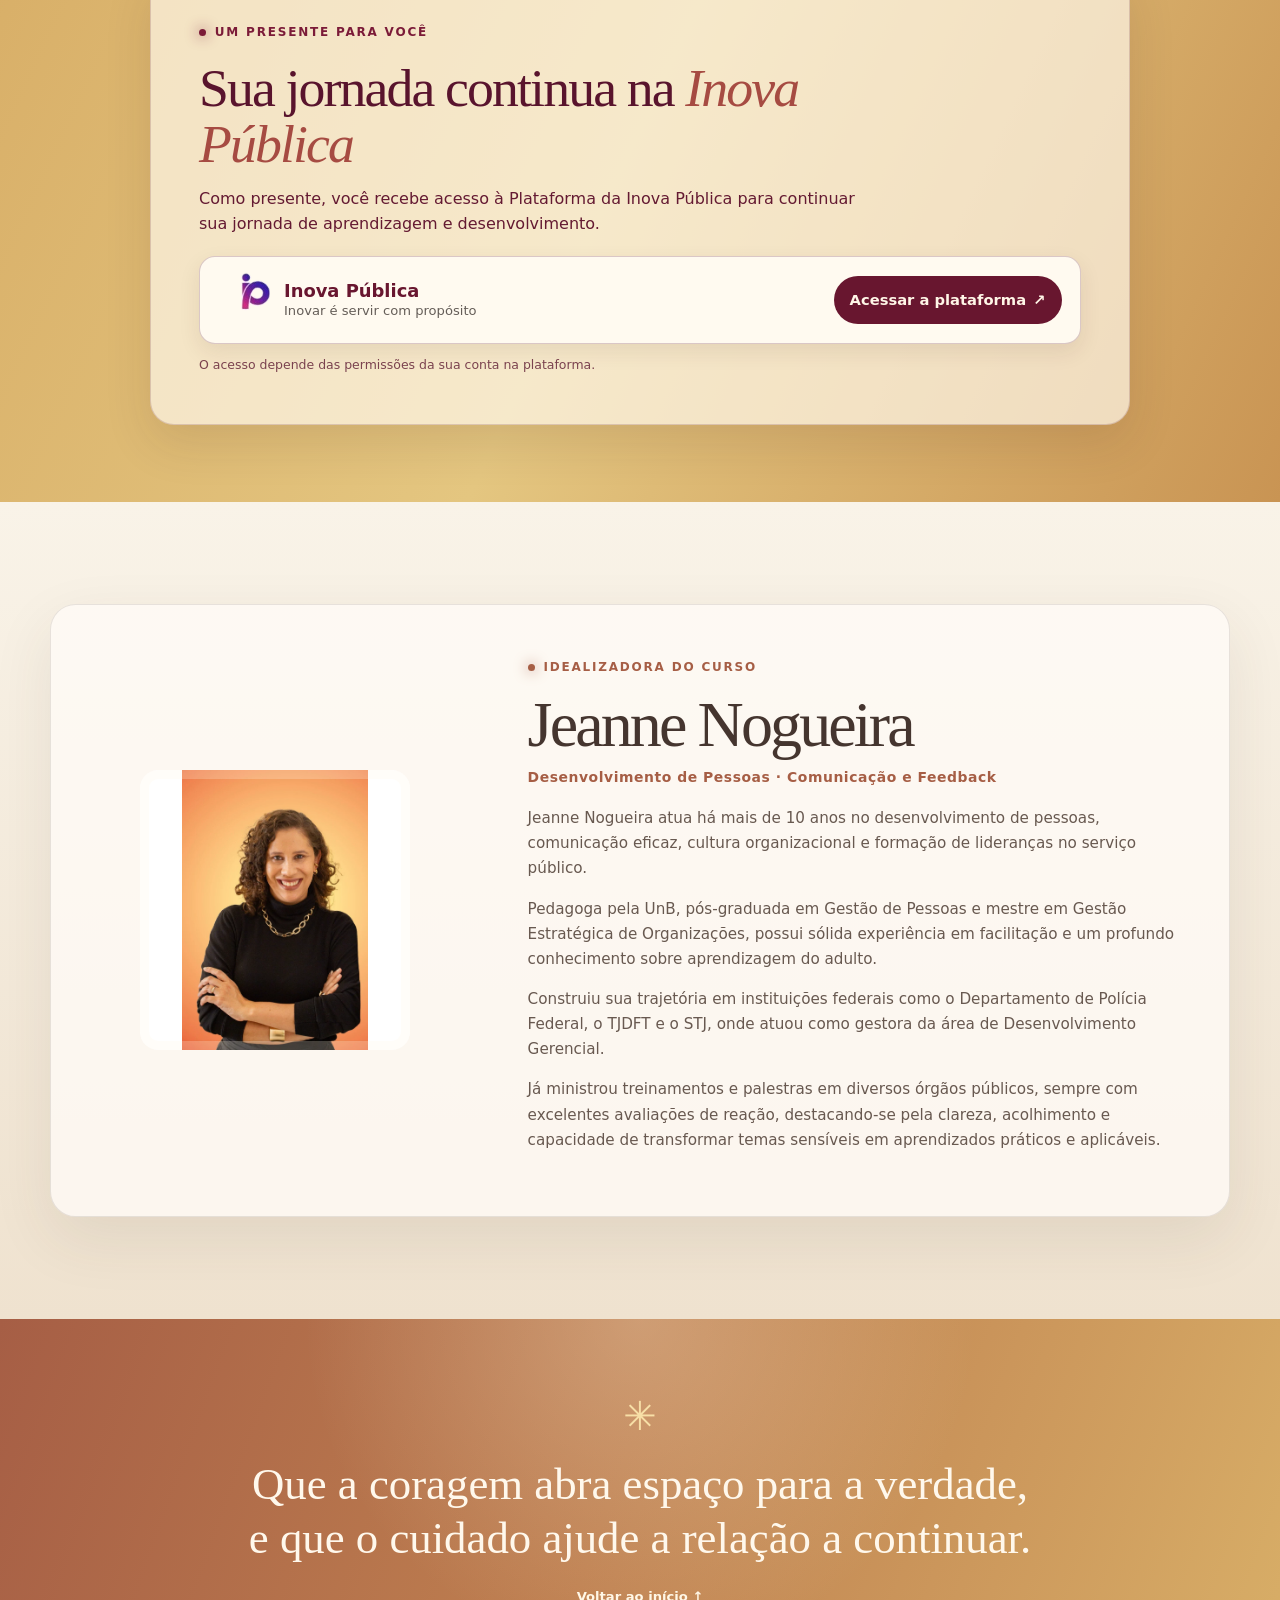
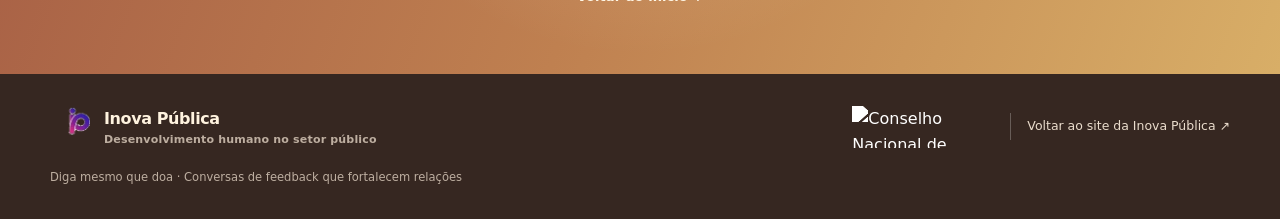
==== commit c3f3c124: "Integra logo Inova ao botão da plataforma" ====
--- a/deploy/assets/cursos/diga-mesmo-que-doa/portal/index.html
+++ b/deploy/assets/cursos/diga-mesmo-que-doa/portal/index.html
@@ -109,15 +109,14 @@
     <section class="platform-gift section" id="plataforma-inova" aria-labelledby="platform-gift-title">
       <div class="container">
         <div class="platform-gift-panel reveal">
-          <div class="platform-gift-brand">
-            <img src="assets/logo-inova.png" alt="Logo da Inova Pública">
-            <span>Inova Pública</span>
-          </div>
           <div class="platform-gift-copy">
             <p class="eyebrow dark"><span class="eyebrow-dot"></span> Um presente para você</p>
             <h2 id="platform-gift-title">Sua jornada continua na <em>Inova Pública</em></h2>
             <p>Como presente, você recebe acesso à Plataforma da Inova Pública para continuar sua jornada de aprendizagem e desenvolvimento.</p>
-            <a class="button platform-gift-cta" href="https://inovapublica.membros.omenthor.com/" target="_blank" rel="noopener noreferrer">Acessar a Plataforma da Inova Pública <span aria-hidden="true">↗</span></a>
+            <a class="platform-gift-cta" href="https://inovapublica.membros.omenthor.com/" target="_blank" rel="noopener noreferrer" aria-label="Acessar a Plataforma da Inova Pública">
+              <span class="platform-gift-lockup"><img src="assets/logo-inova.png" alt=""><span><strong>Inova Pública</strong><small>Inovar é servir com propósito</small></span></span>
+              <span class="platform-gift-action">Acessar a plataforma <span aria-hidden="true">↗</span></span>
+            </a>
             <small>O acesso depende das permissões da sua conta na plataforma.</small>
           </div>
         </div>
--- a/deploy/assets/cursos/diga-mesmo-que-doa/portal/assets/portal.css
+++ b/deploy/assets/cursos/diga-mesmo-que-doa/portal/assets/portal.css
@@ -95,14 +95,19 @@
 
 /* Presente de acesso à plataforma da Inova Pública */
 #plataforma-inova.platform-gift{padding:clamp(3rem,6vw,5rem) 0;background:linear-gradient(115deg,#d8ae67 0%,#e4c680 48%,#c99453 100%);color:#59142d}
-.platform-gift-panel{display:grid;grid-template-columns:minmax(150px,.36fr) minmax(0,1fr);gap:clamp(1.5rem,4vw,3.5rem);align-items:center;max-width:980px;margin-inline:auto;padding:clamp(1.5rem,4vw,3rem);border:1px solid rgba(89,20,45,.17);border-radius:1.5rem;background:rgba(255,250,238,.68);box-shadow:0 18px 48px rgba(69,35,23,.12)}
-.platform-gift-brand{display:flex;flex-direction:column;align-items:center;gap:.7rem;padding:1.25rem;border-radius:1rem;background:rgba(255,255,255,.76);color:#4b233f;font-weight:850;letter-spacing:.02em;text-align:center}
-.platform-gift-brand img{display:block;width:min(100%,110px);height:auto;object-fit:contain}
+.platform-gift-panel{max-width:980px;margin-inline:auto;padding:clamp(1.5rem,4vw,3rem);border:1px solid rgba(89,20,45,.17);border-radius:1.5rem;background:rgba(255,250,238,.68);box-shadow:0 18px 48px rgba(69,35,23,.12)}
 .platform-gift-copy .eyebrow{color:#7b1b38}
 .platform-gift-copy h2{max-width:700px;margin:.2rem 0 .8rem;color:#59142d;font:500 clamp(2rem,4.2vw,3.4rem)/1.05 var(--serif);letter-spacing:-.035em}
 .platform-gift-copy h2 em{color:#a64b42;font-weight:400}
 .platform-gift-copy>p:not(.eyebrow){max-width:680px;margin:0 0 1.2rem;color:#641a32;font-size:1rem;line-height:1.6}
-.button.platform-gift-cta{display:inline-flex;min-height:52px;align-items:center;justify-content:center;gap:.65rem;padding:.9rem 1.25rem;border-radius:999px;background:#68162f;color:#fff6e7;font-weight:850;text-align:center;text-decoration:none;transition:transform .2s,background .2s}
-.button.platform-gift-cta:hover{transform:translateY(-2px);background:#501126}
+.platform-gift-cta{display:flex;min-height:82px;align-items:center;justify-content:space-between;gap:1.25rem;margin-top:.3rem;padding:.85rem 1.15rem;border:1px solid rgba(89,20,45,.22);border-radius:1rem;background:#fffaf0;color:#59142d;text-decoration:none;box-shadow:0 8px 22px rgba(69,35,23,.09);transition:transform .2s,box-shadow .2s,border-color .2s}
+.platform-gift-cta:hover{transform:translateY(-2px);border-color:rgba(89,20,45,.42);box-shadow:0 12px 28px rgba(69,35,23,.15)}
+.platform-gift-lockup{display:flex;min-width:0;align-items:center;gap:.85rem}
+.platform-gift-lockup img{display:block;width:52px;height:auto;flex:0 0 auto;object-fit:contain}
+.platform-gift-lockup>span{display:flex;flex-direction:column;gap:.12rem}
+.platform-gift-lockup strong{color:#68162f;font-size:1.12rem;font-weight:850;line-height:1.1}
+.platform-gift-lockup small{color:#655e58;font-size:.82rem;font-weight:500;line-height:1.3}
+.platform-gift-action{display:inline-flex;align-items:center;justify-content:center;gap:.45rem;flex:0 0 auto;padding:.75rem 1rem;border-radius:999px;background:#68162f;color:#fff6e7;font-size:.92rem;font-weight:850;text-align:center}
+.platform-gift-cta:focus-visible{outline:3px solid #a64b42;outline-offset:3px}
 .platform-gift-copy>small{display:block;margin-top:.7rem;color:rgba(89,20,45,.78);font-size:.78rem}
-@media(max-width:640px){.platform-gift-panel{grid-template-columns:1fr;gap:1.3rem;padding:1.25rem}.platform-gift-brand{width:min(100%,240px);justify-self:center}.platform-gift-brand img{width:90px}.platform-gift-copy h2{font-size:2.35rem}.platform-gift-copy>p:not(.eyebrow){font-size:.94rem}.button.platform-gift-cta{width:100%}}
+@media(max-width:640px){.platform-gift-panel{padding:1.25rem}.platform-gift-copy h2{font-size:2.35rem}.platform-gift-copy>p:not(.eyebrow){font-size:.94rem}.platform-gift-cta{align-items:stretch;flex-direction:column}.platform-gift-lockup{justify-content:center}.platform-gift-action{width:100%}}
